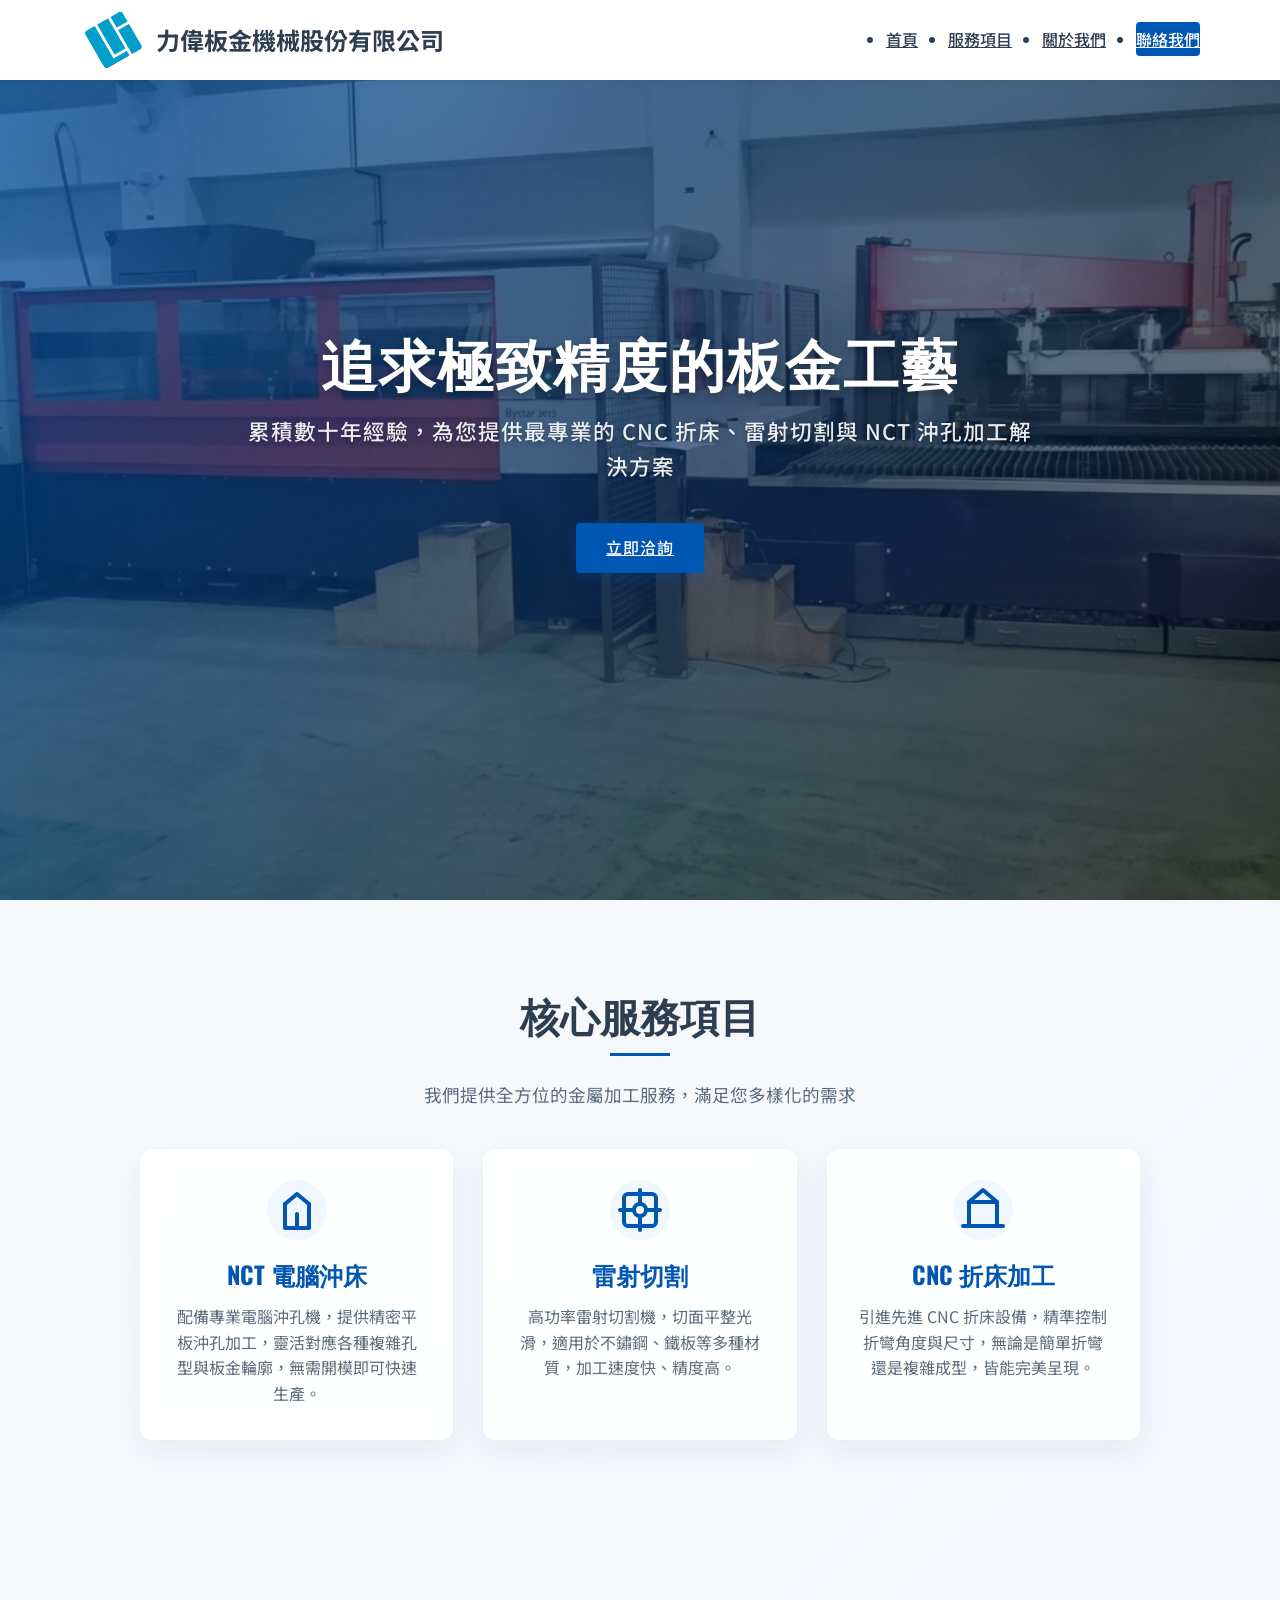
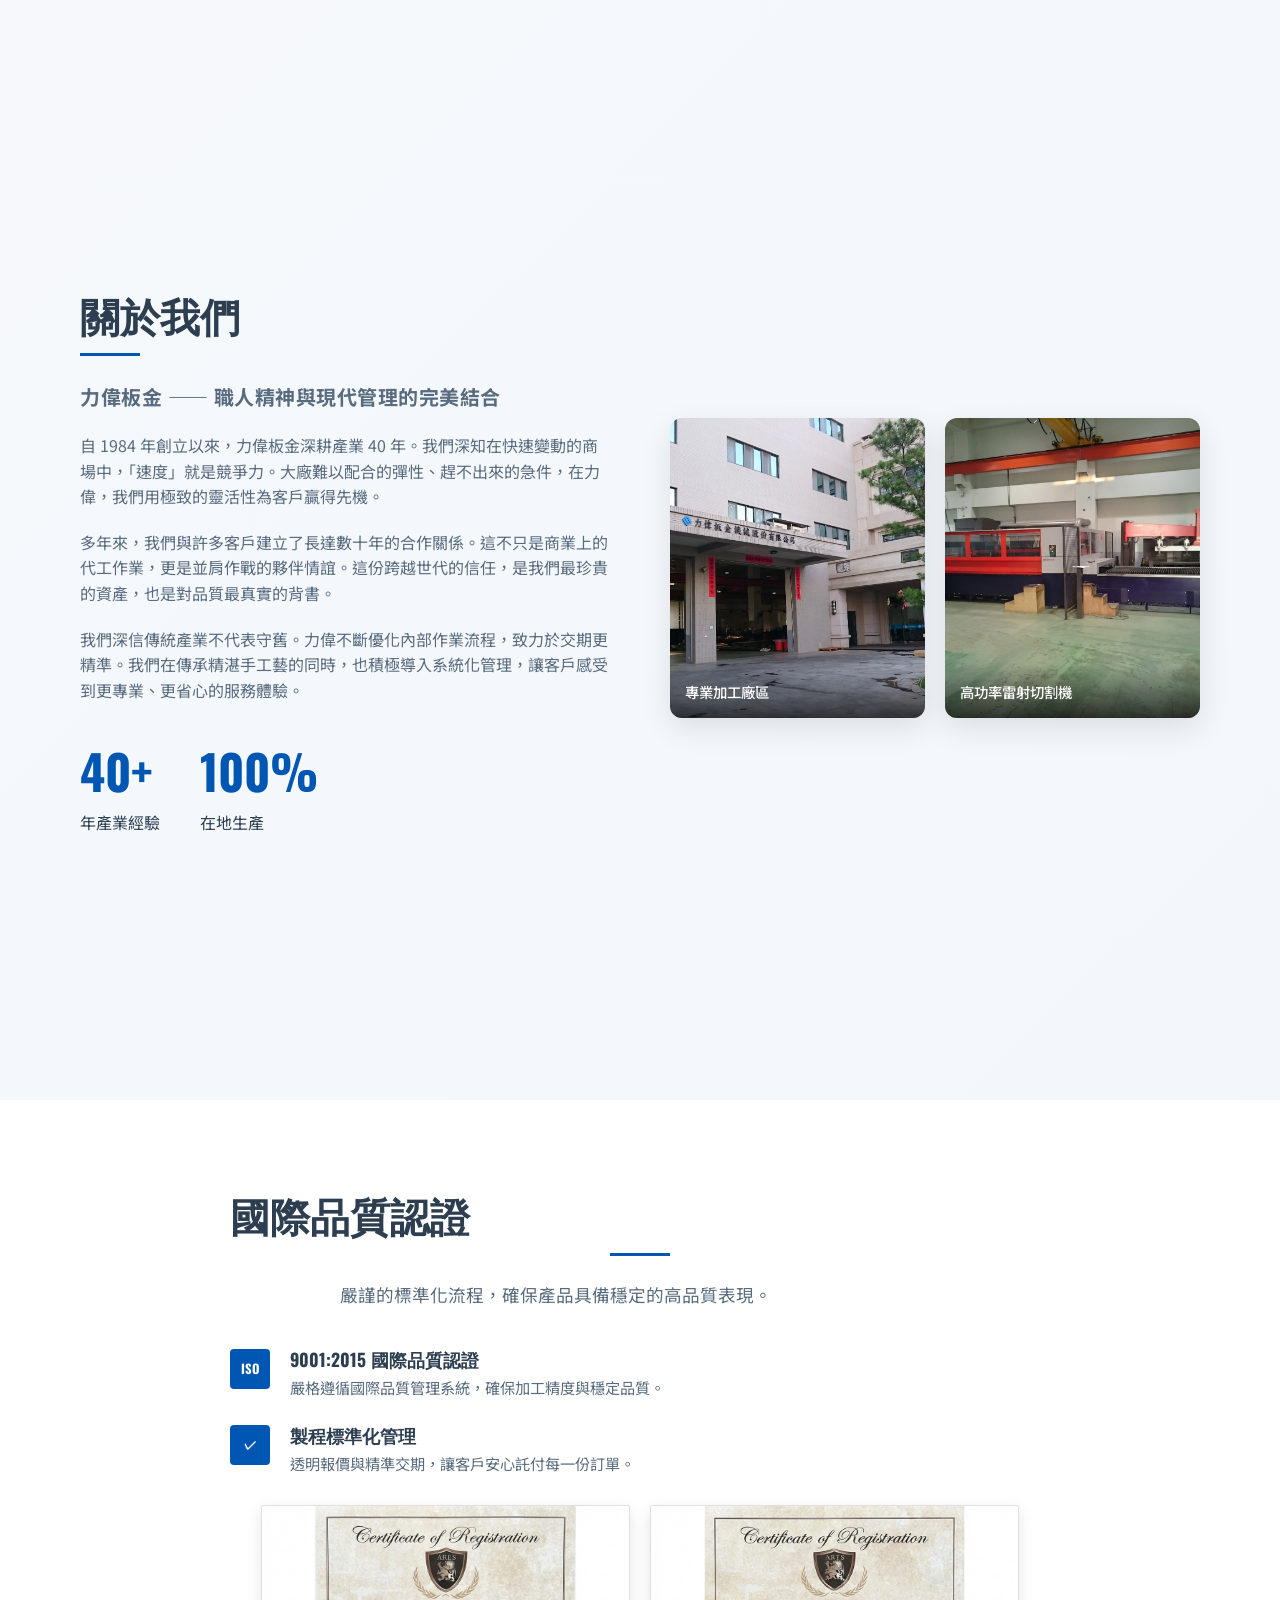
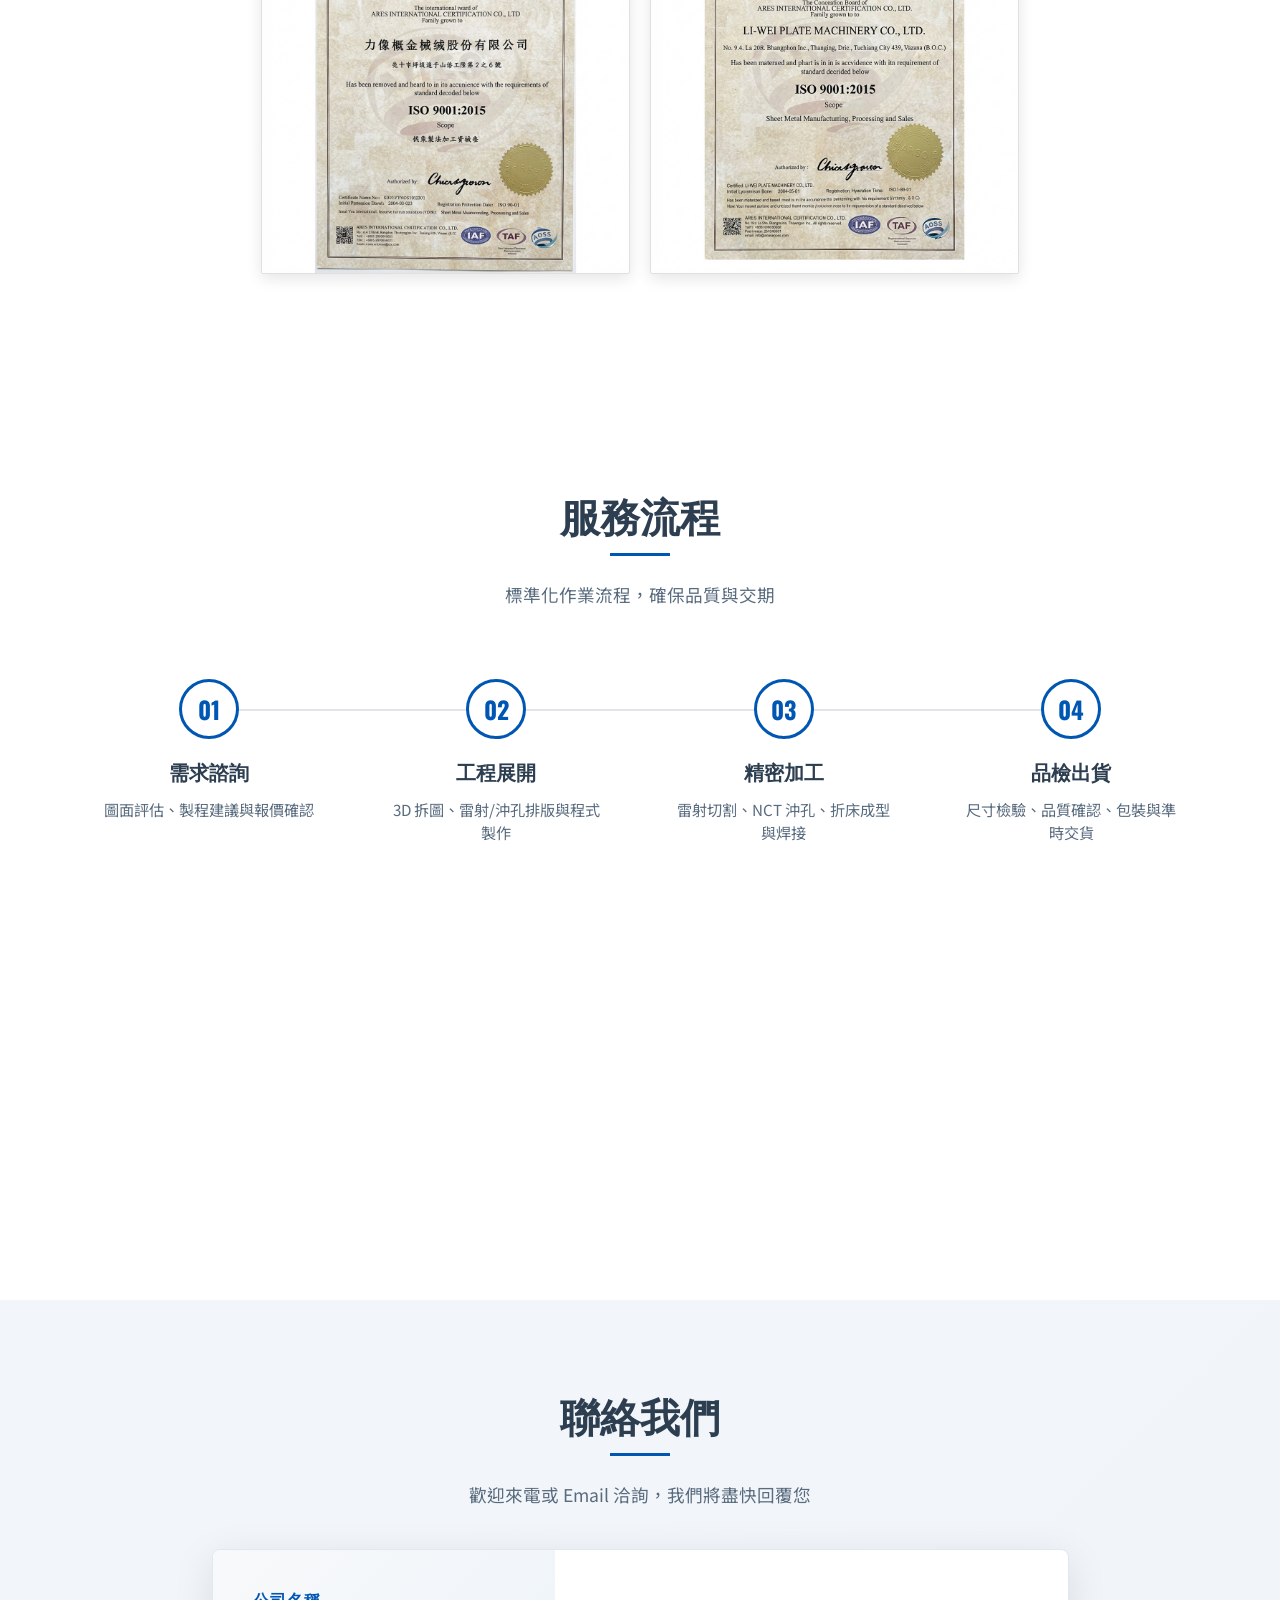
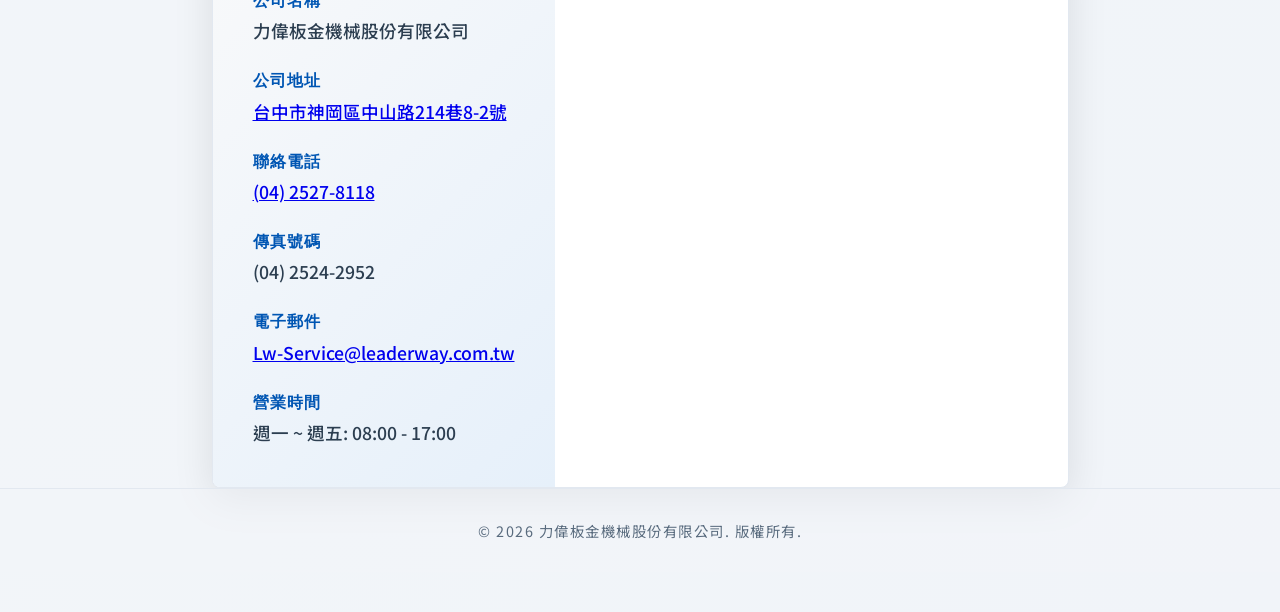
==== Liwei-release_package/index.html @ 57f8636f "Initial commit: Website source code v2.0" ====
<!DOCTYPE html>
<html lang="zh-TW">

<head>
    <meta charset="UTF-8">
    <meta name="viewport" content="width=device-width, initial-scale=1.0">
    <meta name="theme-color" content="#0056b3">
    <title>力偉板金機械股份有限公司 | 專業 CNC 折床、雷射切割、NCT 沖床加工</title>
    <meta name="description" content="力偉板金機械股份有限公司擁有數十年專業經驗，提供精密雷射切割、NCT 電腦沖床、CNC 折床加工與焊接組裝服務。位於台中神岡，是您最信賴的金屬加工合作夥伴。">
    <meta name="keywords" content="CNC折床,雷射切割,NCT沖床,板金加工,台中,神岡">
    <meta name="author" content="力偉板金機械股份有限公司">

    <!-- Open Graph for Social Sharing -->
    <meta property="og:title" content="力偉板金機械股份有限公司 | 專業 CNC 折床、雷射切割、NCT 沖床加工">
    <meta property="og:description" content="專業精密板金加工服務，提供 CNC 折床、雷射切割、NCT 沖孔加工與焊接組裝。">
    <meta property="og:type" content="business.business">
    <meta property="og:url" content="https://example.com">
    <meta property="og:image" content="https://example.com/assets/logo.jpg">

    <!-- Google Fonts with Preload -->
    <link rel="preconnect" href="https://fonts.googleapis.com">
    <link rel="preconnect" href="https://fonts.gstatic.com" crossorigin>
    <link rel="preload"
        href="https://fonts.googleapis.com/css2?family=Noto+Sans+TC:wght@400;500;700&family=Oswald:wght@500;700&display=swap"
        as="style">
    <link
        href="https://fonts.googleapis.com/css2?family=Noto+Sans+TC:wght@400;500;700&family=Oswald:wght@500;700&display=swap"
        rel="stylesheet" media="print" onload="this.media='all'">

    <link rel="stylesheet" href="style.css">

    <!-- Structured Data (Schema.org) -->
    <script type="application/ld+json">
    {
        "@context": "https://schema.org",
        "@type": "LocalBusiness",
        "name": "力偉板金機械股份有限公司",
        "image": "https://example.com/assets/logo.jpg",
        "description": "專業精密板金加工服務公司",
        "url": "https://example.com",
        "telephone": "+886425278118",
        "email": "Lw-Service@leaderway.com.tw",
        "address": {
            "@type": "PostalAddress",
            "streetAddress": "台中市神岡區中山路214巷8-2號",
            "addressLocality": "台中市",
            "addressCountry": "TW"
        },
        "openingHoursSpecification": {
            "@type": "OpeningHoursSpecification",
            "dayOfWeek": ["Monday", "Tuesday", "Wednesday", "Thursday", "Friday"],
            "opens": "08:00",
            "closes": "17:00"
        }
    }
    </script>
</head>

<body>
    <!-- Skip to Main Content Link (Accessibility) -->
    <a href="#main-content" class="skip-link">跳至主要內容</a>

    <!-- Navigation -->
    <header class="header" role="banner">
        <div class="container">
            <a href="#home" class="logo" style="display:flex; align-items:center; gap:10px; text-decoration:none;"
                aria-label="力偉板金機械 首頁">
                <img src="assets/logo.jpg" alt="力偉板金 Logo" loading="lazy">
                <span class="company-name">力偉板金機械股份有限公司</span>
            </a>
            <nav class="nav" aria-label="主導航">
                <ul class="nav-list">
                    <li><a href="#home">首頁</a></li>
                    <li><a href="#capabilities">服務項目</a></li>
                    <li><a href="#about">關於我們</a></li>
                    <li><a href="#contact" class="btn-contact">聯絡我們</a></li>
                </ul>
            </nav>
            <div class="mobile-menu-toggle" aria-label="打開導航菜單" aria-expanded="false" aria-controls="mobile-nav">
                <span></span>
                <span></span>
                <span></span>
            </div>
        </div>
    </header>

    <!-- Mobile Navigation Overlay -->
    <div class="mobile-nav-overlay" id="mobile-nav" role="navigation" aria-label="行動導航">
        <ul class="mobile-nav-list">
            <li><a href="#home">首頁</a></li>
            <li><a href="#capabilities">服務項目</a></li>
            <li><a href="#about">關於我們</a></li>
            <li><a href="#contact">聯絡我們</a></li>
        </ul>
    </div>

    <!-- Hero Section -->
    <section class="hero" id="home" id="main-content">
        <div class="hero-bg-image" style="background-image: url('assets/portfolio/機器照-1-cleaned.png');"></div>
        <div class="hero-overlay"></div>

        <div class="hero-content">
            <h1>追求極致精度的板金工藝</h1>
            <p>累積數十年經驗，為您提供最專業的 CNC 折床、雷射切割與 NCT 沖孔加工解決方案</p>
            <a href="#contact" class="btn btn-primary">立即洽詢</a>
        </div>
    </section>

    <!-- Capabilities Section -->
    <section id="capabilities" class="section">
        <div class="container">
            <h2 class="section-title">核心服務項目</h2>
            <p class="section-subtitle">我們提供全方位的金屬加工服務，滿足您多樣化的需求</p>

            <div class="capabilities-grid">
                <div class="capability-card">
                    <div class="icon">
                        <!-- SVG Icon for Stamping -->
                        <svg xmlns="http://www.w3.org/2000/svg" width="48" height="48" viewBox="0 0 24 24" fill="none"
                            stroke="currentColor" stroke-width="2" stroke-linecap="round" stroke-linejoin="round">
                            <path d="M6 9v12h12V9" />
                            <path d="M6 9l6-5 6 5" />
                            <line x1="12" y1="14" x2="12" y2="21" />
                        </svg>
                    </div>
                    <h3>NCT 電腦沖床</h3>
                    <p>配備專業電腦沖孔機，提供精密平板沖孔加工，靈活對應各種複雜孔型與板金輪廓，無需開模即可快速生產。</p>
                </div>

                <div class="capability-card">
                    <div class="icon">
                        <!-- SVG Icon for Laser Cutting -->
                        <svg xmlns="http://www.w3.org/2000/svg" width="48" height="48" viewBox="0 0 24 24" fill="none"
                            stroke="currentColor" stroke-width="2" stroke-linecap="round" stroke-linejoin="round">
                            <rect x="4" y="4" width="16" height="16" rx="2" ry="2" />
                            <line x1="12" y1="22" x2="12" y2="15.5" />
                            <line x1="12" y1="2" x2="12" y2="8.5" />
                            <line x1="2" y1="12" x2="8.5" y2="12" />
                            <line x1="22" y1="12" x2="15.5" y2="12" />
                            <circle cx="12" cy="12" r="3" />
                        </svg>
                    </div>
                    <h3>雷射切割</h3>
                    <p>高功率雷射切割機，切面平整光滑，適用於不鏽鋼、鐵板等多種材質，加工速度快、精度高。</p>
                </div>

                <div class="capability-card">
                    <div class="icon">
                        <!-- SVG Icon for CNC Bending -->
                        <svg xmlns="http://www.w3.org/2000/svg" width="48" height="48" viewBox="0 0 24 24" fill="none"
                            stroke="currentColor" stroke-width="2" stroke-linecap="round" stroke-linejoin="round">
                            <path d="M2 20h20" />
                            <path d="M5 20V8h14v12" />
                            <path d="M5 8l7-6 7 6" />
                        </svg>
                    </div>
                    <h3>CNC 折床加工</h3>
                    <p>引進先進 CNC 折床設備，精準控制折彎角度與尺寸，無論是簡單折彎還是複雜成型，皆能完美呈現。</p>
                </div>
            </div>
        </div>
    </section>

    <!-- Portfolio Section (Temporarily Hidden)
    <section id="portfolio" class="section bg-light">
        <div class="container">
            <h2 class="section-title">精選成品展示</h2>
            <p class="section-subtitle">展示我們在不同領域的高精度板金加工成果</p>

            <div class="portfolio-grid">
                <div class="portfolio-item">
                    <img src="assets/portfolio/complex_metal_chassis.png" alt="精密鈑金機箱" loading="lazy">
                    <div class="portfolio-info">
                        <h3>精密鈑金機箱</h3>
                        <p>多軸折彎與散熱孔加工</p>
                    </div>
                </div>
                <div class="portfolio-item">
                    <img src="assets/portfolio/portfolio_part_2_1768061010076.png" alt="藝術雷射切割" loading="lazy">
                    <div class="portfolio-info">
                        <h3>藝術雷射切割</h3>
                        <p>高難度花紋精準切割</p>
                    </div>
                </div>
                <div class="portfolio-item">
                    <img src="assets/portfolio/portfolio_part_3_1768061029682.png" alt="工業配電箱" loading="lazy">
                    <div class="portfolio-info">
                        <h3>工業配電箱</h3>
                        <p>結構堅固、防塵防水設計</p>
                    </div>
                </div>
                <div class="portfolio-item">
                    <img src="assets/portfolio/portfolio_part_4_1768061046572.png" alt="精密五金零件" loading="lazy">
                    <div class="portfolio-info">
                        <h3>精密五金零件</h3>
                        <p>多道折彎加工</p>
                    </div>
                </div>
            </div>
        </div>
    </section>
    -->

    <!-- About Us Section -->
    <section id="about" class="section">
        <div class="container">
            <div class="about-layout">
                <div class="about-text">
                    <h2 class="section-title text-left">關於我們</h2>
                    <p class="lead-text"><strong>力偉板金 —— 職人精神與現代管理的完美結合</strong></p>
                    <p>自 1984 年創立以來，力偉板金深耕產業 40 年。我們深知在快速變動的商場中，「速度」就是競爭力。大廠難以配合的彈性、趕不出來的急件，在力偉，我們用極致的靈活性為客戶贏得先機。</p>

                    <p>多年來，我們與許多客戶建立了長達數十年的合作關係。這不只是商業上的代工作業，更是並肩作戰的夥伴情誼。這份跨越世代的信任，是我們最珍貴的資產，也是對品質最真實的背書。</p>

                    <p>我們深信傳統產業不代表守舊。力偉不斷優化內部作業流程，致力於交期更精準。我們在傳承精湛手工藝的同時，也積極導入系統化管理，讓客戶感受到更專業、更省心的服務體驗。</p>

                    <div class="stats">
                        <div class="stat-item">
                            <span class="stat-number">40+</span>
                            <span class="stat-label">年產業經驗</span>
                        </div>
                        <div class="stat-item">
                            <span class="stat-number">100%</span>
                            <span class="stat-label">在地生產</span>
                        </div>
                    </div>
                </div>
                <div class="about-images">
                    <div class="about-img-wrapper main-img">
                        <img src="assets/portfolio/廠區照-1.jpg" alt="力偉板金廠區外觀" loading="lazy">
                        <span class="img-caption">專業加工廠區</span>
                    </div>
                    <div class="about-img-wrapper sub-img">
                        <img src="assets/portfolio/機器照-1-cleaned.png" alt="先進雷射設備" loading="lazy">
                        <span class="img-caption">高功率雷射切割機</span>
                    </div>
                </div>
            </div>
        </div>
    </section>

    <!-- Quality & Certification Section -->
    <section id="quality" class="section bg-light">
        <div class="container">
            <div class="quality-layout">
                <div class="quality-content">
                    <h2 class="section-title text-left">國際品質認證</h2>
                    <p class="section-subtitle text-left">嚴謹的標準化流程，確保產品具備穩定的高品質表現。</p>

                    <div class="certification-points">
                        <div class="cert-point">
                            <div class="cert-icon">ISO</div>
                            <div class="cert-text">
                                <h4>9001:2015 國際品質認證</h4>
                                <p>嚴格遵循國際品質管理系統，確保加工精度與穩定品質。</p>
                            </div>
                        </div>
                        <div class="cert-point">
                            <div class="cert-icon">✓</div>
                            <div class="cert-text">
                                <h4>製程標準化管理</h4>
                                <p>透明報價與精準交期，讓客戶安心託付每一份訂單。</p>
                            </div>
                        </div>
                    </div>

                    <div class="quality-image">
                        <div class="certificate-container">
                            <!-- Left Cert (Chinese) - Fixing order as requested -->
                            <img src="assets/certificates/iso_cert_tw.png" alt="ISO 9001:2015 證書 (中文版)"
                                class="clean-cert-img" loading="lazy">
                            <!-- Right Cert (English) -->
                            <img src="assets/certificates/iso_cert_en.png" alt="ISO 9001:2015 Certificate (English)"
                                class="clean-cert-img" loading="lazy">
                        </div>
                    </div>
    </section>

    <!-- Service Process Section -->
    <section class="section bg-light" id="process">
        <div class="container">
            <h2 class="section-title">服務流程</h2>
            <p class="section-subtitle">標準化作業流程，確保品質與交期</p>

            <div class="process-grid">
                <div class="process-step">
                    <div class="step-icon">01</div>
                    <h3>需求諮詢</h3>
                    <p>圖面評估、製程建議與報價確認</p>
                </div>
                <div class="process-step">
                    <div class="step-icon">02</div>
                    <h3>工程展開</h3>
                    <p>3D 拆圖、雷射/沖孔排版與程式製作</p>
                </div>
                <div class="process-step">
                    <div class="step-icon">03</div>
                    <h3>精密加工</h3>
                    <p>雷射切割、NCT 沖孔、折床成型與焊接</p>
                </div>
                <div class="process-step">
                    <div class="step-icon">04</div>
                    <h3>品檢出貨</h3>
                    <p>尺寸檢驗、品質確認、包裝與準時交貨</p>
                </div>
            </div>
        </div>
    </section>

    <!-- Contact Us Section -->
    <section id="contact" class="section bg-dark text-white">
        <div class="container">
            <h2 class="section-title text-white">聯絡我們</h2>
            <p class="section-subtitle text-white-50">歡迎來電或 Email 洽詢，我們將盡快回覆您</p>

            <div class="contact-wrapper">
                <div class="contact-details">
                    <div class="contact-item">
                        <h4>公司名稱</h4>
                        <p>力偉板金機械股份有限公司</p>
                    </div>
                    <div class="contact-item">
                        <h4>公司地址</h4>
                        <p><a href="https://www.google.com/maps/place/429%E8%87%BA%E4%B8%AD%E5%B8%82%E7%A5%9E%E5%B2%A1%E5%8D%80%E4%B8%AD%E5%B1%B1%E8%B7%AF214%E5%B7%B78-+2%E8%99%9F/@24.2495745,120.6929943,3a,75y,304.89h,96.08t/data=!3m7!1e1!3m5!1sh8Ki79_IXEAi8WJrmlxSbA!2e0!6shttps:%2F%2Fstreetviewpixels-pa.googleapis.com%2Fv1%2Fthumbnail%3Fcb_client%3Dmaps_sv.tactile%26w%3D900%26h%3D600%26pitch%3D-6.082719047187737%26panoid%3Dh8Ki79_IXEAi8WJrmlxSbA%26yaw%3D304.8897630572468!7i16384!8i8192!4m15!1m8!3m7!1s0x346910b44313005f:0x4455476e9c6a368c!2zNDI56Ie65Lit5biC56We5bKh5Y2A5Lit5bGx6LevMjE05be3OC0gMuiZnw!3b1!8m2!3d24.2494732!4d120.693059!16s%2Fg%2F11qbbm_mf4!3m5!1s0x346910b44313005f:0x4455476e9c6a368c!8m2!3d24.2494732!4d120.693059!16s%2Fg%2F11qbbm_mf4?entry=ttu&g_ep=EgoyMDI2MDEwNy4wIKXMDSoASAFQAw%3D%3D"
                                target="_blank" rel="noopener noreferrer"
                                style="text-decoration: underline;">台中市神岡區中山路214巷8-2號</a></p>
                    </div>
                    <div class="contact-item">
                        <h4>聯絡電話</h4>
                        <p><a href="tel:0425278118">(04) 2527-8118</a></p>
                    </div>
                    <div class="contact-item">
                        <h4>傳真號碼</h4>
                        <p>(04) 2524-2952</p>
                    </div>
                    <div class="contact-item">
                        <h4>電子郵件</h4>
                        <p><a href="mailto:Lw-Service@leaderway.com.tw">Lw-Service@leaderway.com.tw</a></p>
                    </div>
                    <div class="contact-item">
                        <h4>營業時間</h4>
                        <p>週一 ~ 週五: 08:00 - 17:00</p>
                    </div>
                </div>

                <!-- Map Column -->
                <div class="contact-map">
                    <iframe width="100%" height="100%" style="border:0; min-height: 400px;" loading="lazy"
                        allowfullscreen="allowfullscreen" aria-label="公司地址在 Google 地圖上的位置" title="力偉板金機械股份有限公司位置地圖"
                        referrerpolicy="no-referrer-when-downgrade"
                        src="https://maps.google.com/maps?q=24.2495745,120.6929943&t=&z=17&ie=UTF8&iwloc=&output=embed"></iframe>
                </div>
            </div>
        </div>
        </secReturn to Top Button -->
        <button id="back-to-top" class="back-to-top" aria-label="返回頂部" title="返回頂部">↑</button>

        <!-- Footer -->
        <footer class="footer" role="contentinfo
    <!-- Footer -->
    <footer class=" footer">
            <div class="container">
                <p>&copy; 2026 力偉板金機械股份有限公司. 版權所有.</p>
            </div>
        </footer>

        <script src="script.js"></script>
</body>

</html>
---- Liwei-release_package/style.css ----
/* 
   Modern Sheet Metal Factory Website Styles 
   Theme: Professional Blue
   
   CSS Variables organization:
   - Colors: Primary, accent, text, background
   - Layout: Spacing, sizing, container width
   - Effects: Transitions, shadows, animations
*/

:root {
    /* ===== COLOR PALETTE ===== */
    --primary-blue: #0056b3;
    --primary-dark: #004494;
    --accent-blue: #f0f7ff;
    --text-dark: #2c3e50;
    --text-light: #596b7e;
    --bg-light: transparent;
    --bg-dark: rgba(244, 246, 249, 0.5);
    --white: #ffffff;
    --border-color: #e2e8f0;
    --bg-gradient: linear-gradient(135deg, #f8fafd 0%, #eff4f9 100%);

    /* ===== LAYOUT & SPACING ===== */
    --container-width: 1200px;
    --header-height: 80px;
    --section-padding: 120px 0;

    /* ===== EFFECTS & TRANSITIONS ===== */
    --transition: all 0.3s ease;
    --grain-opacity: 0.15;
}

/* Reset & Base Styles */
* {
    margin: 0;
    padding: 0;
    box-sizing: border-box;
}

html {
    scroll-behavior: smooth;
    scroll-padding-top: 100px;
    /* Ensures Nav doesn't cover section tops */
}

body {
    font-family: 'Noto Sans TC', sans-serif;
    color: var(--text-dark);
    line-height: 1.6;
    overflow-x: hidden;
    background: var(--bg-gradient);
    min-height: 100vh;
}

h1,
h2,
h3,
h4,
h5,
h6 {
    font-family: 'Oswald', sans-serif;
    /* Industrial feel for headings */
    font-weight: 700;
    line-height: 1.2;
    margin-bottom: 1rem;
    color: var(--primary-blue);
    /* Headings in blue for light theme */
}

/* ... existing styles ... */

.section {
    padding: 90px 0 40px 0;
    /* Reduced top/bottom padding significantly */
    min-height: 100vh;
    display: flex;
    flex-direction: column;
    justify-content: flex-start;
}

.section-subtitle {
    text-align: center;
    color: var(--text-light);
    font-size: 1.1rem;
    margin-bottom: 25px;
    /* Reduced from 40px */
    max-width: 600px;
    margin-left: auto;
    margin-right: auto;
}

.contact-details {
    padding: 30px;
    /* Reduced from 40px */
    display: flex;
    flex-direction: column;
    justify-content: center;
    background: linear-gradient(135deg, #f8f9fa 0%, #e6f0fa 100%);
}

.contact-item {
    margin-bottom: 15px;
    /* Reduced from 25px */
}

.contact-item:last-child {
    margin-bottom: 0;
}

.contact-item h4 {
    font-size: 0.95rem;
    /* Slightly smaller title */
    margin-bottom: 5px;
    /* Reduced from 8px */
    color: var(--primary-blue);
    text-transform: uppercase;
    letter-spacing: 1px;
    font-weight: 700;
}

.contact-item p {
    color: var(--text-dark);
    font-size: 1rem;
    /* Reduced from 1.1rem */
    font-weight: 500;
}

.contact-map {
    height: 100%;
    min-height: 350px;
    /* Reduced from 400px */
    position: relative;
}

/* ... existing styles ... */

.bg-dark {
    background-color: var(--bg-dark);
    color: var(--text-dark);
    /* Dark text on light gray bg */
}

.text-white {
    color: var(--text-dark) !important;
    /* Override text-white classes for light theme */
}

.text-white-50 {
    color: var(--text-light) !important;
}

.text-left {
    text-align: left !important;
}

.bg-light {
    background-color: var(--white) !important;
}

.bg-white {
    background-color: var(--white) !important;
}

/* Buttons */
.btn {
    display: inline-block;
    padding: 12px 30px;
    border-radius: 4px;
    font-weight: 500;
    letter-spacing: 1px;
    text-transform: uppercase;
    cursor: pointer;
    transition: var(--transition);
    border: none;
}

.btn-primary {
    background-color: var(--primary-blue);
    color: var(--white);
    box-shadow: 0 4px 15px rgba(0, 74, 173, 0.3);
}

.btn-primary:hover {
    background-color: var(--primary-dark);
    transform: translateY(-2px);
    box-shadow: 0 6px 20px rgba(0, 74, 173, 0.4);
}

.btn-block {
    width: 100%;
    text-align: center;
}

/* Header & Navigation */
.header {
    height: var(--header-height);
    background: var(--white);
    box-shadow: 0 2px 10px rgba(0, 0, 0, 0.05);
    position: fixed;
    top: 0;
    left: 0;
    width: 100%;
    z-index: 1000;
    display: flex;
    align-items: center;
}

.header .container {
    display: flex;
    justify-content: space-between;
    align-items: center;
    width: 100%;
    /* Ensure content doesn't touch edges on large screens */
    max-width: var(--container-width);
    margin: 0 auto;
    padding: 0 40px;
    /* Increased side padding for header safety */
}

.container {
    max-width: var(--container-width);
    margin: 0 auto;
    padding: 0 40px;
    /* Increased from 20px to 40px for generous side margins */
}

.logo img {
    height: 60px;
    /* Adjust based on logo needs */
    width: auto;
}

.nav-list {
    display: flex;
    gap: 30px;
}

.nav-list li a {
    font-weight: 500;
    color: var(--text-dark);
    font-size: 1rem;
    position: relative;
    padding: 5px 0;
}

.company-name {
    font-size: 1.5rem;
    font-weight: bold;
    color: var(--text-dark);
    white-space: nowrap;
}

.nav-list li a:not(.btn-contact)::after {
    content: '';
    position: absolute;
    bottom: 0;
    left: 0;
    width: 0;
    height: 2px;
    background-color: var(--primary-blue);
    transition: var(--transition);
}

.nav-list li a:not(.btn-contact):hover::after {
    width: 100%;
}

.nav-list li a:not(.btn-contact):hover {
    color: var(--primary-blue);
}

.btn-contact {
    padding: 8px 20px;
    background-color: var(--primary-blue);
    color: var(--white) !important;
    border-radius: 4px;
}

.btn-contact:hover {
    background-color: var(--primary-dark);
}

.mobile-menu-toggle {
    display: none;
    flex-direction: column;
    justify-content: space-between;
    width: 30px;
    height: 21px;
    cursor: pointer;
    z-index: 1001;
}

.mobile-menu-toggle span {
    display: block;
    height: 3px;
    width: 100%;
    background-color: var(--text-dark);
    border-radius: 2px;
    transition: var(--transition);
}

/* Mobile Nav Overlay & Drawer */
.mobile-nav-overlay {
    position: fixed;
    top: 0;
    left: 0;
    width: 100%;
    height: 100vh;
    background-color: rgba(0, 0, 0, 0);
    z-index: 1000;
    visibility: hidden;
    pointer-events: none;
    transition: background-color 0.4s ease, visibility 0.4s;
    overflow: hidden;
}

.mobile-nav-overlay.active {
    background-color: rgba(0, 0, 0, 0.5);
    visibility: visible;
    pointer-events: auto;
}

.mobile-nav-list {
    position: absolute;
    top: 0;
    right: -100%;
    width: 75%;
    max-width: 300px;
    height: 100vh;
    background: rgba(255, 255, 255, 0.95);
    backdrop-filter: blur(15px);
    -webkit-backdrop-filter: blur(15px);
    display: flex;
    flex-direction: column;
    justify-content: center;
    padding: 40px;
    box-shadow: -10px 0 30px rgba(0, 0, 0, 0.1);
    transition: right 0.4s cubic-bezier(0.165, 0.84, 0.44, 1);
    list-style: none;
}

.mobile-nav-overlay.active .mobile-nav-list {
    right: 0;
}

.mobile-nav-list li {
    margin: 15px 0;
    opacity: 0;
    transform: translateX(20px);
    transition: all 0.4s ease;
}

.mobile-nav-overlay.active .mobile-nav-list li {
    opacity: 1;
    transform: translateX(0);
}

/* Staggered animation for list items */
.mobile-nav-overlay.active li:nth-child(1) {
    transition-delay: 0.1s;
}

.mobile-nav-overlay.active li:nth-child(2) {
    transition-delay: 0.2s;
}

.mobile-nav-overlay.active li:nth-child(3) {
    transition-delay: 0.3s;
}

.mobile-nav-overlay.active li:nth-child(4) {
    transition-delay: 0.4s;
}

.mobile-nav-list a {
    font-size: 1.25rem;
    font-weight: 700;
    color: var(--text-dark);
    text-decoration: none;
    display: block;
    padding: 10px 0;
    border-bottom: 1px solid rgba(0, 86, 179, 0.1);
}

.mobile-nav-list a:hover {
    color: var(--primary-blue);
}



/* Hero Section */
.hero {
    height: 100vh;
    min-height: 600px;
    position: relative;
    overflow: hidden;
    display: flex;
    align-items: center;
    justify-content: center;
    text-align: center;
    color: var(--white);
    padding: 0 20px;
    background-color: var(--text-dark);
}

.hero-bg-image {
    position: absolute;
    top: 0;
    left: 0;
    width: 100%;
    height: 100%;
    background-size: cover;
    background-position: center;
    background-repeat: no-repeat;
    z-index: 1;
    transform: scale(1.05);
    animation: slowZoom 20s infinite alternate linear;
}

.hero-bg-image::after {
    content: "";
    position: absolute;
    top: 0;
    left: 0;
    width: 100%;
    height: 100%;
    background-image: url("data:image/svg+xml,%3Csvg viewBox='0 0 200 200' xmlns='http://www.w3.org/2000/svg'%3E%3Cfilter id='noiseFilter'%3E%3CfeTurbulence type='fractalNoise' baseFrequency='0.65' numOctaves='3' stitchTiles='stitch'/%3E%3C/filter%3E%3Crect width='100%25' height='100%25' filter='url(%23noiseFilter)'/%3E%3C/svg%3E");
    opacity: 0.12;
    pointer-events: none;
    z-index: 2;
    mix-blend-mode: overlay;
}

@keyframes slowZoom {
    from {
        transform: scale(1);
    }

    to {
        transform: scale(1.1);
    }
}

.hero-overlay {
    position: absolute;
    top: 0;
    left: 0;
    width: 100%;
    height: 100%;
    background: linear-gradient(135deg, rgba(0, 86, 179, 0.7) 0%, rgba(0, 0, 0, 0.6) 100%);
    z-index: 2;
}

/* Logo Watermark Background (Keep as subtle overlay if needed, or remove) */
.hero::before {
    display: none;
    /* Hide the old watermark as we have a real background image now */
}

.hero-content {
    max-width: 800px;
    animation: fadeInUp 1s ease-out;
    position: relative;
    z-index: 2;
    /* Content on top */
}

.hero-content h1 {
    font-size: 3.5rem;
    margin-bottom: 20px;
    text-shadow: 0 4px 10px rgba(0, 0, 0, 0.3);
    color: var(--white);
    letter-spacing: 2px;
}

.hero-content p {
    font-size: 1.35rem;
    margin-bottom: 40px;
    color: var(--white);
    opacity: 0.9;
    font-weight: 500;
    text-shadow: 0 2px 5px rgba(0, 0, 0, 0.3);
    letter-spacing: 1px;
}

/* Section Common */
.section-title {
    text-align: center;
    font-size: 2.5rem;
    color: inherit;
    /* changed from var(--text-dark) to inherit to respect section color */
    margin-bottom: 10px;
    position: relative;
    display: inline-block;
    width: 100%;
}

.section-title::after {
    content: '';
    display: block;
    width: 60px;
    height: 3px;
    background-color: var(--primary-blue);
    margin: 15px auto;
}

.section-subtitle {
    text-align: center;
    color: var(--text-light);
    font-size: 1.1rem;
    margin-bottom: 40px;
    /* Reduced from 60px */
    max-width: 600px;
    margin-left: auto;
    margin-right: auto;
}

/* Footer */
footer {
    background-color: var(--bg-dark);
    padding: 30px 0;
    margin-top: auto;
    border-top: 1px solid var(--border-color);
    text-align: center;
    /* Center align */
}

footer p {
    color: var(--text-light);
    font-size: 0.9rem;
    letter-spacing: 1.5px;
    /* Slight spacing spread */
}

/* Capabilities Grid */
.capabilities-grid {
    display: grid;
    grid-template-columns: repeat(auto-fit, minmax(300px, 1fr));
    gap: 30px;
    max-width: 1000px;
    /* Constrain width to prevent overly wide spaced cards on huge screens */
    margin: 0 auto;
}

.capability-card {
    background: rgba(255, 255, 255, 0.9);
    backdrop-filter: blur(10px);
    padding: 30px;
    border-radius: 12px;
    box-shadow: 0 10px 30px rgba(0, 74, 173, 0.08);
    text-align: center;
    transition: var(--transition);
    border: 1px solid rgba(255, 255, 255, 0.8);
    border-bottom: 4px solid transparent;
}

.capability-card:hover {
    transform: translateY(-10px);
    box-shadow: 0 10px 30px rgba(0, 0, 0, 0.1);
    border-bottom-color: var(--primary-blue);
}

.capability-card .icon {
    width: 60px;
    /* Reduced from 80px */
    height: 60px;
    /* Reduced from 80px */
    background-color: var(--accent-blue);
    color: var(--primary-blue);
    display: flex;
    align-items: center;
    justify-content: center;
    border-radius: 50%;
    margin: 0 auto 20px;
    /* Reduced margin */
    transition: var(--transition);
    font-size: 1.5rem;
    /* Explicit icon size control */
}

.capability-card:hover .icon {
    background-color: var(--primary-blue);
    color: var(--white);
}

.capability-card h3 {
    font-size: 1.5rem;
    margin-bottom: 15px;
}

.capability-card p {
    color: var(--text-light);
}

/* Portfolio Grid */
.portfolio-grid {
    display: grid;
    grid-template-columns: repeat(auto-fill, minmax(350px, 1fr));
    gap: 20px;
}

.portfolio-item {
    position: relative;
    overflow: hidden;
    border-radius: 8px;
    box-shadow: 0 4px 10px rgba(0, 0, 0, 0.1);
    cursor: pointer;
    background: #000;
}

.portfolio-item img {
    width: 100%;
    height: 350px;
    /* Consistent height */
    object-fit: cover;
    transition: transform 0.5s ease;
    display: block;
    filter: saturate(0.9) contrast(1.05) brightness(0.95);
    /* Slight desaturation for realism */
}

/* Authentic Image Overlay */
.portfolio-item::after {
    content: "";
    position: absolute;
    top: 0;
    left: 0;
    width: 100%;
    height: 100%;
    background-image: url("data:image/svg+xml,%3Csvg viewBox='0 0 200 200' xmlns='http://www.w3.org/2000/svg'%3E%3Cfilter id='noiseFilter'%3E%3CfeTurbulence type='fractalNoise' baseFrequency='0.65' numOctaves='3' stitchTiles='stitch'/%3E%3C/filter%3E%3Crect width='100%25' height='100%25' filter='url(%23noiseFilter)'/%3E%3C/svg%3E");
    opacity: var(--grain-opacity);
    pointer-events: none;
    z-index: 1;
    mix-blend-mode: overlay;
}

.portfolio-item:hover img {
    transform: scale(1.1);
    opacity: 0.7;
}

.portfolio-info {
    position: absolute;
    bottom: 0;
    left: 0;
    width: 100%;
    padding: 20px;
    background: linear-gradient(to top, rgba(0, 0, 0, 0.8), transparent);
    color: var(--white);
    transform: translateY(100%);
    transition: var(--transition);
    z-index: 2;
}

.portfolio-item:hover .portfolio-info {
    transform: translateY(0);
}

.portfolio-info h3 {
    font-size: 1.25rem;
    margin-bottom: 5px;
    color: var(--white);
}

.portfolio-info p {
    font-size: 0.9rem;
    opacity: 0.9;
}

/* About Section */
.about-layout {
    display: grid;
    grid-template-columns: 1fr 1fr;
    gap: 60px;
    align-items: center;
}

.about-text p {
    margin-bottom: 20px;
    color: var(--text-light);
}

.about-text .section-title::after {
    margin: 15px 0;
    /* Left align underline */
}

.stats {
    display: flex;
    gap: 40px;
    margin-top: 30px;
}

.stat-item {
    display: flex;
    flex-direction: column;
}

.stat-number {
    font-size: 3rem;
    font-weight: 700;
    color: var(--primary-blue);
    font-family: 'Oswald', sans-serif;
}

.stat-label {
    color: var(--text-dark);
}

.about-images {
    display: grid;
    grid-template-columns: 1fr 1fr;
    gap: 20px;
    margin-top: 30px;
}

.about-images img {
    border-radius: 8px;
    box-shadow: 0 5px 15px rgba(0, 0, 0, 0.1);
    width: 100%;
    height: 300px;
    object-fit: cover;
    opacity: 1;
    /* Increased from 0.4 for better visibility */
    transition: var(--transition);
}

.about-images img:hover {
    transform: scale(1.02);
}

.about-img-2 {
    border: none;
}

/* Contact Section */
#contact {
    /* padding-top removed, relying on global scroll-padding-top and min-height centering */
    margin-top: 0;
}

.contact-wrapper {
    display: grid;
    grid-template-columns: 1fr 1.5fr;
    /* Info takes less space, Map takes more */
    gap: 0;
    /* Remove gap as map fills the right side */
    background: var(--white);
    /* White background for the specific contact box to pop */
    border-radius: 8px;
    overflow: hidden;
    box-shadow: 0 10px 40px rgba(0, 0, 0, 0.1);
    /* Softer shadow */
    color: var(--text-dark);
    max-width: 1000px;
    /* Constrain width to act more "compact" like services */
    /* Use full width again */
    margin: 0 auto;
    border: 1px solid var(--border-color);
    /* Light border */
}

.contact-details {
    padding: 40px;
    /* Reduced from 50px */
    display: flex;
    flex-direction: column;
    justify-content: center;
    background: linear-gradient(135deg, #f8f9fa 0%, #e6f0fa 100%);
    /* Subtle gradient instead of solid blue */
}

.contact-item {
    margin-bottom: 25px;
    /* Reduced from 35px */
    /* Increased spacing */
}

.contact-item:last-child {
    margin-bottom: 0;
}

.contact-item h4 {
    font-size: 1rem;
    /* Reduced from 1.1rem */
    margin-bottom: 8px;
    /* Reduced from 12px */
    /* Increased spacing between title and content */
    color: var(--primary-blue);
    /* Blue title */
    text-transform: uppercase;
    letter-spacing: 1px;
    font-weight: 700;
}

.contact-item p {
    color: var(--text-dark);
    font-size: 1.1rem;
    /* Reduced from 1.2rem */
    /* Larger font for better readability */
    font-weight: 500;
}

.contact-map {
    height: 100%;
    min-height: 400px;
    /* Reduced from 500px */
    /* Ensure map has height */
    position: relative;
}

/* Service Process Section */
.process-grid {
    display: grid;
    grid-template-columns: repeat(4, 1fr);
    gap: 30px;
    margin-top: 50px;
    position: relative;
}

.process-step {
    text-align: center;
    position: relative;
    padding: 20px;
}

/* Connecting Line */
.process-grid::before {
    content: '';
    position: absolute;
    top: 50px;
    left: 10%;
    right: 10%;
    height: 2px;
    background: #e1e4e8;
    z-index: 0;
}

.step-icon {
    width: 60px;
    height: 60px;
    background: var(--white);
    color: var(--primary-blue);
    border: 3px solid var(--primary-blue);
    border-radius: 50%;
    font-size: 1.5rem;
    font-weight: 700;
    display: flex;
    align-items: center;
    justify-content: center;
    margin: 0 auto 20px;
    position: relative;
    z-index: 1;
    /* Above the line */
    font-family: 'Oswald', sans-serif;
    box-shadow: 0 0 0 5px var(--bg-light);
    /* Spacing around circle masking line */
}

.process-step h3 {
    font-size: 1.25rem;
    color: var(--text-dark);
    margin-bottom: 15px;
}

.process-step p {
    color: var(--text-light);
    font-size: 0.95rem;
    line-height: 1.5;
}

/* Contact Section Responsive */
@media (max-width: 992px) {
    .hero-content h1 {
        font-size: 2.8rem;
    }

    .about-layout {
        grid-template-columns: 1fr;
    }

    .about-images {
        height: 400px;
        margin-top: 30px;
    }

    /* Process responsive */
    .process-grid {
        grid-template-columns: repeat(2, 1fr);
    }

    .process-grid::before {
        display: none;
        /* Hide line on tablet/mobile */
    }
}

@media (max-width: 768px) {
    :root {
        --header-height: 60px;
    }

    /* Fix Mobile Spacing (Prevent Squeezed Text) */
    .container {
        padding: 0 20px;
    }

    .section {
        padding: 50px 0;
        /* Standard mobile vertical spacing */
        min-height: auto;
    }

    .nav {
        display: none;
    }

    .mobile-menu-toggle {
        display: flex;
    }

    .company-name {
        font-size: 1rem;
        white-space: nowrap;
        font-weight: bold;
        color: var(--primary-blue);
    }

    .logo img {
        height: 45px;
    }

    /* Mobile Carousel with Snap */
    .capabilities-grid {
        display: flex;
        overflow-x: auto;
        scroll-snap-type: x mandatory;
        padding: 20px 0;
        gap: 20px;
        -webkit-overflow-scrolling: touch;
        scrollbar-width: none;
        /* Hide scrollbar Firefox */
    }

    .capabilities-grid::-webkit-scrollbar {
        display: none;
        /* Hide scrollbar Chrome/Safari */
    }

    .capability-card {
        flex: 0 0 85%;
        scroll-snap-align: center;
        margin-bottom: 10px;
    }

    /* Mobile Hero Adjustments */
    .hero {
        margin-top: 60px;
        min-height: auto;
        padding: 80px 20px;
        /* More breathing room */
    }

    .hero::before {
        opacity: 0.15;
        /* Reduce watermark intensity on mobile to reduce visual noise */
        width: 100%;
    }

    .hero-content h1 {
        font-size: 2rem;
        /* Slightly smaller to prevent awkward wrapping */
        word-break: keep-all;
        /* Try to keep words together (for CJK) */
    }

    .section-title {
        font-size: 1.5rem;
    }

    .section-subtitle {
        margin-bottom: 20px;
        text-align: center;
        font-size: 0.9rem;
        opacity: 0.9;
    }

    .stats {
        justify-content: center;
    }

    /* Mobile Text Readability Fix */
    .about-layout {
        grid-template-columns: 1fr;
        /* Force single column to fix "Half Page" bug */
        gap: 30px;
    }

    .about-text {
        text-align: left;
        /* Changed from center to left for readability */
        width: 100%;
        /* Ensure full width */
    }

    .about-text p {
        text-align: justify;
        /* Clean edges */
    }

    .about-text .section-title::after {
        margin: 15px 0;
        /* Left align underline to match text */
    }

    .about-images {
        width: 100%;
        height: auto;
        /* Allow height to adjust */
        min-height: 250px;
    }

    .contact-wrapper {
        grid-template-columns: 1fr;
        /* Force single column */
        width: 100%;
    }

    .contact-details {
        padding: 25px;
    }

    .contact-map {
        height: 300px;
        min-height: 300px;
        width: 100%;
    }

    /* Mobile Card Optimization */
    .capability-card {
        padding: 25px 20px;
    }

    .capability-card h3 {
        font-size: 1.25rem;
        margin-bottom: 10px;
    }

    .capability-card p {
        font-size: 0.9rem;
    }

    .process-step {
        padding: 10px;
        /* Compact process steps */
    }

    .process-grid {
        grid-template-columns: 1fr;
        gap: 20px;
        /* Closer gaps */
    }
}

/* ===== ACCESSIBILITY STYLES ===== */

/* Skip Link: Hidden by default, visible on focus for keyboard navigation */
.skip-link {
    position: absolute;
    top: -40px;
    left: 0;
    background: var(--primary-blue);
    color: var(--white);
    padding: 8px 16px;
    text-decoration: none;
    border-radius: 0 0 4px 0;
    font-weight: 500;
}

.skip-link:focus {
    top: 0;
    z-index: 1000;
}

/* ===== BACK TO TOP BUTTON ===== */

.back-to-top {
    position: fixed;
    bottom: 30px;
    right: 30px;
    width: 50px;
    height: 50px;
    background-color: var(--primary-blue);
    color: var(--white);
    border: none;
    border-radius: 50%;
    font-size: 24px;
    font-weight: bold;
    cursor: pointer;
    opacity: 0;
    visibility: hidden;
    transition: var(--transition);
    box-shadow: 0 4px 12px rgba(0, 86, 179, 0.3);
    display: flex;
    align-items: center;
    justify-content: center;
    z-index: 99;
}

.back-to-top:hover {
    background-color: var(--primary-dark);
    box-shadow: 0 6px 20px rgba(0, 86, 179, 0.4);
    transform: translateY(-3px);
}

.back-to-top:focus {
    outline: 3px solid var(--accent-blue);
    outline-offset: 2px;
}

.back-to-top.show {
    opacity: 1;
    visibility: visible;
}

/* Mobile responsive */
@media (max-width: 768px) {
    .back-to-top {
        bottom: 20px;
        right: 20px;
        width: 45px;
        height: 45px;
        font-size: 20px;
    }
}

/* ===== BRAND STORY & QUALITY SECTION ENHANCEMENTS ===== */

.lead-text {
    font-size: 1.25rem;
    font-weight: 700;
    color: var(--primary-blue);
    margin-bottom: 25px;
    letter-spacing: 0.5px;
    display: block;
}

.about-img-wrapper {
    position: relative;
    overflow: hidden;
    border-radius: 12px;
    box-shadow: 0 10px 30px rgba(0, 0, 0, 0.1);
    margin-bottom: 20px;
}

.about-img-wrapper img {
    display: block;
    width: 100%;
    height: 300px;
    object-fit: cover;
    transition: var(--transition);
}

.about-img-wrapper:hover img {
    transform: scale(1.05);
}

.img-caption {
    position: absolute;
    bottom: 0;
    left: 0;
    width: 100%;
    padding: 15px;
    background: linear-gradient(transparent, rgba(0, 0, 0, 0.7));
    color: var(--white);
    font-size: 0.9rem;
    font-weight: 500;
}

/* Quality Section Layout */
.quality-layout {
    /* Changed to block/single column to allow full width images */
    display: flex;
    flex-direction: column;
    gap: 40px;
}

.certification-points {
    margin-top: 30px;
}

.cert-point {
    display: flex;
    gap: 20px;
    margin-bottom: 25px;
    align-items: flex-start;
}

.cert-icon {
    width: 40px;
    height: 40px;
    background: var(--primary-blue);
    color: var(--white);
    border-radius: 4px;
    display: flex;
    align-items: center;
    justify-content: center;
    flex-shrink: 0;
    font-weight: 700;
    font-size: 0.8rem;
    font-family: 'Oswald', sans-serif;
}

.cert-text h4 {
    margin-bottom: 5px;
    font-size: 1.1rem;
    color: var(--text-dark);
}

.cert-text p {
    font-size: 0.95rem;
    color: var(--text-light);
}

/* Certificate Container (New Dual Layout) */
.quality-image {
    width: 100%;
}

.certificate-container {
    display: flex;
    gap: 20px;
    justify-content: center;
    flex-wrap: wrap;
    margin-top: 30px;
}


/* Clean Certificate Images (Split) */
.clean-cert-img {
    width: 45%;
    /* Slightly reduced to ensure gap fits comfortably */
    max-width: 400px;
    height: auto;
    /* Maintain aspect ratio exactly */
    object-fit: contain;
    /* Ensure no cropping occurs */
    border-radius: 2px;
    box-shadow: 0 5px 15px rgba(0, 0, 0, 0.1);
    transition: transform 0.3s ease;
    border: 1px solid #e0e0e0;
    background-color: #fff;
    /* Ensure white background if transparent parts exist */
}

.clean-cert-img:hover {
    transform: scale(1.02);
    /* Subtle zoom */
    box-shadow: 0 10px 25px rgba(0, 0, 0, 0.15);
    z-index: 2;
}

@media (max-width: 768px) {
    .clean-cert-img {
        width: 100%;
        /* Stack on mobile */
        max-width: 400px;
        margin-bottom: 20px;
    }
}

/* Mobile Adjustments for new sections */
@media (max-width: 992px) {
    .quality-layout {
        grid-template-columns: 1fr;
        text-align: center;
    }

    .quality-layout .section-title::after {
        margin: 15px auto;
    }

    .cert-point {
        text-align: left;
    }

    .certificate-container {
        justify-content: center;
        gap: 30px;
        margin-top: 40px;
    }

    .certificate-frame {
        max-width: 400px;
        margin: 0 auto;
    }
}
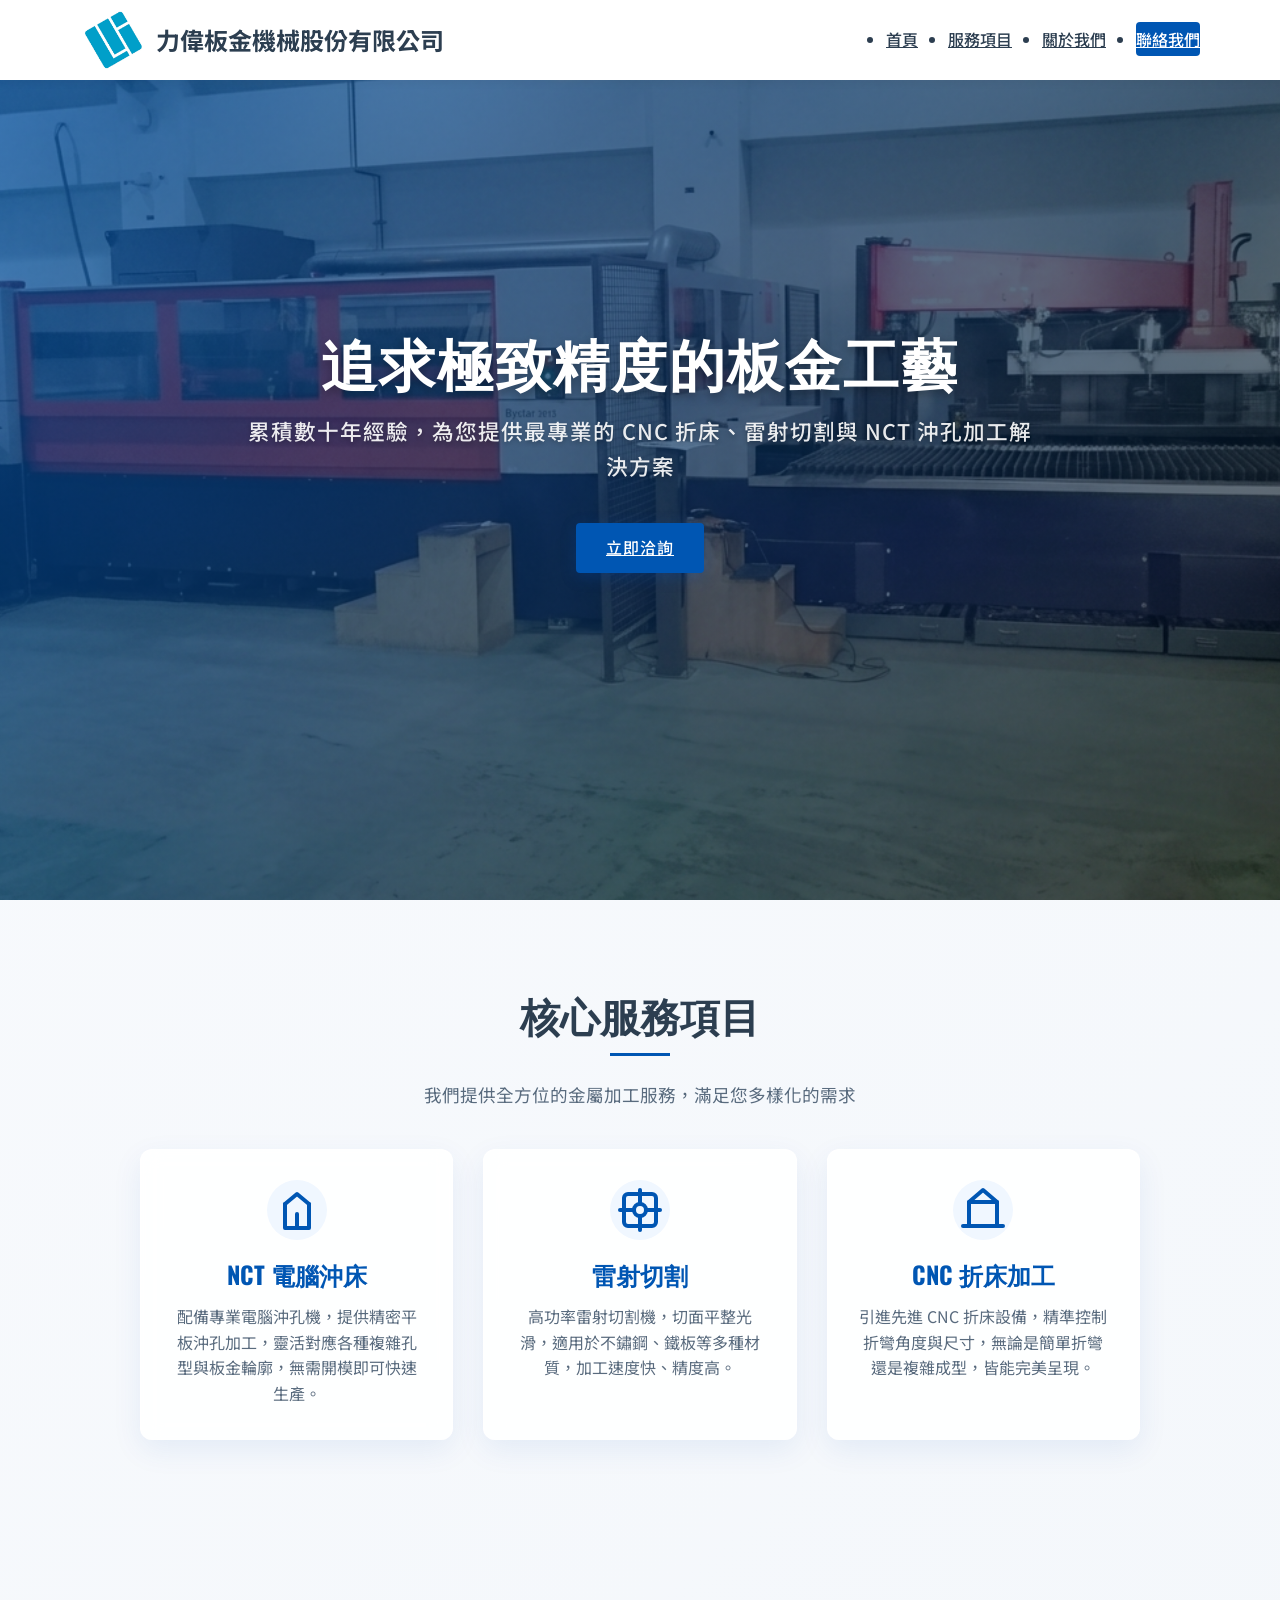
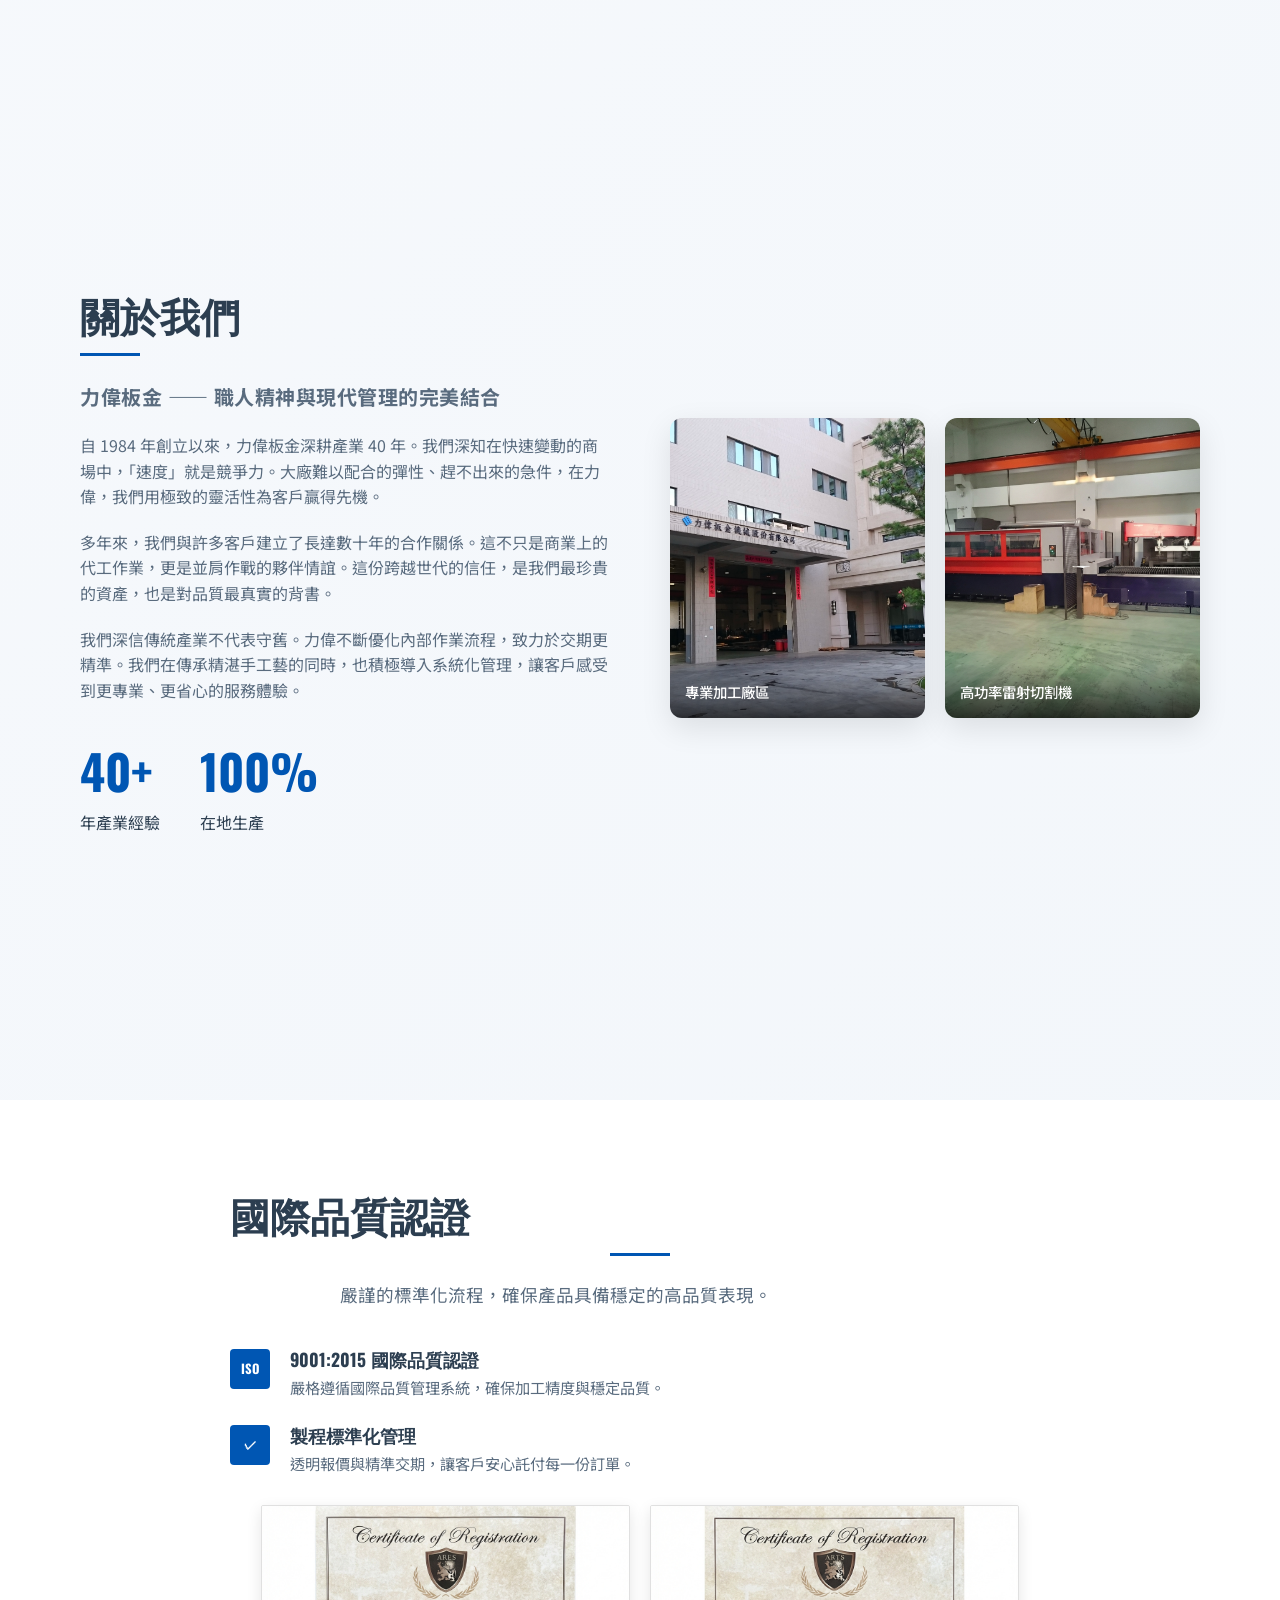
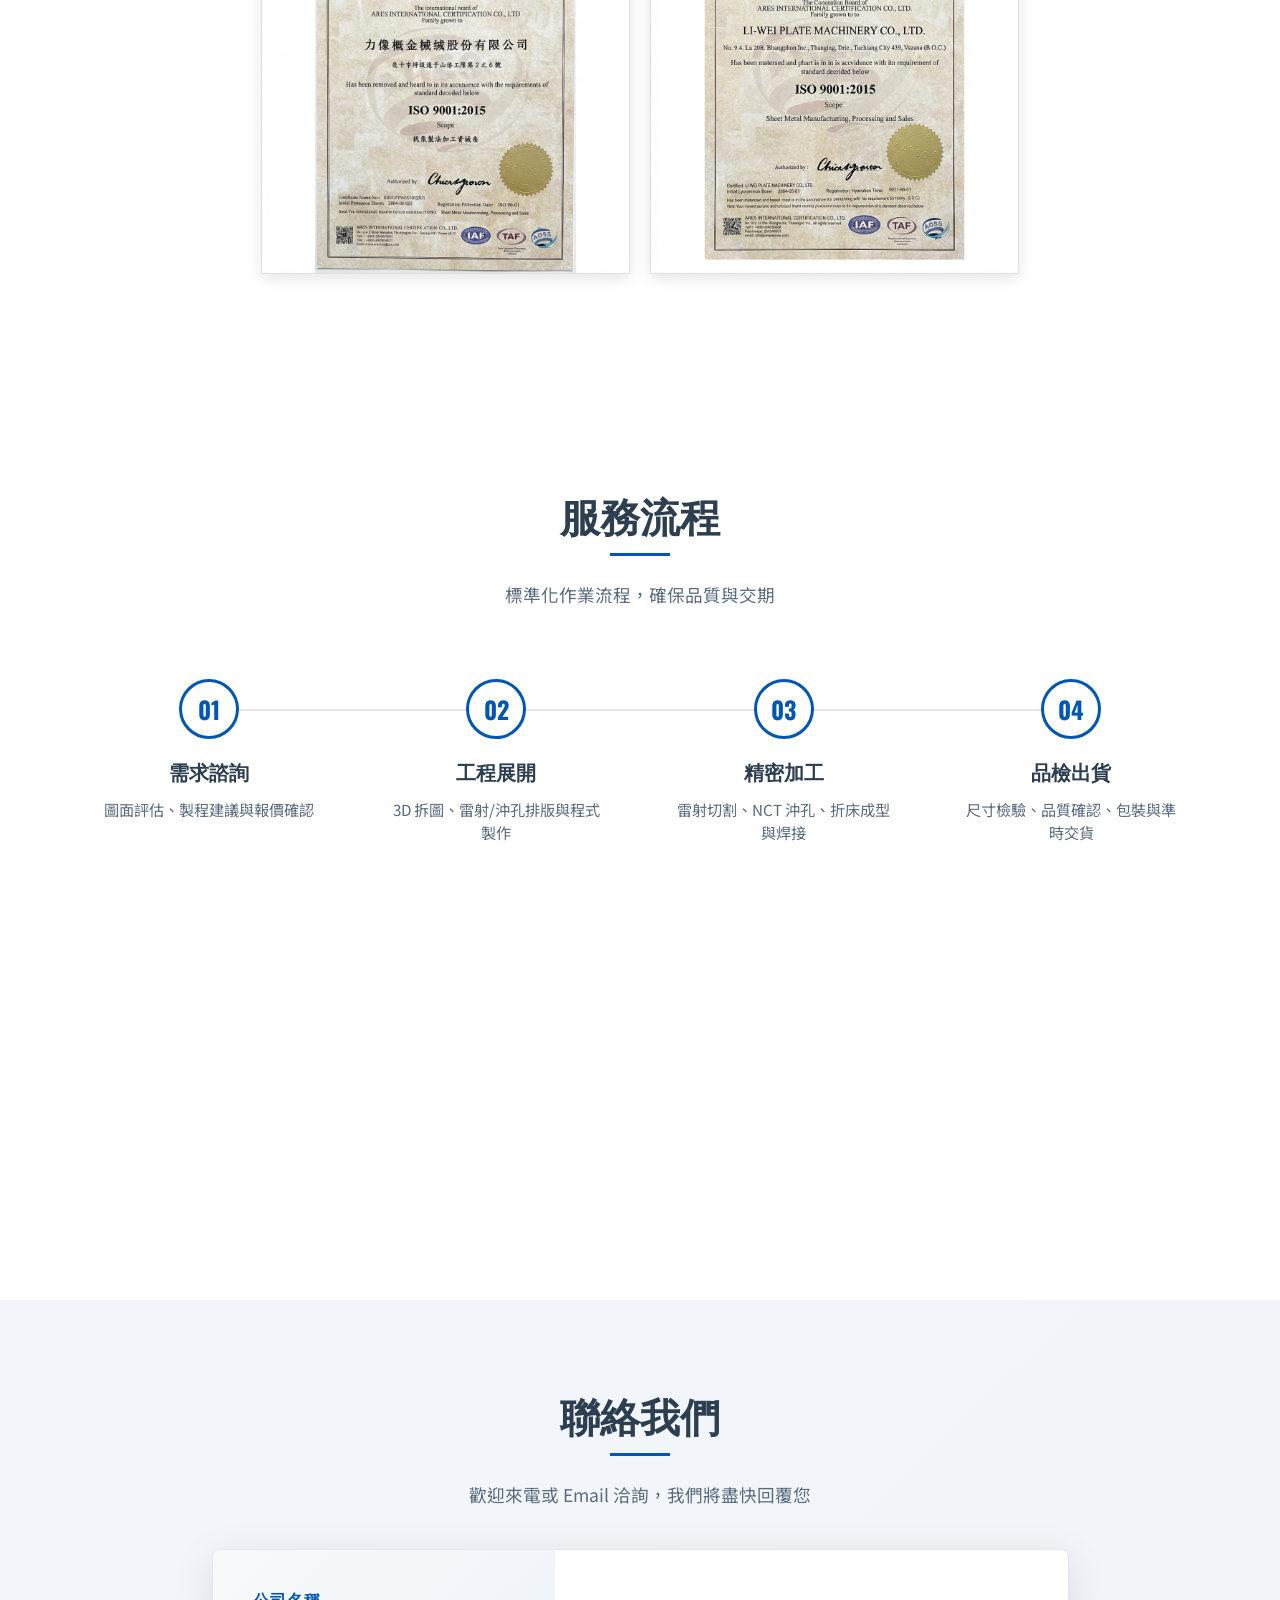
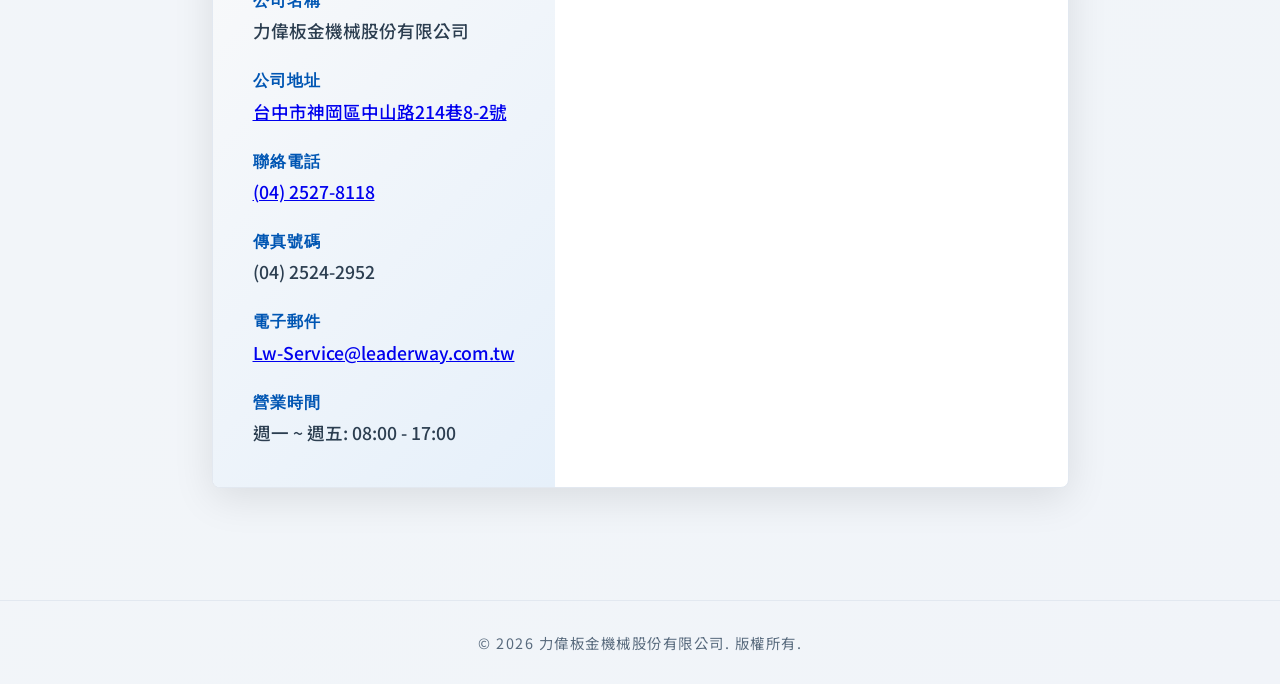
==== commit 68b9c15b: "Security: Remove sensitive data, add template files, fix HTML errors Co-authored-by: Cursor <cursora" ====
--- a/Liwei-release_package/index.html
+++ b/Liwei-release_package/index.html
@@ -14,8 +14,8 @@
     <meta property="og:title" content="力偉板金機械股份有限公司 | 專業 CNC 折床、雷射切割、NCT 沖床加工">
     <meta property="og:description" content="專業精密板金加工服務，提供 CNC 折床、雷射切割、NCT 沖孔加工與焊接組裝。">
     <meta property="og:type" content="business.business">
-    <meta property="og:url" content="https://example.com">
-    <meta property="og:image" content="https://example.com/assets/logo.jpg">
+    <meta property="og:url" content="https://www.leaderway.com.tw">
+    <meta property="og:image" content="https://www.leaderway.com.tw/assets/logo.jpg">
 
     <!-- Google Fonts with Preload -->
     <link rel="preconnect" href="https://fonts.googleapis.com">
@@ -35,9 +35,9 @@
         "@context": "https://schema.org",
         "@type": "LocalBusiness",
         "name": "力偉板金機械股份有限公司",
-        "image": "https://example.com/assets/logo.jpg",
+        "image": "https://www.leaderway.com.tw/assets/logo.jpg",
         "description": "專業精密板金加工服務公司",
-        "url": "https://example.com",
+        "url": "https://www.leaderway.com.tw",
         "telephone": "+886425278118",
         "email": "Lw-Service@leaderway.com.tw",
         "address": {
@@ -95,8 +95,8 @@
     </div>
 
     <!-- Hero Section -->
-    <section class="hero" id="home" id="main-content">
-        <div class="hero-bg-image" style="background-image: url('assets/portfolio/機器照-1-cleaned.png');"></div>
+    <section class="hero" id="home">
+        <div class="hero-bg-image" style="background-image: url('assets/portfolio/machine_hero_cleaned.png');"></div>
         <div class="hero-overlay"></div>
 
         <div class="hero-content">
@@ -227,11 +227,11 @@
                 </div>
                 <div class="about-images">
                     <div class="about-img-wrapper main-img">
-                        <img src="assets/portfolio/廠區照-1.jpg" alt="力偉板金廠區外觀" loading="lazy">
+                        <img src="assets/portfolio/factory_main.jpg" alt="力偉板金廠區外觀" loading="lazy">
                         <span class="img-caption">專業加工廠區</span>
                     </div>
                     <div class="about-img-wrapper sub-img">
-                        <img src="assets/portfolio/機器照-1-cleaned.png" alt="先進雷射設備" loading="lazy">
+                        <img src="assets/portfolio/machine_hero_cleaned.png" alt="先進雷射設備" loading="lazy">
                         <span class="img-caption">高功率雷射切割機</span>
                     </div>
                 </div>
@@ -352,19 +352,19 @@
                 </div>
             </div>
         </div>
-        </secReturn to Top Button -->
-        <button id="back-to-top" class="back-to-top" aria-label="返回頂部" title="返回頂部">↑</button>
-
-        <!-- Footer -->
-        <footer class="footer" role="contentinfo
+    </section>
+
+    <!-- Back to Top Button -->
+    <button id="back-to-top" class="back-to-top" aria-label="返回頂部" title="返回頂部">↑</button>
+
     <!-- Footer -->
-    <footer class=" footer">
-            <div class="container">
-                <p>&copy; 2026 力偉板金機械股份有限公司. 版權所有.</p>
-            </div>
-        </footer>
-
-        <script src="script.js"></script>
+    <footer class="footer" role="contentinfo">
+        <div class="container">
+            <p>&copy; 2026 力偉板金機械股份有限公司. 版權所有.</p>
+        </div>
+    </footer>
+
+    <script src="script.js"></script>
 </body>
 
 </html>
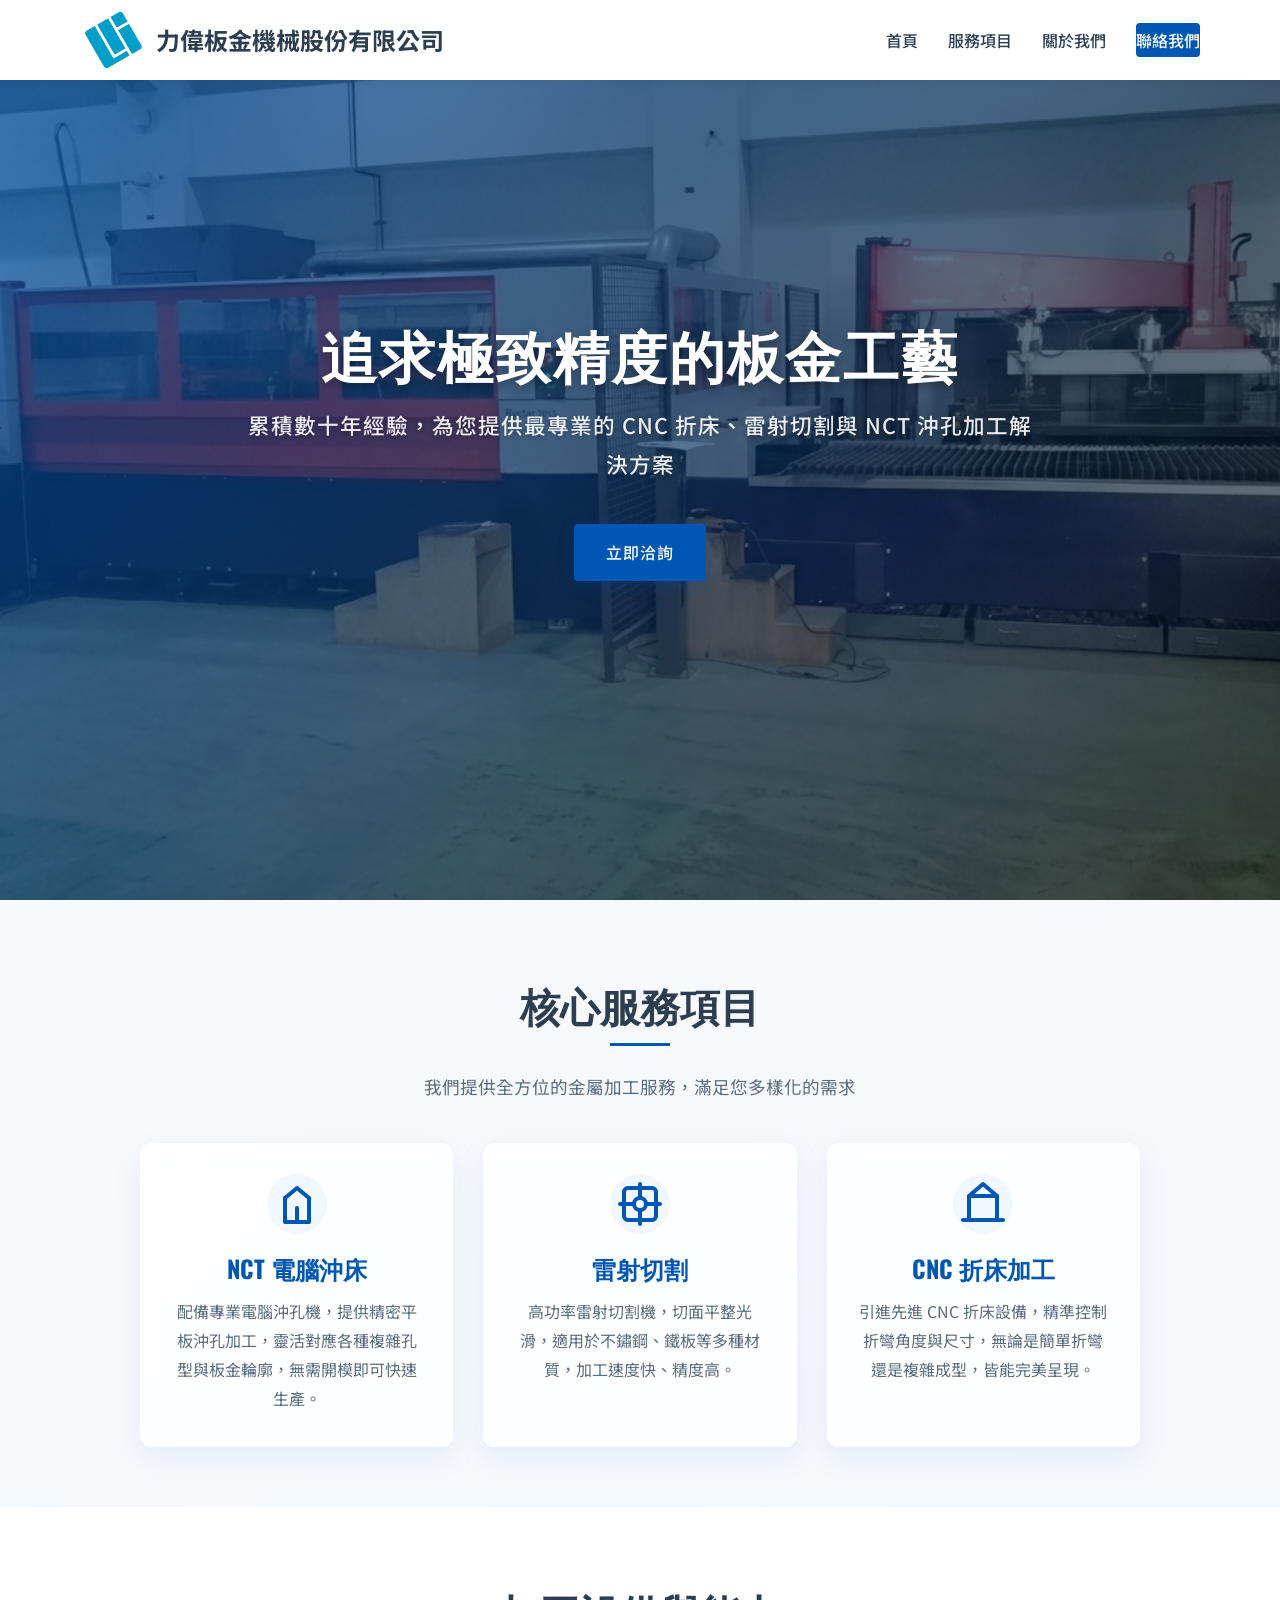
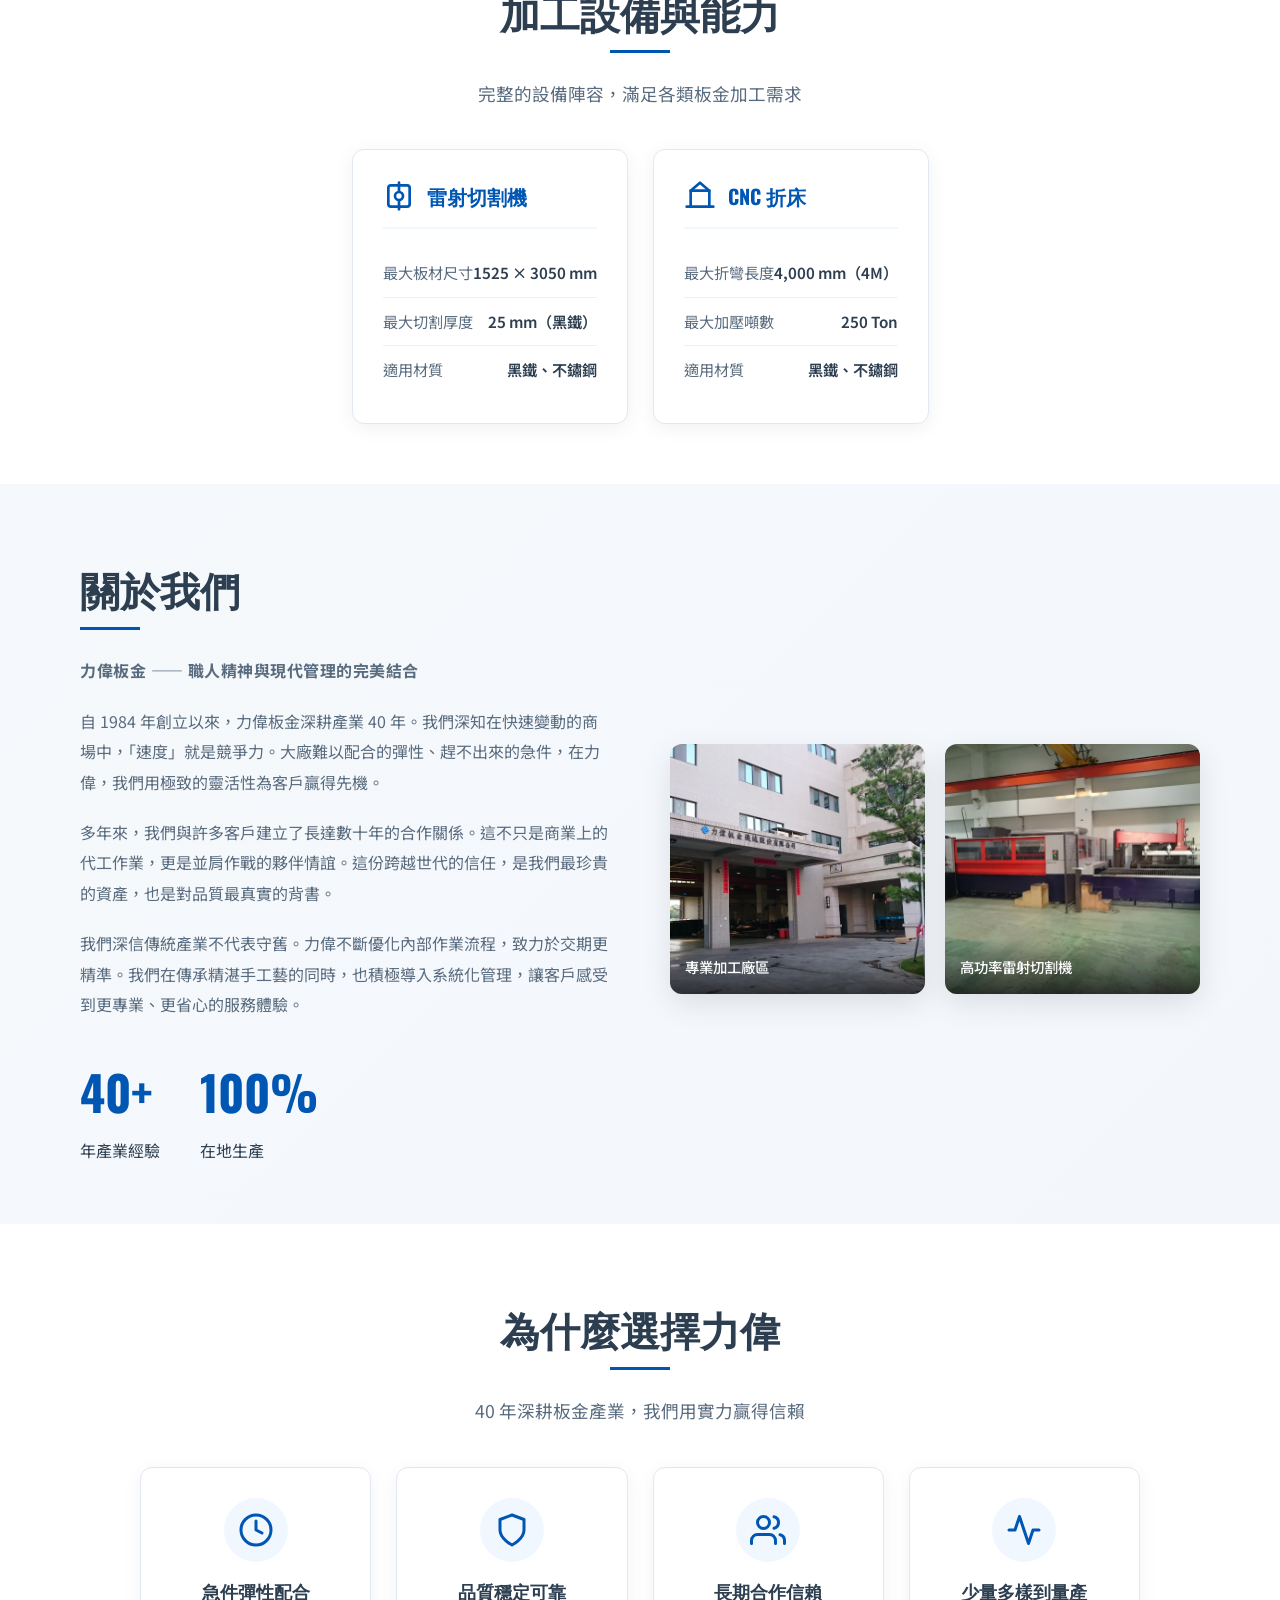
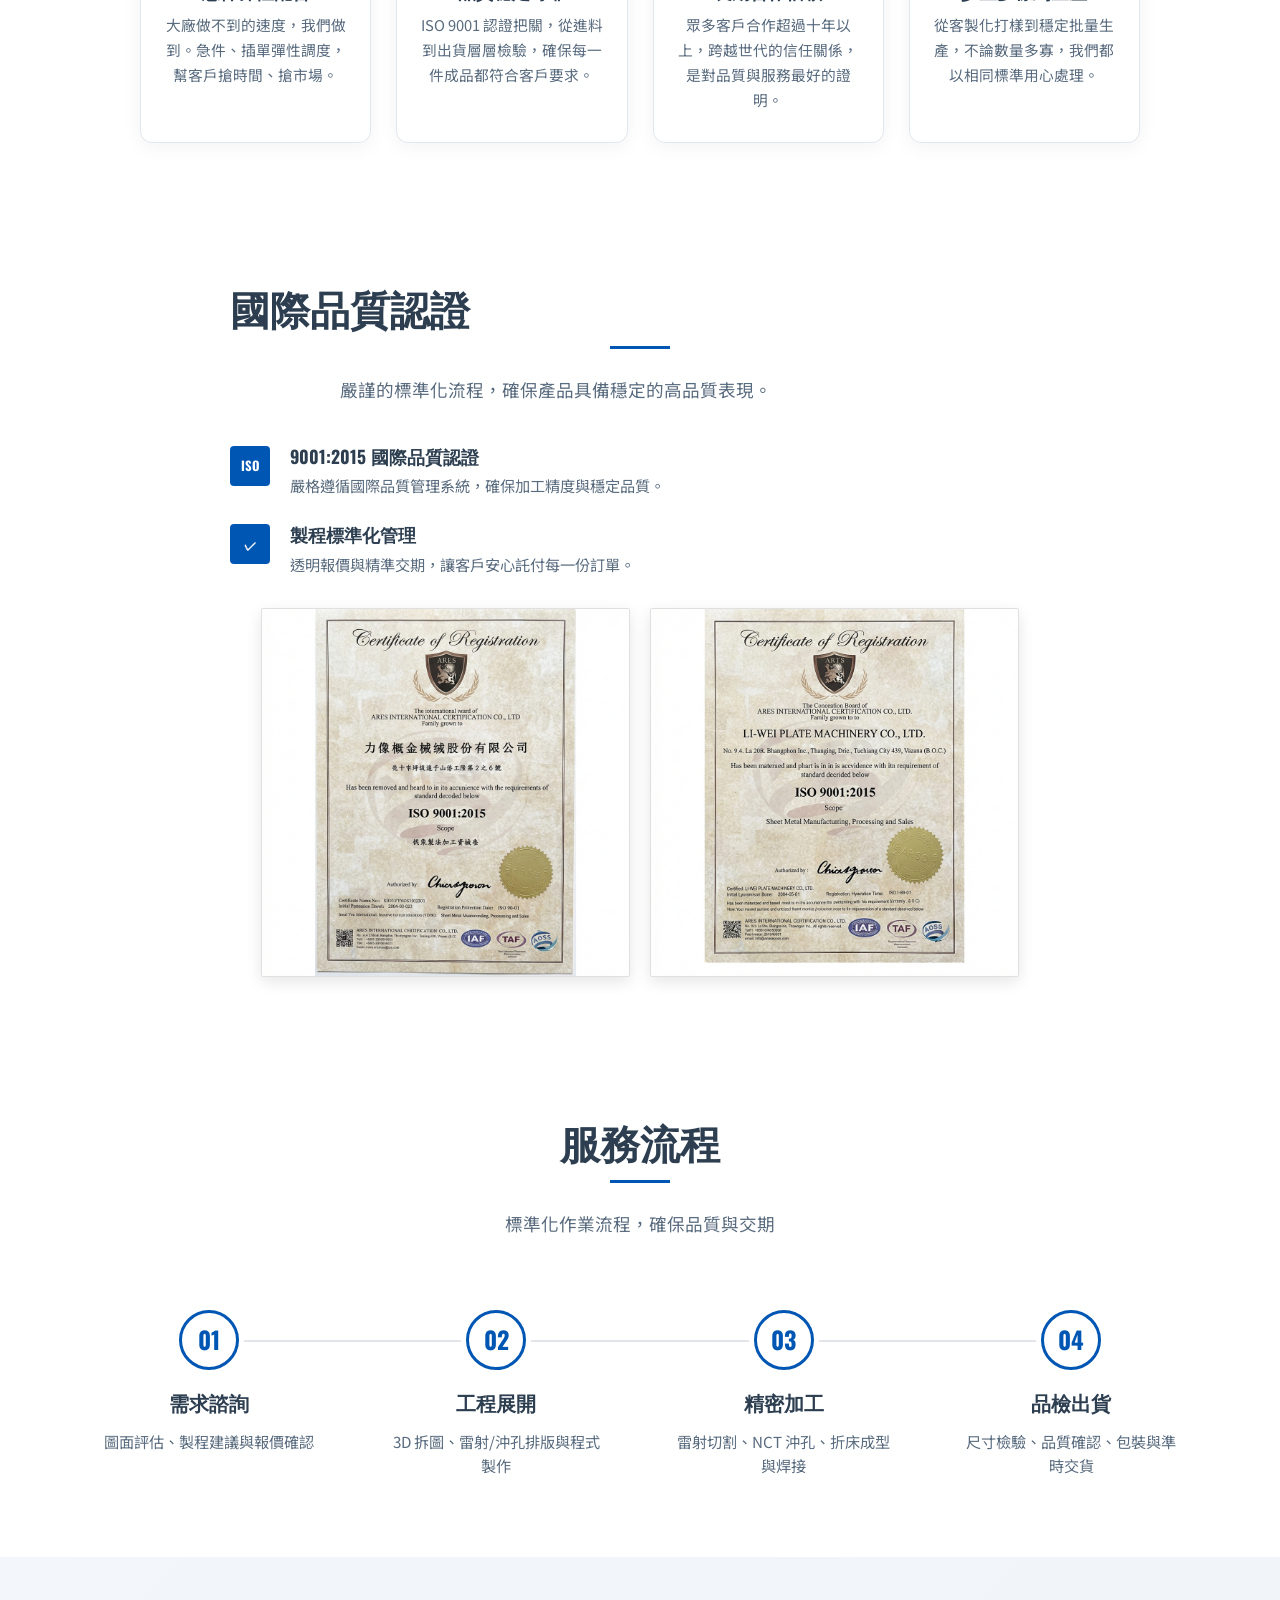
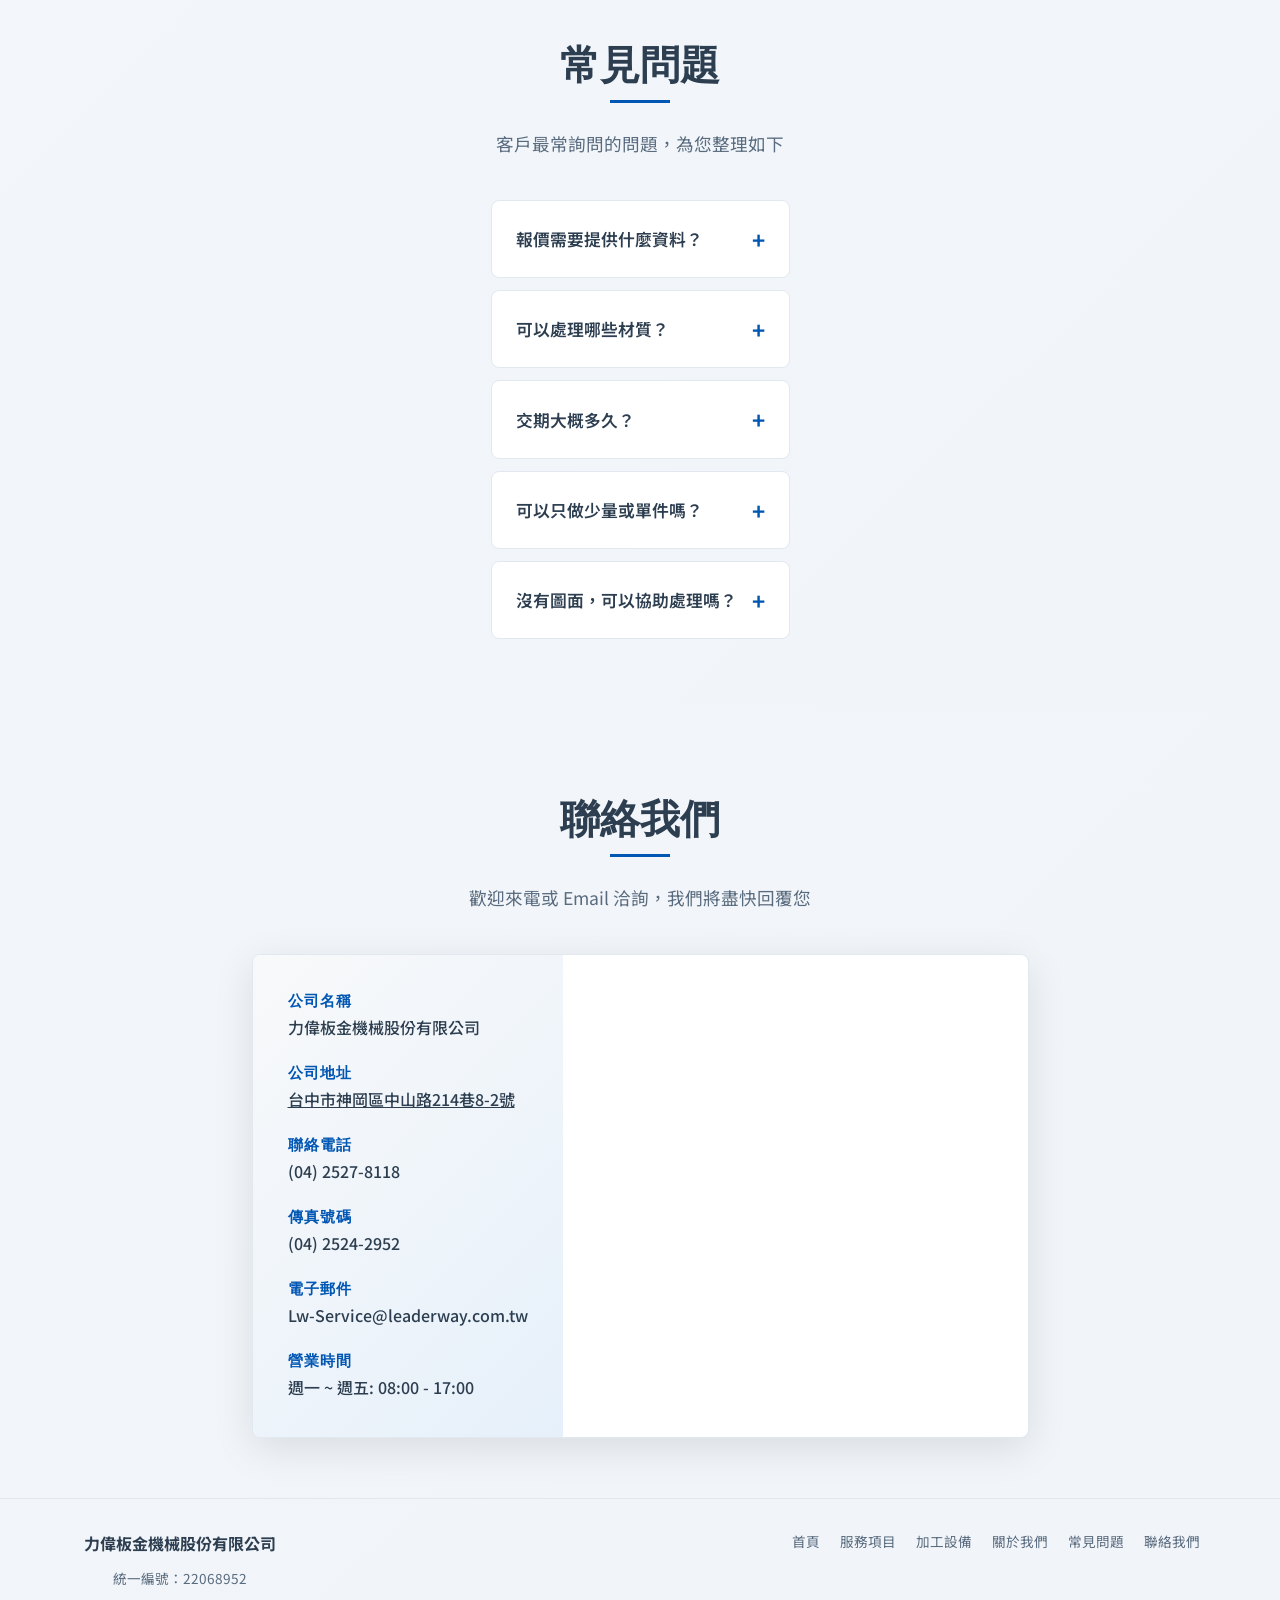
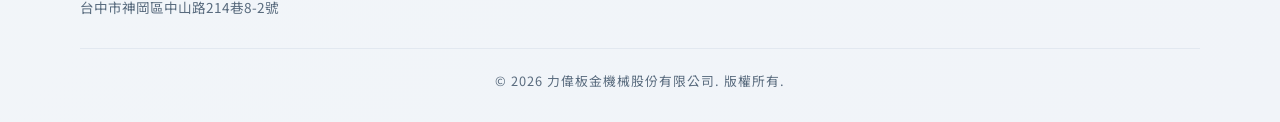
==== commit 917a2926: "Improve responsive design, fix HTML errors, add new sections - Fix missing closing divs in quality s" ====
--- a/Liwei-release_package/index.html
+++ b/Liwei-release_package/index.html
@@ -17,15 +17,12 @@
     <meta property="og:url" content="https://www.leaderway.com.tw">
     <meta property="og:image" content="https://www.leaderway.com.tw/assets/logo.jpg">
 
-    <!-- Google Fonts with Preload -->
+    <!-- Google Fonts -->
     <link rel="preconnect" href="https://fonts.googleapis.com">
     <link rel="preconnect" href="https://fonts.gstatic.com" crossorigin>
-    <link rel="preload"
-        href="https://fonts.googleapis.com/css2?family=Noto+Sans+TC:wght@400;500;700&family=Oswald:wght@500;700&display=swap"
-        as="style">
     <link
         href="https://fonts.googleapis.com/css2?family=Noto+Sans+TC:wght@400;500;700&family=Oswald:wght@500;700&display=swap"
-        rel="stylesheet" media="print" onload="this.media='all'">
+        rel="stylesheet">
 
     <link rel="stylesheet" href="style.css">
 
@@ -54,18 +51,68 @@
         }
     }
     </script>
+
+    <!-- FAQ Structured Data -->
+    <script type="application/ld+json">
+    {
+        "@context": "https://schema.org",
+        "@type": "FAQPage",
+        "mainEntity": [
+            {
+                "@type": "Question",
+                "name": "報價需要提供什麼資料？",
+                "acceptedAnswer": {
+                    "@type": "Answer",
+                    "text": "請提供加工圖面（CAD 檔案或 PDF 皆可）、材質、數量與交期需求。如有特殊表面處理需求（如烤漆、電鍍），也請一併說明，我們將盡速為您報價。"
+                }
+            },
+            {
+                "@type": "Question",
+                "name": "可以處理哪些材質？",
+                "acceptedAnswer": {
+                    "@type": "Answer",
+                    "text": "我們主要加工黑鐵（SPHC / SS400 等）及不鏽鋼（SUS 304 / 430 等）。這兩大類材質涵蓋了絕大多數板金加工需求。"
+                }
+            },
+            {
+                "@type": "Question",
+                "name": "交期大概多久？",
+                "acceptedAnswer": {
+                    "@type": "Answer",
+                    "text": "一般訂單交期約 7～14 個工作天，視數量與製程複雜度而定。急件可配合加速處理，歡迎來電討論。"
+                }
+            },
+            {
+                "@type": "Question",
+                "name": "可以只做少量或單件嗎？",
+                "acceptedAnswer": {
+                    "@type": "Answer",
+                    "text": "可以。我們從打樣、少量客製到穩定批量生產都能彈性配合，每一件都以相同品質標準製作。"
+                }
+            },
+            {
+                "@type": "Question",
+                "name": "沒有圖面，可以協助處理嗎？",
+                "acceptedAnswer": {
+                    "@type": "Answer",
+                    "text": "如果您有實品或草圖，我們可以協助丈量與繪製加工圖。建議先來電或 Email 與我們討論需求，再由工程人員評估。"
+                }
+            }
+        ]
+    }
+    </script>
 </head>
 
 <body>
     <!-- Skip to Main Content Link (Accessibility) -->
-    <a href="#main-content" class="skip-link">跳至主要內容</a>
+    <a href="#capabilities" class="skip-link">跳至主要內容</a>
 
     <!-- Navigation -->
     <header class="header" role="banner">
         <div class="container">
             <a href="#home" class="logo" style="display:flex; align-items:center; gap:10px; text-decoration:none;"
                 aria-label="力偉板金機械 首頁">
-                <img src="assets/logo.jpg" alt="力偉板金 Logo" loading="lazy">
+                <img src="assets/logo.jpg" alt="力偉板金 Logo">
                 <span class="company-name">力偉板金機械股份有限公司</span>
             </a>
             <nav class="nav" aria-label="主導航">
@@ -161,6 +208,52 @@
         </div>
     </section>
 
+    <!-- Equipment Specs Section -->
+    <section id="equipment" class="section bg-light">
+        <div class="container">
+            <h2 class="section-title">加工設備與能力</h2>
+            <p class="section-subtitle">完整的設備陣容，滿足各類板金加工需求</p>
+
+            <div class="equipment-grid">
+                <div class="equipment-card">
+                    <div class="equipment-header">
+                        <svg xmlns="http://www.w3.org/2000/svg" width="32" height="32" viewBox="0 0 24 24" fill="none"
+                            stroke="currentColor" stroke-width="2" stroke-linecap="round" stroke-linejoin="round">
+                            <rect x="4" y="4" width="16" height="16" rx="2" ry="2" />
+                            <circle cx="12" cy="12" r="3" />
+                            <line x1="12" y1="2" x2="12" y2="8.5" />
+                            <line x1="12" y1="15.5" x2="12" y2="22" />
+                        </svg>
+                        <h3>雷射切割機</h3>
+                    </div>
+                    <ul class="spec-list">
+                        <li><span class="spec-label">最大板材尺寸</span><span class="spec-value">1525 × 3050 mm</span></li>
+                        <li><span class="spec-label">最大切割厚度</span><span class="spec-value">25 mm（黑鐵）</span></li>
+                        <li><span class="spec-label">適用材質</span><span class="spec-value">黑鐵、不鏽鋼</span></li>
+                    </ul>
+                </div>
+
+                <div class="equipment-card">
+                    <div class="equipment-header">
+                        <svg xmlns="http://www.w3.org/2000/svg" width="32" height="32" viewBox="0 0 24 24" fill="none"
+                            stroke="currentColor" stroke-width="2" stroke-linecap="round" stroke-linejoin="round">
+                            <path d="M2 20h20" />
+                            <path d="M5 20V8h14v12" />
+                            <path d="M5 8l7-6 7 6" />
+                        </svg>
+                        <h3>CNC 折床</h3>
+                    </div>
+                    <ul class="spec-list">
+                        <li><span class="spec-label">最大折彎長度</span><span class="spec-value">4,000 mm（4M）</span></li>
+                        <li><span class="spec-label">最大加壓噸數</span><span class="spec-value">250 Ton</span></li>
+                        <li><span class="spec-label">適用材質</span><span class="spec-value">黑鐵、不鏽鋼</span></li>
+                    </ul>
+                </div>
+
+            </div>
+        </div>
+    </section>
+
     <!-- Portfolio Section (Temporarily Hidden)
     <section id="portfolio" class="section bg-light">
         <div class="container">
@@ -234,6 +327,64 @@
                         <img src="assets/portfolio/machine_hero_cleaned.png" alt="先進雷射設備" loading="lazy">
                         <span class="img-caption">高功率雷射切割機</span>
                     </div>
+                </div>
+            </div>
+        </div>
+    </section>
+
+    <!-- Why Choose Us Section -->
+    <section id="why-us" class="section bg-light">
+        <div class="container">
+            <h2 class="section-title">為什麼選擇力偉</h2>
+            <p class="section-subtitle">40 年深耕板金產業，我們用實力贏得信賴</p>
+
+            <div class="why-us-grid">
+                <div class="why-us-card">
+                    <div class="why-us-icon">
+                        <svg xmlns="http://www.w3.org/2000/svg" width="36" height="36" viewBox="0 0 24 24" fill="none"
+                            stroke="currentColor" stroke-width="2" stroke-linecap="round" stroke-linejoin="round">
+                            <circle cx="12" cy="12" r="10" />
+                            <polyline points="12 6 12 12 16 14" />
+                        </svg>
+                    </div>
+                    <h3>急件彈性配合</h3>
+                    <p>大廠做不到的速度，我們做到。急件、插單彈性調度，幫客戶搶時間、搶市場。</p>
+                </div>
+
+                <div class="why-us-card">
+                    <div class="why-us-icon">
+                        <svg xmlns="http://www.w3.org/2000/svg" width="36" height="36" viewBox="0 0 24 24" fill="none"
+                            stroke="currentColor" stroke-width="2" stroke-linecap="round" stroke-linejoin="round">
+                            <path d="M12 22s8-4 8-10V5l-8-3-8 3v7c0 6 8 10 8 10z" />
+                        </svg>
+                    </div>
+                    <h3>品質穩定可靠</h3>
+                    <p>ISO 9001 認證把關，從進料到出貨層層檢驗，確保每一件成品都符合客戶要求。</p>
+                </div>
+
+                <div class="why-us-card">
+                    <div class="why-us-icon">
+                        <svg xmlns="http://www.w3.org/2000/svg" width="36" height="36" viewBox="0 0 24 24" fill="none"
+                            stroke="currentColor" stroke-width="2" stroke-linecap="round" stroke-linejoin="round">
+                            <path d="M17 21v-2a4 4 0 0 0-4-4H5a4 4 0 0 0-4 4v2" />
+                            <circle cx="9" cy="7" r="4" />
+                            <path d="M23 21v-2a4 4 0 0 0-3-3.87" />
+                            <path d="M16 3.13a4 4 0 0 1 0 7.75" />
+                        </svg>
+                    </div>
+                    <h3>長期合作信賴</h3>
+                    <p>眾多客戶合作超過十年以上，跨越世代的信任關係，是對品質與服務最好的證明。</p>
+                </div>
+
+                <div class="why-us-card">
+                    <div class="why-us-icon">
+                        <svg xmlns="http://www.w3.org/2000/svg" width="36" height="36" viewBox="0 0 24 24" fill="none"
+                            stroke="currentColor" stroke-width="2" stroke-linecap="round" stroke-linejoin="round">
+                            <polyline points="22 12 18 12 15 21 9 3 6 12 2 12" />
+                        </svg>
+                    </div>
+                    <h3>少量多樣到量產</h3>
+                    <p>從客製化打樣到穩定批量生產，不論數量多寡，我們都以相同標準用心處理。</p>
                 </div>
             </div>
         </div>
@@ -266,14 +417,15 @@
 
                     <div class="quality-image">
                         <div class="certificate-container">
-                            <!-- Left Cert (Chinese) - Fixing order as requested -->
                             <img src="assets/certificates/iso_cert_tw.png" alt="ISO 9001:2015 證書 (中文版)"
                                 class="clean-cert-img" loading="lazy">
-                            <!-- Right Cert (English) -->
                             <img src="assets/certificates/iso_cert_en.png" alt="ISO 9001:2015 Certificate (English)"
                                 class="clean-cert-img" loading="lazy">
                         </div>
                     </div>
+                </div>
+            </div>
+        </div>
     </section>
 
     <!-- Service Process Section -->
@@ -307,6 +459,51 @@
         </div>
     </section>
 
+    <!-- FAQ Section -->
+    <section id="faq" class="section">
+        <div class="container">
+            <h2 class="section-title">常見問題</h2>
+            <p class="section-subtitle">客戶最常詢問的問題，為您整理如下</p>
+
+            <div class="faq-list">
+                <details class="faq-item">
+                    <summary class="faq-question">報價需要提供什麼資料？</summary>
+                    <div class="faq-answer">
+                        <p>請提供加工圖面（CAD 檔案或 PDF 皆可）、材質、數量與交期需求。如有特殊表面處理需求（如烤漆、電鍍），也請一併說明，我們將盡速為您報價。</p>
+                    </div>
+                </details>
+
+                <details class="faq-item">
+                    <summary class="faq-question">可以處理哪些材質？</summary>
+                    <div class="faq-answer">
+                        <p>我們主要加工黑鐵（SPHC / SS400 等）及不鏽鋼（SUS 304 / 430 等）。這兩大類材質涵蓋了絕大多數板金加工需求。</p>
+                    </div>
+                </details>
+
+                <details class="faq-item">
+                    <summary class="faq-question">交期大概多久？</summary>
+                    <div class="faq-answer">
+                        <p>一般訂單交期約 7～14 個工作天，視數量與製程複雜度而定。急件可配合加速處理，歡迎來電討論。</p>
+                    </div>
+                </details>
+
+                <details class="faq-item">
+                    <summary class="faq-question">可以只做少量或單件嗎？</summary>
+                    <div class="faq-answer">
+                        <p>可以。我們從打樣、少量客製到穩定批量生產都能彈性配合，每一件都以相同品質標準製作。</p>
+                    </div>
+                </details>
+
+                <details class="faq-item">
+                    <summary class="faq-question">沒有圖面，可以協助處理嗎？</summary>
+                    <div class="faq-answer">
+                        <p>如果您有實品或草圖，我們可以協助丈量與繪製加工圖。建議先來電或 Email 與我們討論需求，再由工程人員評估。</p>
+                    </div>
+                </details>
+            </div>
+        </div>
+    </section>
+
     <!-- Contact Us Section -->
     <section id="contact" class="section bg-dark text-white">
         <div class="container">
@@ -321,7 +518,7 @@
                     </div>
                     <div class="contact-item">
                         <h4>公司地址</h4>
-                        <p><a href="https://www.google.com/maps/place/429%E8%87%BA%E4%B8%AD%E5%B8%82%E7%A5%9E%E5%B2%A1%E5%8D%80%E4%B8%AD%E5%B1%B1%E8%B7%AF214%E5%B7%B78-+2%E8%99%9F/@24.2495745,120.6929943,3a,75y,304.89h,96.08t/data=!3m7!1e1!3m5!1sh8Ki79_IXEAi8WJrmlxSbA!2e0!6shttps:%2F%2Fstreetviewpixels-pa.googleapis.com%2Fv1%2Fthumbnail%3Fcb_client%3Dmaps_sv.tactile%26w%3D900%26h%3D600%26pitch%3D-6.082719047187737%26panoid%3Dh8Ki79_IXEAi8WJrmlxSbA%26yaw%3D304.8897630572468!7i16384!8i8192!4m15!1m8!3m7!1s0x346910b44313005f:0x4455476e9c6a368c!2zNDI56Ie65Lit5biC56We5bKh5Y2A5Lit5bGx6LevMjE05be3OC0gMuiZnw!3b1!8m2!3d24.2494732!4d120.693059!16s%2Fg%2F11qbbm_mf4!3m5!1s0x346910b44313005f:0x4455476e9c6a368c!8m2!3d24.2494732!4d120.693059!16s%2Fg%2F11qbbm_mf4?entry=ttu&g_ep=EgoyMDI2MDEwNy4wIKXMDSoASAFQAw%3D%3D"
+                        <p><a href="https://www.google.com/maps/place/429%E8%87%BA%E4%B8%AD%E5%B8%82%E7%A5%9E%E5%B2%A1%E5%8D%80%E4%B8%AD%E5%B1%B1%E8%B7%AF214%E5%B7%B78-+2%E8%99%9F/@24.2494732,120.693059,17z"
                                 target="_blank" rel="noopener noreferrer"
                                 style="text-decoration: underline;">台中市神岡區中山路214巷8-2號</a></p>
                     </div>
@@ -360,7 +557,24 @@
     <!-- Footer -->
     <footer class="footer" role="contentinfo">
         <div class="container">
-            <p>&copy; 2026 力偉板金機械股份有限公司. 版權所有.</p>
+            <div class="footer-content">
+                <div class="footer-info">
+                    <p class="footer-company">力偉板金機械股份有限公司</p>
+                    <p>統一編號：22068952</p>
+                    <p>台中市神岡區中山路214巷8-2號</p>
+                </div>
+                <div class="footer-links">
+                    <a href="#home">首頁</a>
+                    <a href="#capabilities">服務項目</a>
+                    <a href="#equipment">加工設備</a>
+                    <a href="#about">關於我們</a>
+                    <a href="#faq">常見問題</a>
+                    <a href="#contact">聯絡我們</a>
+                </div>
+            </div>
+            <div class="footer-bottom">
+                <p>&copy; 2026 力偉板金機械股份有限公司. 版權所有.</p>
+            </div>
         </div>
     </footer>
 
--- a/Liwei-release_package/style.css
+++ b/Liwei-release_package/style.css
@@ -1,15 +1,9 @@
-/* 
-   Modern Sheet Metal Factory Website Styles 
+/*
+   Modern Sheet Metal Factory Website Styles
    Theme: Professional Blue
-   
-   CSS Variables organization:
-   - Colors: Primary, accent, text, background
-   - Layout: Spacing, sizing, container width
-   - Effects: Transitions, shadows, animations
 */
 
 :root {
-    /* ===== COLOR PALETTE ===== */
     --primary-blue: #0056b3;
     --primary-dark: #004494;
     --accent-blue: #f0f7ff;
@@ -21,17 +15,14 @@
     --border-color: #e2e8f0;
     --bg-gradient: linear-gradient(135deg, #f8fafd 0%, #eff4f9 100%);
 
-    /* ===== LAYOUT & SPACING ===== */
     --container-width: 1200px;
     --header-height: 80px;
-    --section-padding: 120px 0;
-
-    /* ===== EFFECTS & TRANSITIONS ===== */
+
     --transition: all 0.3s ease;
     --grain-opacity: 0.15;
 }
 
-/* Reset & Base Styles */
+/* Reset & Base */
 * {
     margin: 0;
     padding: 0;
@@ -41,109 +32,52 @@
 html {
     scroll-behavior: smooth;
     scroll-padding-top: 100px;
-    /* Ensures Nav doesn't cover section tops */
 }
 
 body {
     font-family: 'Noto Sans TC', sans-serif;
+    font-size: 16px;
     color: var(--text-dark);
-    line-height: 1.6;
+    line-height: 1.8;
     overflow-x: hidden;
     background: var(--bg-gradient);
     min-height: 100vh;
 }
 
-h1,
-h2,
-h3,
-h4,
-h5,
-h6 {
+h1, h2, h3, h4, h5, h6 {
     font-family: 'Oswald', sans-serif;
-    /* Industrial feel for headings */
     font-weight: 700;
     line-height: 1.2;
     margin-bottom: 1rem;
     color: var(--primary-blue);
-    /* Headings in blue for light theme */
-}
-
-/* ... existing styles ... */
-
-.section {
-    padding: 90px 0 40px 0;
-    /* Reduced top/bottom padding significantly */
-    min-height: 100vh;
-    display: flex;
-    flex-direction: column;
-    justify-content: flex-start;
-}
-
-.section-subtitle {
-    text-align: center;
-    color: var(--text-light);
-    font-size: 1.1rem;
-    margin-bottom: 25px;
-    /* Reduced from 40px */
-    max-width: 600px;
-    margin-left: auto;
-    margin-right: auto;
-}
-
-.contact-details {
-    padding: 30px;
-    /* Reduced from 40px */
-    display: flex;
-    flex-direction: column;
-    justify-content: center;
-    background: linear-gradient(135deg, #f8f9fa 0%, #e6f0fa 100%);
-}
-
-.contact-item {
-    margin-bottom: 15px;
-    /* Reduced from 25px */
-}
-
-.contact-item:last-child {
-    margin-bottom: 0;
-}
-
-.contact-item h4 {
-    font-size: 0.95rem;
-    /* Slightly smaller title */
-    margin-bottom: 5px;
-    /* Reduced from 8px */
-    color: var(--primary-blue);
-    text-transform: uppercase;
-    letter-spacing: 1px;
-    font-weight: 700;
-}
-
-.contact-item p {
-    color: var(--text-dark);
-    font-size: 1rem;
-    /* Reduced from 1.1rem */
-    font-weight: 500;
-}
-
-.contact-map {
-    height: 100%;
-    min-height: 350px;
-    /* Reduced from 400px */
-    position: relative;
-}
-
-/* ... existing styles ... */
-
+}
+
+a {
+    color: inherit;
+    text-decoration: none;
+}
+
+ul {
+    list-style: none;
+}
+
+img {
+    max-width: 100%;
+    height: auto;
+}
+
+/* Utility Classes */
 .bg-dark {
     background-color: var(--bg-dark);
     color: var(--text-dark);
-    /* Dark text on light gray bg */
+}
+
+.bg-light {
+    background-color: var(--white) !important;
 }
 
 .text-white {
     color: var(--text-dark) !important;
-    /* Override text-white classes for light theme */
 }
 
 .text-white-50 {
@@ -154,20 +88,20 @@
     text-align: left !important;
 }
 
-.bg-light {
-    background-color: var(--white) !important;
-}
-
-.bg-white {
-    background-color: var(--white) !important;
+/* Container */
+.container {
+    max-width: var(--container-width);
+    margin: 0 auto;
+    padding: 0 40px;
 }
 
 /* Buttons */
 .btn {
     display: inline-block;
-    padding: 12px 30px;
+    padding: 14px 32px;
     border-radius: 4px;
     font-weight: 500;
+    font-size: 1rem;
     letter-spacing: 1px;
     text-transform: uppercase;
     cursor: pointer;
@@ -187,12 +121,7 @@
     box-shadow: 0 6px 20px rgba(0, 74, 173, 0.4);
 }
 
-.btn-block {
-    width: 100%;
-    text-align: center;
-}
-
-/* Header & Navigation */
+/* ===== HEADER & NAVIGATION ===== */
 .header {
     height: var(--header-height);
     background: var(--white);
@@ -211,24 +140,18 @@
     justify-content: space-between;
     align-items: center;
     width: 100%;
-    /* Ensure content doesn't touch edges on large screens */
-    max-width: var(--container-width);
-    margin: 0 auto;
-    padding: 0 40px;
-    /* Increased side padding for header safety */
-}
-
-.container {
-    max-width: var(--container-width);
-    margin: 0 auto;
-    padding: 0 40px;
-    /* Increased from 20px to 40px for generous side margins */
 }
 
 .logo img {
     height: 60px;
-    /* Adjust based on logo needs */
     width: auto;
+}
+
+.company-name {
+    font-size: 1.5rem;
+    font-weight: bold;
+    color: var(--text-dark);
+    white-space: nowrap;
 }
 
 .nav-list {
@@ -242,13 +165,6 @@
     font-size: 1rem;
     position: relative;
     padding: 5px 0;
-}
-
-.company-name {
-    font-size: 1.5rem;
-    font-weight: bold;
-    color: var(--text-dark);
-    white-space: nowrap;
 }
 
 .nav-list li a:not(.btn-contact)::after {
@@ -300,7 +216,7 @@
     transition: var(--transition);
 }
 
-/* Mobile Nav Overlay & Drawer */
+/* Mobile Nav Overlay */
 .mobile-nav-overlay {
     position: fixed;
     top: 0;
@@ -356,22 +272,10 @@
     transform: translateX(0);
 }
 
-/* Staggered animation for list items */
-.mobile-nav-overlay.active li:nth-child(1) {
-    transition-delay: 0.1s;
-}
-
-.mobile-nav-overlay.active li:nth-child(2) {
-    transition-delay: 0.2s;
-}
-
-.mobile-nav-overlay.active li:nth-child(3) {
-    transition-delay: 0.3s;
-}
-
-.mobile-nav-overlay.active li:nth-child(4) {
-    transition-delay: 0.4s;
-}
+.mobile-nav-overlay.active li:nth-child(1) { transition-delay: 0.1s; }
+.mobile-nav-overlay.active li:nth-child(2) { transition-delay: 0.2s; }
+.mobile-nav-overlay.active li:nth-child(3) { transition-delay: 0.3s; }
+.mobile-nav-overlay.active li:nth-child(4) { transition-delay: 0.4s; }
 
 .mobile-nav-list a {
     font-size: 1.25rem;
@@ -387,9 +291,7 @@
     color: var(--primary-blue);
 }
 
-
-
-/* Hero Section */
+/* ===== HERO SECTION ===== */
 .hero {
     height: 100vh;
     min-height: 600px;
@@ -433,13 +335,8 @@
 }
 
 @keyframes slowZoom {
-    from {
-        transform: scale(1);
-    }
-
-    to {
-        transform: scale(1.1);
-    }
+    from { transform: scale(1); }
+    to { transform: scale(1.1); }
 }
 
 .hero-overlay {
@@ -452,10 +349,8 @@
     z-index: 2;
 }
 
-/* Logo Watermark Background (Keep as subtle overlay if needed, or remove) */
 .hero::before {
     display: none;
-    /* Hide the old watermark as we have a real background image now */
 }
 
 .hero-content {
@@ -463,7 +358,6 @@
     animation: fadeInUp 1s ease-out;
     position: relative;
     z-index: 2;
-    /* Content on top */
 }
 
 .hero-content h1 {
@@ -484,12 +378,29 @@
     letter-spacing: 1px;
 }
 
-/* Section Common */
+@keyframes fadeInUp {
+    from {
+        opacity: 0;
+        transform: translateY(30px);
+    }
+    to {
+        opacity: 1;
+        transform: translateY(0);
+    }
+}
+
+/* ===== SECTIONS COMMON ===== */
+.section {
+    padding: 80px 0 60px 0;
+    display: flex;
+    flex-direction: column;
+    justify-content: flex-start;
+}
+
 .section-title {
     text-align: center;
     font-size: 2.5rem;
     color: inherit;
-    /* changed from var(--text-dark) to inherit to respect section color */
     margin-bottom: 10px;
     position: relative;
     display: inline-block;
@@ -510,36 +421,17 @@
     color: var(--text-light);
     font-size: 1.1rem;
     margin-bottom: 40px;
-    /* Reduced from 60px */
     max-width: 600px;
     margin-left: auto;
     margin-right: auto;
 }
 
-/* Footer */
-footer {
-    background-color: var(--bg-dark);
-    padding: 30px 0;
-    margin-top: auto;
-    border-top: 1px solid var(--border-color);
-    text-align: center;
-    /* Center align */
-}
-
-footer p {
-    color: var(--text-light);
-    font-size: 0.9rem;
-    letter-spacing: 1.5px;
-    /* Slight spacing spread */
-}
-
-/* Capabilities Grid */
+/* ===== CAPABILITIES GRID ===== */
 .capabilities-grid {
     display: grid;
-    grid-template-columns: repeat(auto-fit, minmax(300px, 1fr));
+    grid-template-columns: repeat(3, 1fr);
     gap: 30px;
     max-width: 1000px;
-    /* Constrain width to prevent overly wide spaced cards on huge screens */
     margin: 0 auto;
 }
 
@@ -563,9 +455,7 @@
 
 .capability-card .icon {
     width: 60px;
-    /* Reduced from 80px */
     height: 60px;
-    /* Reduced from 80px */
     background-color: var(--accent-blue);
     color: var(--primary-blue);
     display: flex;
@@ -573,10 +463,8 @@
     justify-content: center;
     border-radius: 50%;
     margin: 0 auto 20px;
-    /* Reduced margin */
     transition: var(--transition);
     font-size: 1.5rem;
-    /* Explicit icon size control */
 }
 
 .capability-card:hover .icon {
@@ -591,12 +479,14 @@
 
 .capability-card p {
     color: var(--text-light);
-}
-
-/* Portfolio Grid */
+    font-size: 1rem;
+    line-height: 1.8;
+}
+
+/* ===== PORTFOLIO GRID ===== */
 .portfolio-grid {
     display: grid;
-    grid-template-columns: repeat(auto-fill, minmax(350px, 1fr));
+    grid-template-columns: repeat(auto-fill, minmax(300px, 1fr));
     gap: 20px;
 }
 
@@ -612,15 +502,12 @@
 .portfolio-item img {
     width: 100%;
     height: 350px;
-    /* Consistent height */
     object-fit: cover;
     transition: transform 0.5s ease;
     display: block;
     filter: saturate(0.9) contrast(1.05) brightness(0.95);
-    /* Slight desaturation for realism */
-}
-
-/* Authentic Image Overlay */
+}
+
 .portfolio-item::after {
     content: "";
     position: absolute;
@@ -668,7 +555,7 @@
     opacity: 0.9;
 }
 
-/* About Section */
+/* ===== ABOUT SECTION ===== */
 .about-layout {
     display: grid;
     grid-template-columns: 1fr 1fr;
@@ -679,11 +566,21 @@
 .about-text p {
     margin-bottom: 20px;
     color: var(--text-light);
+    font-size: 1rem;
+    line-height: 1.9;
 }
 
 .about-text .section-title::after {
     margin: 15px 0;
-    /* Left align underline */
+}
+
+.lead-text {
+    font-size: 1.25rem;
+    font-weight: 700;
+    color: var(--primary-blue);
+    margin-bottom: 25px;
+    letter-spacing: 0.5px;
+    display: block;
 }
 
 .stats {
@@ -715,102 +612,113 @@
     margin-top: 30px;
 }
 
-.about-images img {
-    border-radius: 8px;
+.about-img-wrapper {
+    position: relative;
+    overflow: hidden;
+    border-radius: 12px;
+    box-shadow: 0 10px 30px rgba(0, 0, 0, 0.1);
+    margin-bottom: 20px;
+}
+
+.about-img-wrapper img {
+    display: block;
+    width: 100%;
+    height: 250px;
+    object-fit: cover;
+    transition: var(--transition);
+}
+
+.about-img-wrapper:hover img {
+    transform: scale(1.05);
+}
+
+.img-caption {
+    position: absolute;
+    bottom: 0;
+    left: 0;
+    width: 100%;
+    padding: 15px;
+    background: linear-gradient(transparent, rgba(0, 0, 0, 0.7));
+    color: var(--white);
+    font-size: 0.9rem;
+    font-weight: 500;
+}
+
+/* ===== QUALITY & CERTIFICATION ===== */
+.quality-layout {
+    display: flex;
+    flex-direction: column;
+    gap: 40px;
+}
+
+.certification-points {
+    margin-top: 30px;
+}
+
+.cert-point {
+    display: flex;
+    gap: 20px;
+    margin-bottom: 25px;
+    align-items: flex-start;
+}
+
+.cert-icon {
+    width: 40px;
+    height: 40px;
+    background: var(--primary-blue);
+    color: var(--white);
+    border-radius: 4px;
+    display: flex;
+    align-items: center;
+    justify-content: center;
+    flex-shrink: 0;
+    font-weight: 700;
+    font-size: 0.8rem;
+    font-family: 'Oswald', sans-serif;
+}
+
+.cert-text h4 {
+    margin-bottom: 5px;
+    font-size: 1.1rem;
+    color: var(--text-dark);
+}
+
+.cert-text p {
+    font-size: 0.95rem;
+    color: var(--text-light);
+}
+
+.quality-image {
+    width: 100%;
+}
+
+.certificate-container {
+    display: flex;
+    gap: 20px;
+    justify-content: center;
+    flex-wrap: wrap;
+    margin-top: 30px;
+}
+
+.clean-cert-img {
+    width: 45%;
+    max-width: 400px;
+    height: auto;
+    object-fit: contain;
+    border-radius: 2px;
     box-shadow: 0 5px 15px rgba(0, 0, 0, 0.1);
-    width: 100%;
-    height: 300px;
-    object-fit: cover;
-    opacity: 1;
-    /* Increased from 0.4 for better visibility */
-    transition: var(--transition);
-}
-
-.about-images img:hover {
+    transition: transform 0.3s ease;
+    border: 1px solid #e0e0e0;
+    background-color: #fff;
+}
+
+.clean-cert-img:hover {
     transform: scale(1.02);
-}
-
-.about-img-2 {
-    border: none;
-}
-
-/* Contact Section */
-#contact {
-    /* padding-top removed, relying on global scroll-padding-top and min-height centering */
-    margin-top: 0;
-}
-
-.contact-wrapper {
-    display: grid;
-    grid-template-columns: 1fr 1.5fr;
-    /* Info takes less space, Map takes more */
-    gap: 0;
-    /* Remove gap as map fills the right side */
-    background: var(--white);
-    /* White background for the specific contact box to pop */
-    border-radius: 8px;
-    overflow: hidden;
-    box-shadow: 0 10px 40px rgba(0, 0, 0, 0.1);
-    /* Softer shadow */
-    color: var(--text-dark);
-    max-width: 1000px;
-    /* Constrain width to act more "compact" like services */
-    /* Use full width again */
-    margin: 0 auto;
-    border: 1px solid var(--border-color);
-    /* Light border */
-}
-
-.contact-details {
-    padding: 40px;
-    /* Reduced from 50px */
-    display: flex;
-    flex-direction: column;
-    justify-content: center;
-    background: linear-gradient(135deg, #f8f9fa 0%, #e6f0fa 100%);
-    /* Subtle gradient instead of solid blue */
-}
-
-.contact-item {
-    margin-bottom: 25px;
-    /* Reduced from 35px */
-    /* Increased spacing */
-}
-
-.contact-item:last-child {
-    margin-bottom: 0;
-}
-
-.contact-item h4 {
-    font-size: 1rem;
-    /* Reduced from 1.1rem */
-    margin-bottom: 8px;
-    /* Reduced from 12px */
-    /* Increased spacing between title and content */
-    color: var(--primary-blue);
-    /* Blue title */
-    text-transform: uppercase;
-    letter-spacing: 1px;
-    font-weight: 700;
-}
-
-.contact-item p {
-    color: var(--text-dark);
-    font-size: 1.1rem;
-    /* Reduced from 1.2rem */
-    /* Larger font for better readability */
-    font-weight: 500;
-}
-
-.contact-map {
-    height: 100%;
-    min-height: 400px;
-    /* Reduced from 500px */
-    /* Ensure map has height */
-    position: relative;
-}
-
-/* Service Process Section */
+    box-shadow: 0 10px 25px rgba(0, 0, 0, 0.15);
+    z-index: 2;
+}
+
+/* ===== SERVICE PROCESS ===== */
 .process-grid {
     display: grid;
     grid-template-columns: repeat(4, 1fr);
@@ -825,7 +733,6 @@
     padding: 20px;
 }
 
-/* Connecting Line */
 .process-grid::before {
     content: '';
     position: absolute;
@@ -852,10 +759,8 @@
     margin: 0 auto 20px;
     position: relative;
     z-index: 1;
-    /* Above the line */
     font-family: 'Oswald', sans-serif;
-    box-shadow: 0 0 0 5px var(--bg-light);
-    /* Spacing around circle masking line */
+    box-shadow: 0 0 0 5px var(--white);
 }
 
 .process-step h3 {
@@ -867,205 +772,89 @@
 .process-step p {
     color: var(--text-light);
     font-size: 0.95rem;
-    line-height: 1.5;
-}
-
-/* Contact Section Responsive */
-@media (max-width: 992px) {
-    .hero-content h1 {
-        font-size: 2.8rem;
-    }
-
-    .about-layout {
-        grid-template-columns: 1fr;
-    }
-
-    .about-images {
-        height: 400px;
-        margin-top: 30px;
-    }
-
-    /* Process responsive */
-    .process-grid {
-        grid-template-columns: repeat(2, 1fr);
-    }
-
-    .process-grid::before {
-        display: none;
-        /* Hide line on tablet/mobile */
-    }
-}
-
-@media (max-width: 768px) {
-    :root {
-        --header-height: 60px;
-    }
-
-    /* Fix Mobile Spacing (Prevent Squeezed Text) */
-    .container {
-        padding: 0 20px;
-    }
-
-    .section {
-        padding: 50px 0;
-        /* Standard mobile vertical spacing */
-        min-height: auto;
-    }
-
-    .nav {
-        display: none;
-    }
-
-    .mobile-menu-toggle {
-        display: flex;
-    }
-
-    .company-name {
-        font-size: 1rem;
-        white-space: nowrap;
-        font-weight: bold;
-        color: var(--primary-blue);
-    }
-
-    .logo img {
-        height: 45px;
-    }
-
-    /* Mobile Carousel with Snap */
-    .capabilities-grid {
-        display: flex;
-        overflow-x: auto;
-        scroll-snap-type: x mandatory;
-        padding: 20px 0;
-        gap: 20px;
-        -webkit-overflow-scrolling: touch;
-        scrollbar-width: none;
-        /* Hide scrollbar Firefox */
-    }
-
-    .capabilities-grid::-webkit-scrollbar {
-        display: none;
-        /* Hide scrollbar Chrome/Safari */
-    }
-
-    .capability-card {
-        flex: 0 0 85%;
-        scroll-snap-align: center;
-        margin-bottom: 10px;
-    }
-
-    /* Mobile Hero Adjustments */
-    .hero {
-        margin-top: 60px;
-        min-height: auto;
-        padding: 80px 20px;
-        /* More breathing room */
-    }
-
-    .hero::before {
-        opacity: 0.15;
-        /* Reduce watermark intensity on mobile to reduce visual noise */
-        width: 100%;
-    }
-
-    .hero-content h1 {
-        font-size: 2rem;
-        /* Slightly smaller to prevent awkward wrapping */
-        word-break: keep-all;
-        /* Try to keep words together (for CJK) */
-    }
-
-    .section-title {
-        font-size: 1.5rem;
-    }
-
-    .section-subtitle {
-        margin-bottom: 20px;
-        text-align: center;
-        font-size: 0.9rem;
-        opacity: 0.9;
-    }
-
-    .stats {
-        justify-content: center;
-    }
-
-    /* Mobile Text Readability Fix */
-    .about-layout {
-        grid-template-columns: 1fr;
-        /* Force single column to fix "Half Page" bug */
-        gap: 30px;
-    }
-
-    .about-text {
-        text-align: left;
-        /* Changed from center to left for readability */
-        width: 100%;
-        /* Ensure full width */
-    }
-
-    .about-text p {
-        text-align: justify;
-        /* Clean edges */
-    }
-
-    .about-text .section-title::after {
-        margin: 15px 0;
-        /* Left align underline to match text */
-    }
-
-    .about-images {
-        width: 100%;
-        height: auto;
-        /* Allow height to adjust */
-        min-height: 250px;
-    }
-
-    .contact-wrapper {
-        grid-template-columns: 1fr;
-        /* Force single column */
-        width: 100%;
-    }
-
-    .contact-details {
-        padding: 25px;
-    }
-
-    .contact-map {
-        height: 300px;
-        min-height: 300px;
-        width: 100%;
-    }
-
-    /* Mobile Card Optimization */
-    .capability-card {
-        padding: 25px 20px;
-    }
-
-    .capability-card h3 {
-        font-size: 1.25rem;
-        margin-bottom: 10px;
-    }
-
-    .capability-card p {
-        font-size: 0.9rem;
-    }
-
-    .process-step {
-        padding: 10px;
-        /* Compact process steps */
-    }
-
-    .process-grid {
-        grid-template-columns: 1fr;
-        gap: 20px;
-        /* Closer gaps */
-    }
-}
-
-/* ===== ACCESSIBILITY STYLES ===== */
-
-/* Skip Link: Hidden by default, visible on focus for keyboard navigation */
+    line-height: 1.6;
+}
+
+/* ===== CONTACT SECTION ===== */
+#contact {
+    margin-top: 0;
+}
+
+.contact-wrapper {
+    display: grid;
+    grid-template-columns: 1fr 1.5fr;
+    gap: 0;
+    background: var(--white);
+    border-radius: 8px;
+    overflow: hidden;
+    box-shadow: 0 10px 40px rgba(0, 0, 0, 0.1);
+    color: var(--text-dark);
+    max-width: 1000px;
+    margin: 0 auto;
+    border: 1px solid var(--border-color);
+}
+
+.contact-details {
+    padding: 35px;
+    display: flex;
+    flex-direction: column;
+    justify-content: center;
+    background: linear-gradient(135deg, #f8f9fa 0%, #e6f0fa 100%);
+}
+
+.contact-item {
+    margin-bottom: 20px;
+}
+
+.contact-item:last-child {
+    margin-bottom: 0;
+}
+
+.contact-item h4 {
+    font-size: 0.95rem;
+    margin-bottom: 5px;
+    color: var(--primary-blue);
+    text-transform: uppercase;
+    letter-spacing: 1px;
+    font-weight: 700;
+}
+
+.contact-item p {
+    color: var(--text-dark);
+    font-size: 1rem;
+    font-weight: 500;
+}
+
+.contact-item a {
+    color: var(--text-dark);
+}
+
+.contact-item a:hover {
+    color: var(--primary-blue);
+}
+
+.contact-map {
+    height: 100%;
+    min-height: 380px;
+    position: relative;
+}
+
+/* ===== FOOTER ===== */
+footer {
+    background-color: var(--bg-dark);
+    padding: 30px 0;
+    margin-top: auto;
+    border-top: 1px solid var(--border-color);
+    text-align: center;
+}
+
+footer p {
+    color: var(--text-light);
+    font-size: 0.9rem;
+    letter-spacing: 1.5px;
+}
+
+/* ===== ACCESSIBILITY ===== */
 .skip-link {
     position: absolute;
     top: -40px;
@@ -1083,8 +872,7 @@
     z-index: 1000;
 }
 
-/* ===== BACK TO TOP BUTTON ===== */
-
+/* ===== BACK TO TOP ===== */
 .back-to-top {
     position: fixed;
     bottom: 30px;
@@ -1124,156 +912,264 @@
     visibility: visible;
 }
 
-/* Mobile responsive */
-@media (max-width: 768px) {
-    .back-to-top {
-        bottom: 20px;
-        right: 20px;
-        width: 45px;
-        height: 45px;
-        font-size: 20px;
-    }
-}
-
-/* ===== BRAND STORY & QUALITY SECTION ENHANCEMENTS ===== */
-
-.lead-text {
+/* ===== EQUIPMENT SECTION ===== */
+.equipment-grid {
+    display: grid;
+    grid-template-columns: repeat(2, 1fr);
+    gap: 25px;
+    max-width: 700px;
+    margin: 0 auto;
+}
+
+.equipment-card {
+    background: var(--white);
+    border-radius: 12px;
+    padding: 30px;
+    box-shadow: 0 4px 20px rgba(0, 0, 0, 0.06);
+    border: 1px solid var(--border-color);
+    transition: var(--transition);
+}
+
+.equipment-card:hover {
+    box-shadow: 0 8px 30px rgba(0, 74, 173, 0.1);
+    transform: translateY(-4px);
+}
+
+.equipment-header {
+    display: flex;
+    align-items: center;
+    gap: 12px;
+    margin-bottom: 20px;
+    padding-bottom: 15px;
+    border-bottom: 2px solid var(--accent-blue);
+    color: var(--primary-blue);
+}
+
+.equipment-header h3 {
     font-size: 1.25rem;
+    margin-bottom: 0;
+}
+
+.spec-list {
+    list-style: none;
+}
+
+.spec-list li {
+    display: flex;
+    justify-content: space-between;
+    align-items: baseline;
+    padding: 10px 0;
+    border-bottom: 1px solid #f0f0f0;
+    font-size: 0.95rem;
+}
+
+.spec-list li:last-child {
+    border-bottom: none;
+}
+
+.spec-label {
+    color: var(--text-light);
+    flex-shrink: 0;
+}
+
+.spec-value {
+    font-weight: 600;
+    color: var(--text-dark);
+    text-align: right;
+}
+
+/* ===== WHY CHOOSE US ===== */
+.why-us-grid {
+    display: grid;
+    grid-template-columns: repeat(4, 1fr);
+    gap: 25px;
+    max-width: 1000px;
+    margin: 0 auto;
+}
+
+.why-us-card {
+    text-align: center;
+    padding: 30px 20px;
+    border-radius: 12px;
+    background: var(--white);
+    box-shadow: 0 4px 20px rgba(0, 0, 0, 0.05);
+    border: 1px solid var(--border-color);
+    transition: var(--transition);
+}
+
+.why-us-card:hover {
+    transform: translateY(-5px);
+    box-shadow: 0 8px 30px rgba(0, 74, 173, 0.1);
+    border-bottom: 3px solid var(--primary-blue);
+}
+
+.why-us-icon {
+    width: 64px;
+    height: 64px;
+    background: var(--accent-blue);
+    color: var(--primary-blue);
+    border-radius: 50%;
+    display: flex;
+    align-items: center;
+    justify-content: center;
+    margin: 0 auto 18px;
+}
+
+.why-us-card h3 {
+    font-size: 1.15rem;
+    margin-bottom: 10px;
+    color: var(--text-dark);
+}
+
+.why-us-card p {
+    font-size: 0.92rem;
+    color: var(--text-light);
+    line-height: 1.7;
+}
+
+/* ===== FAQ SECTION ===== */
+.faq-list {
+    max-width: 750px;
+    margin: 0 auto;
+}
+
+.faq-item {
+    background: var(--white);
+    border: 1px solid var(--border-color);
+    border-radius: 8px;
+    margin-bottom: 12px;
+    overflow: hidden;
+    transition: var(--transition);
+}
+
+.faq-item[open] {
+    box-shadow: 0 4px 15px rgba(0, 74, 173, 0.08);
+    border-color: var(--primary-blue);
+}
+
+.faq-question {
+    padding: 18px 24px;
+    font-weight: 600;
+    font-size: 1.05rem;
+    color: var(--text-dark);
+    cursor: pointer;
+    display: flex;
+    align-items: center;
+    justify-content: space-between;
+    list-style: none;
+    transition: var(--transition);
+}
+
+.faq-question::-webkit-details-marker {
+    display: none;
+}
+
+.faq-question::after {
+    content: '+';
+    font-size: 1.4rem;
     font-weight: 700;
     color: var(--primary-blue);
-    margin-bottom: 25px;
-    letter-spacing: 0.5px;
-    display: block;
-}
-
-.about-img-wrapper {
-    position: relative;
-    overflow: hidden;
-    border-radius: 12px;
-    box-shadow: 0 10px 30px rgba(0, 0, 0, 0.1);
+    flex-shrink: 0;
+    margin-left: 15px;
+    transition: transform 0.3s ease;
+}
+
+.faq-item[open] .faq-question::after {
+    content: '−';
+}
+
+.faq-question:hover {
+    color: var(--primary-blue);
+}
+
+.faq-answer {
+    padding: 0 24px 20px;
+}
+
+.faq-answer p {
+    color: var(--text-light);
+    line-height: 1.8;
+    font-size: 0.95rem;
+}
+
+/* ===== ENHANCED FOOTER ===== */
+.footer-content {
+    display: flex;
+    justify-content: space-between;
+    align-items: flex-start;
+    padding-bottom: 25px;
     margin-bottom: 20px;
-}
-
-.about-img-wrapper img {
-    display: block;
-    width: 100%;
-    height: 300px;
-    object-fit: cover;
+    border-bottom: 1px solid var(--border-color);
+}
+
+.footer-info p {
+    font-size: 0.85rem;
+    color: var(--text-light);
+    margin-bottom: 4px;
+    letter-spacing: 0;
+}
+
+.footer-company {
+    font-weight: 700;
+    font-size: 1rem !important;
+    color: var(--text-dark) !important;
+    margin-bottom: 8px !important;
+}
+
+.footer-links {
+    display: flex;
+    gap: 20px;
+    flex-wrap: wrap;
+    justify-content: flex-end;
+}
+
+.footer-links a {
+    font-size: 0.85rem;
+    color: var(--text-light);
     transition: var(--transition);
 }
 
-.about-img-wrapper:hover img {
-    transform: scale(1.05);
-}
-
-.img-caption {
-    position: absolute;
-    bottom: 0;
-    left: 0;
-    width: 100%;
-    padding: 15px;
-    background: linear-gradient(transparent, rgba(0, 0, 0, 0.7));
-    color: var(--white);
-    font-size: 0.9rem;
-    font-weight: 500;
-}
-
-/* Quality Section Layout */
-.quality-layout {
-    /* Changed to block/single column to allow full width images */
-    display: flex;
-    flex-direction: column;
-    gap: 40px;
-}
-
-.certification-points {
-    margin-top: 30px;
-}
-
-.cert-point {
-    display: flex;
-    gap: 20px;
-    margin-bottom: 25px;
-    align-items: flex-start;
-}
-
-.cert-icon {
-    width: 40px;
-    height: 40px;
-    background: var(--primary-blue);
-    color: var(--white);
-    border-radius: 4px;
-    display: flex;
-    align-items: center;
-    justify-content: center;
-    flex-shrink: 0;
-    font-weight: 700;
+.footer-links a:hover {
+    color: var(--primary-blue);
+}
+
+.footer-bottom {
+    text-align: center;
+}
+
+.footer-bottom p {
     font-size: 0.8rem;
-    font-family: 'Oswald', sans-serif;
-}
-
-.cert-text h4 {
-    margin-bottom: 5px;
-    font-size: 1.1rem;
-    color: var(--text-dark);
-}
-
-.cert-text p {
-    font-size: 0.95rem;
     color: var(--text-light);
-}
-
-/* Certificate Container (New Dual Layout) */
-.quality-image {
-    width: 100%;
-}
-
-.certificate-container {
-    display: flex;
-    gap: 20px;
-    justify-content: center;
-    flex-wrap: wrap;
-    margin-top: 30px;
-}
-
-
-/* Clean Certificate Images (Split) */
-.clean-cert-img {
-    width: 45%;
-    /* Slightly reduced to ensure gap fits comfortably */
-    max-width: 400px;
-    height: auto;
-    /* Maintain aspect ratio exactly */
-    object-fit: contain;
-    /* Ensure no cropping occurs */
-    border-radius: 2px;
-    box-shadow: 0 5px 15px rgba(0, 0, 0, 0.1);
-    transition: transform 0.3s ease;
-    border: 1px solid #e0e0e0;
-    background-color: #fff;
-    /* Ensure white background if transparent parts exist */
-}
-
-.clean-cert-img:hover {
-    transform: scale(1.02);
-    /* Subtle zoom */
-    box-shadow: 0 10px 25px rgba(0, 0, 0, 0.15);
-    z-index: 2;
-}
-
-@media (max-width: 768px) {
-    .clean-cert-img {
-        width: 100%;
-        /* Stack on mobile */
-        max-width: 400px;
-        margin-bottom: 20px;
-    }
-}
-
-/* Mobile Adjustments for new sections */
+    letter-spacing: 1px;
+}
+
+/* ===== RESPONSIVE: TABLET (max-width: 992px) ===== */
 @media (max-width: 992px) {
+    .hero-content h1 {
+        font-size: 2.8rem;
+    }
+
+    .about-layout {
+        grid-template-columns: 1fr;
+    }
+
+    .about-images {
+        margin-top: 30px;
+    }
+
+    .capabilities-grid {
+        grid-template-columns: repeat(2, 1fr);
+    }
+
+    .process-grid {
+        grid-template-columns: repeat(2, 1fr);
+    }
+
+    .process-grid::before {
+        display: none;
+    }
+
     .quality-layout {
-        grid-template-columns: 1fr;
         text-align: center;
     }
 
@@ -1291,8 +1187,292 @@
         margin-top: 40px;
     }
 
-    .certificate-frame {
+    .equipment-grid {
+        grid-template-columns: 1fr 1fr;
+    }
+
+    .why-us-grid {
+        grid-template-columns: repeat(2, 1fr);
+    }
+}
+
+/* ===== RESPONSIVE: MOBILE (max-width: 768px) ===== */
+@media (max-width: 768px) {
+    :root {
+        --header-height: 60px;
+    }
+
+    html {
+        scroll-padding-top: 70px;
+    }
+
+    body {
+        font-size: 15px;
+        line-height: 1.8;
+    }
+
+    .container {
+        padding: 0 20px;
+    }
+
+    /* Header */
+    .nav {
+        display: none;
+    }
+
+    .mobile-menu-toggle {
+        display: flex;
+    }
+
+    .company-name {
+        font-size: 1rem;
+        color: var(--primary-blue);
+    }
+
+    .logo img {
+        height: 40px;
+    }
+
+    /* Hero */
+    .hero {
+        margin-top: 60px;
+        height: auto;
+        min-height: 70vh;
+        padding: 60px 20px;
+    }
+
+    .hero-content h1 {
+        font-size: 1.75rem;
+        word-break: keep-all;
+        letter-spacing: 1px;
+    }
+
+    .hero-content p {
+        font-size: 1rem;
+        margin-bottom: 30px;
+        letter-spacing: 0;
+    }
+
+    .btn {
+        padding: 12px 28px;
+        font-size: 0.95rem;
+    }
+
+    /* Sections */
+    .section {
+        padding: 50px 0 40px 0;
+    }
+
+    .section-title {
+        font-size: 1.6rem;
+    }
+
+    .section-subtitle {
+        margin-bottom: 25px;
+        font-size: 0.95rem;
+    }
+
+    /* Capabilities - stacked cards instead of carousel */
+    .capabilities-grid {
+        grid-template-columns: 1fr;
+        gap: 20px;
+    }
+
+    .capability-card {
+        padding: 25px 20px;
+    }
+
+    .capability-card h3 {
+        font-size: 1.25rem;
+        margin-bottom: 10px;
+    }
+
+    .capability-card p {
+        font-size: 0.95rem;
+        line-height: 1.7;
+    }
+
+    /* About */
+    .about-layout {
+        grid-template-columns: 1fr;
+        gap: 30px;
+    }
+
+    .about-text {
+        text-align: left;
+        width: 100%;
+    }
+
+    .about-text p {
+        text-align: justify;
+        font-size: 0.95rem;
+        line-height: 1.8;
+    }
+
+    .about-text .section-title::after {
+        margin: 15px 0;
+    }
+
+    .lead-text {
+        font-size: 1.1rem;
+    }
+
+    .about-images {
+        width: 100%;
+        grid-template-columns: 1fr;
+    }
+
+    .about-img-wrapper img {
+        height: 200px;
+    }
+
+    .stats {
+        justify-content: center;
+        gap: 30px;
+    }
+
+    .stat-number {
+        font-size: 2.2rem;
+    }
+
+    /* Quality */
+    .clean-cert-img {
+        width: 100%;
         max-width: 400px;
-        margin: 0 auto;
-    }
-}+        margin-bottom: 15px;
+    }
+
+    /* Process */
+    .process-grid {
+        grid-template-columns: 1fr 1fr;
+        gap: 20px;
+        margin-top: 30px;
+    }
+
+    .process-step {
+        padding: 10px;
+    }
+
+    .process-step h3 {
+        font-size: 1.1rem;
+    }
+
+    .process-step p {
+        font-size: 0.9rem;
+    }
+
+    /* Contact */
+    .contact-wrapper {
+        grid-template-columns: 1fr;
+        width: 100%;
+    }
+
+    .contact-details {
+        padding: 25px 20px;
+    }
+
+    .contact-item h4 {
+        font-size: 0.85rem;
+    }
+
+    .contact-item p {
+        font-size: 0.95rem;
+    }
+
+    .contact-map {
+        height: 280px;
+        min-height: 280px;
+        width: 100%;
+    }
+
+    .contact-map iframe {
+        min-height: 280px !important;
+    }
+
+    /* Equipment */
+    .equipment-grid {
+        grid-template-columns: 1fr;
+        gap: 15px;
+    }
+
+    .equipment-card {
+        padding: 20px;
+    }
+
+    /* Why us */
+    .why-us-grid {
+        grid-template-columns: 1fr;
+        gap: 15px;
+    }
+
+    .why-us-card {
+        padding: 25px 20px;
+    }
+
+    /* FAQ */
+    .faq-question {
+        padding: 15px 18px;
+        font-size: 0.95rem;
+    }
+
+    .faq-answer {
+        padding: 0 18px 15px;
+    }
+
+    /* Footer */
+    .footer-content {
+        flex-direction: column;
+        gap: 20px;
+        text-align: center;
+    }
+
+    .footer-links {
+        justify-content: center;
+    }
+
+    /* Back to top */
+    .back-to-top {
+        bottom: 20px;
+        right: 20px;
+        width: 44px;
+        height: 44px;
+        font-size: 20px;
+    }
+}
+
+/* ===== RESPONSIVE: SMALL MOBILE (max-width: 480px) ===== */
+@media (max-width: 480px) {
+    .container {
+        padding: 0 16px;
+    }
+
+    .hero-content h1 {
+        font-size: 1.5rem;
+    }
+
+    .hero-content p {
+        font-size: 0.9rem;
+    }
+
+    .section-title {
+        font-size: 1.4rem;
+    }
+
+    .process-grid {
+        grid-template-columns: 1fr;
+    }
+
+    .about-img-wrapper img {
+        height: 180px;
+    }
+
+    .stats {
+        flex-direction: column;
+        align-items: center;
+        gap: 15px;
+    }
+
+    .stat-item {
+        align-items: center;
+    }
+}
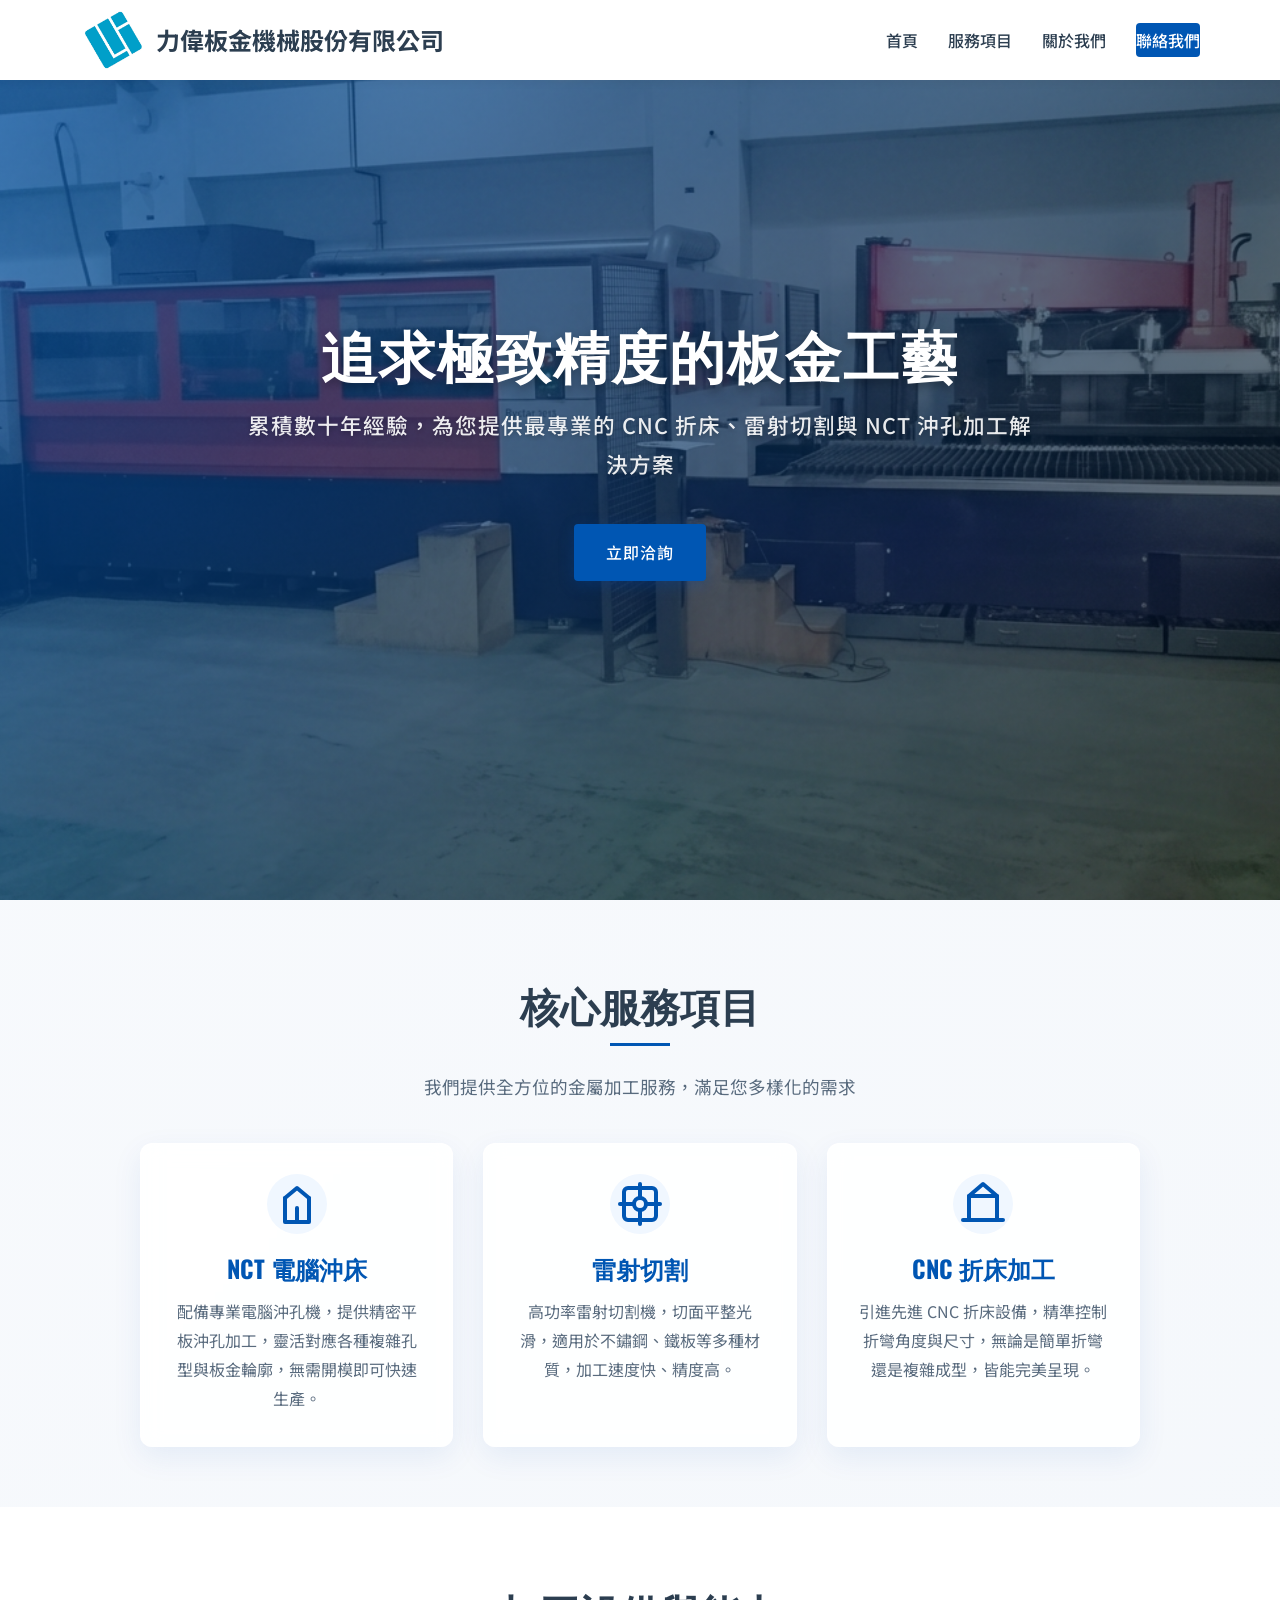
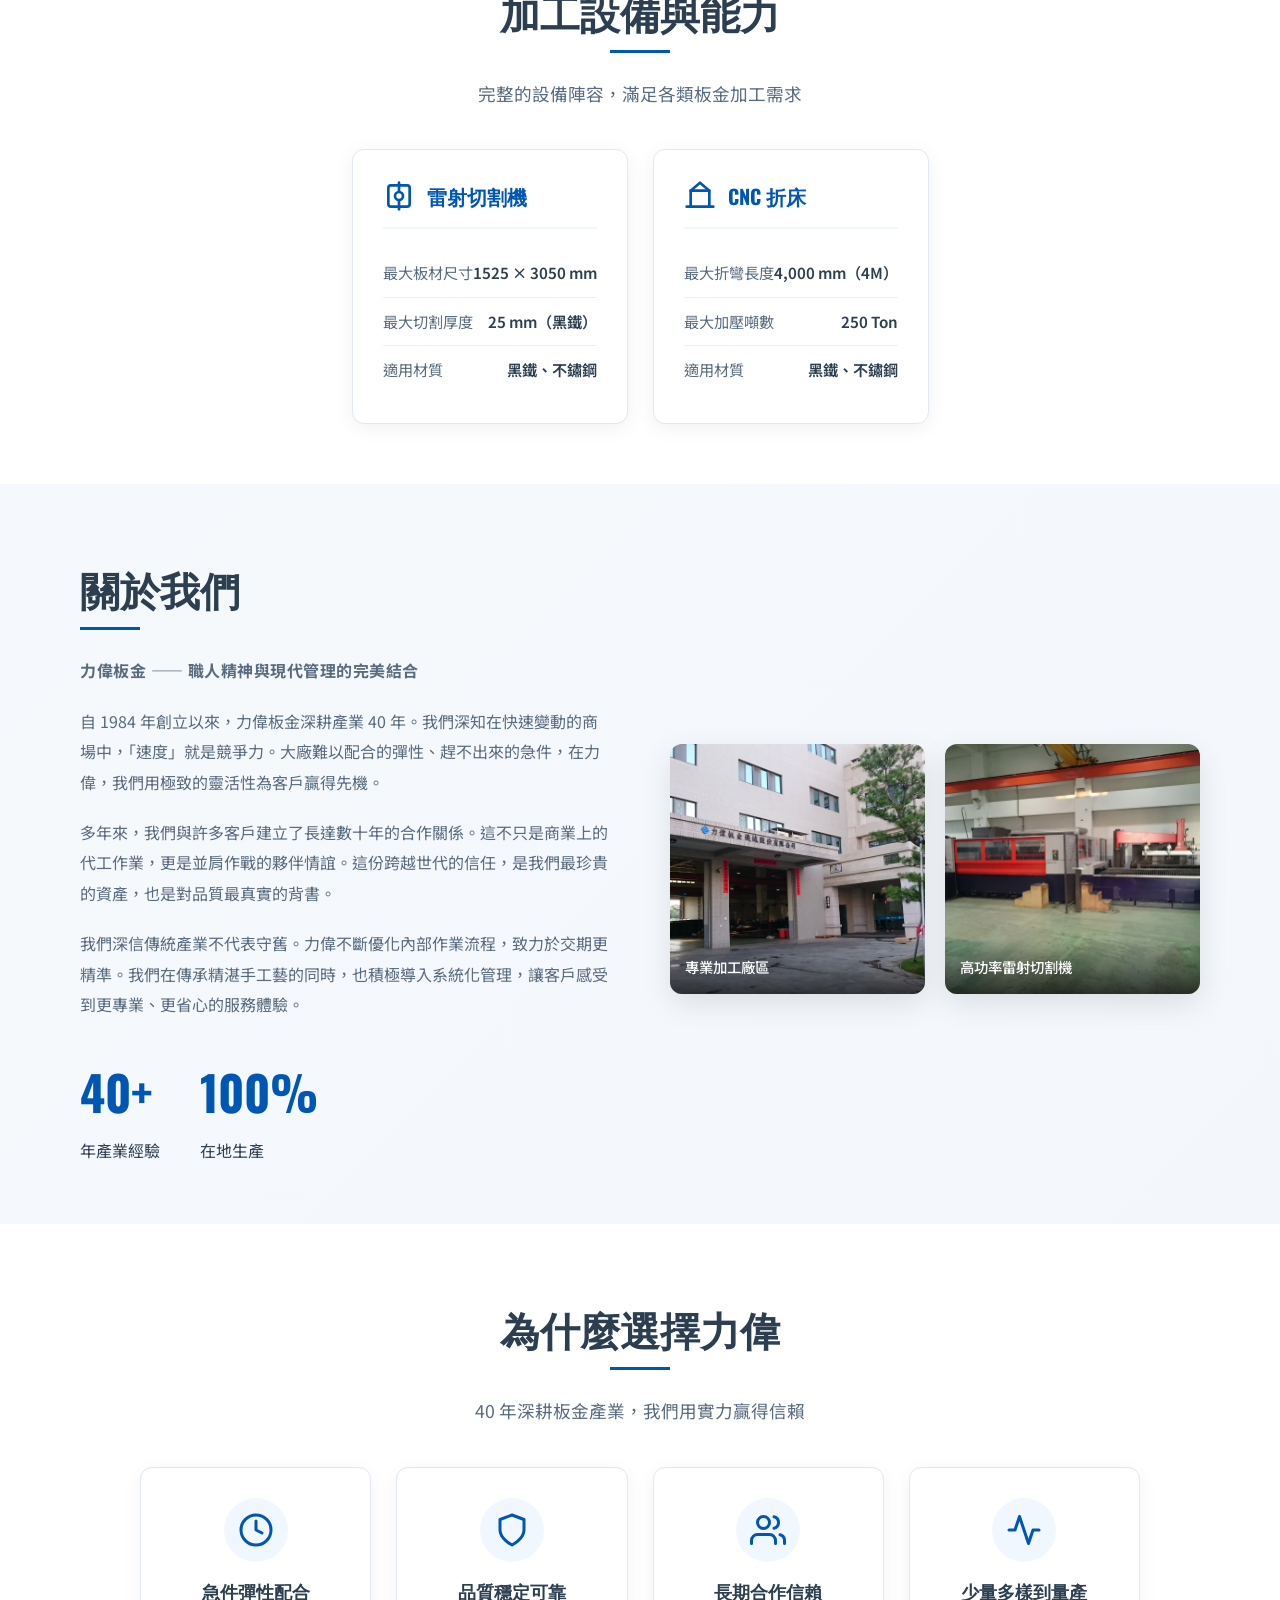
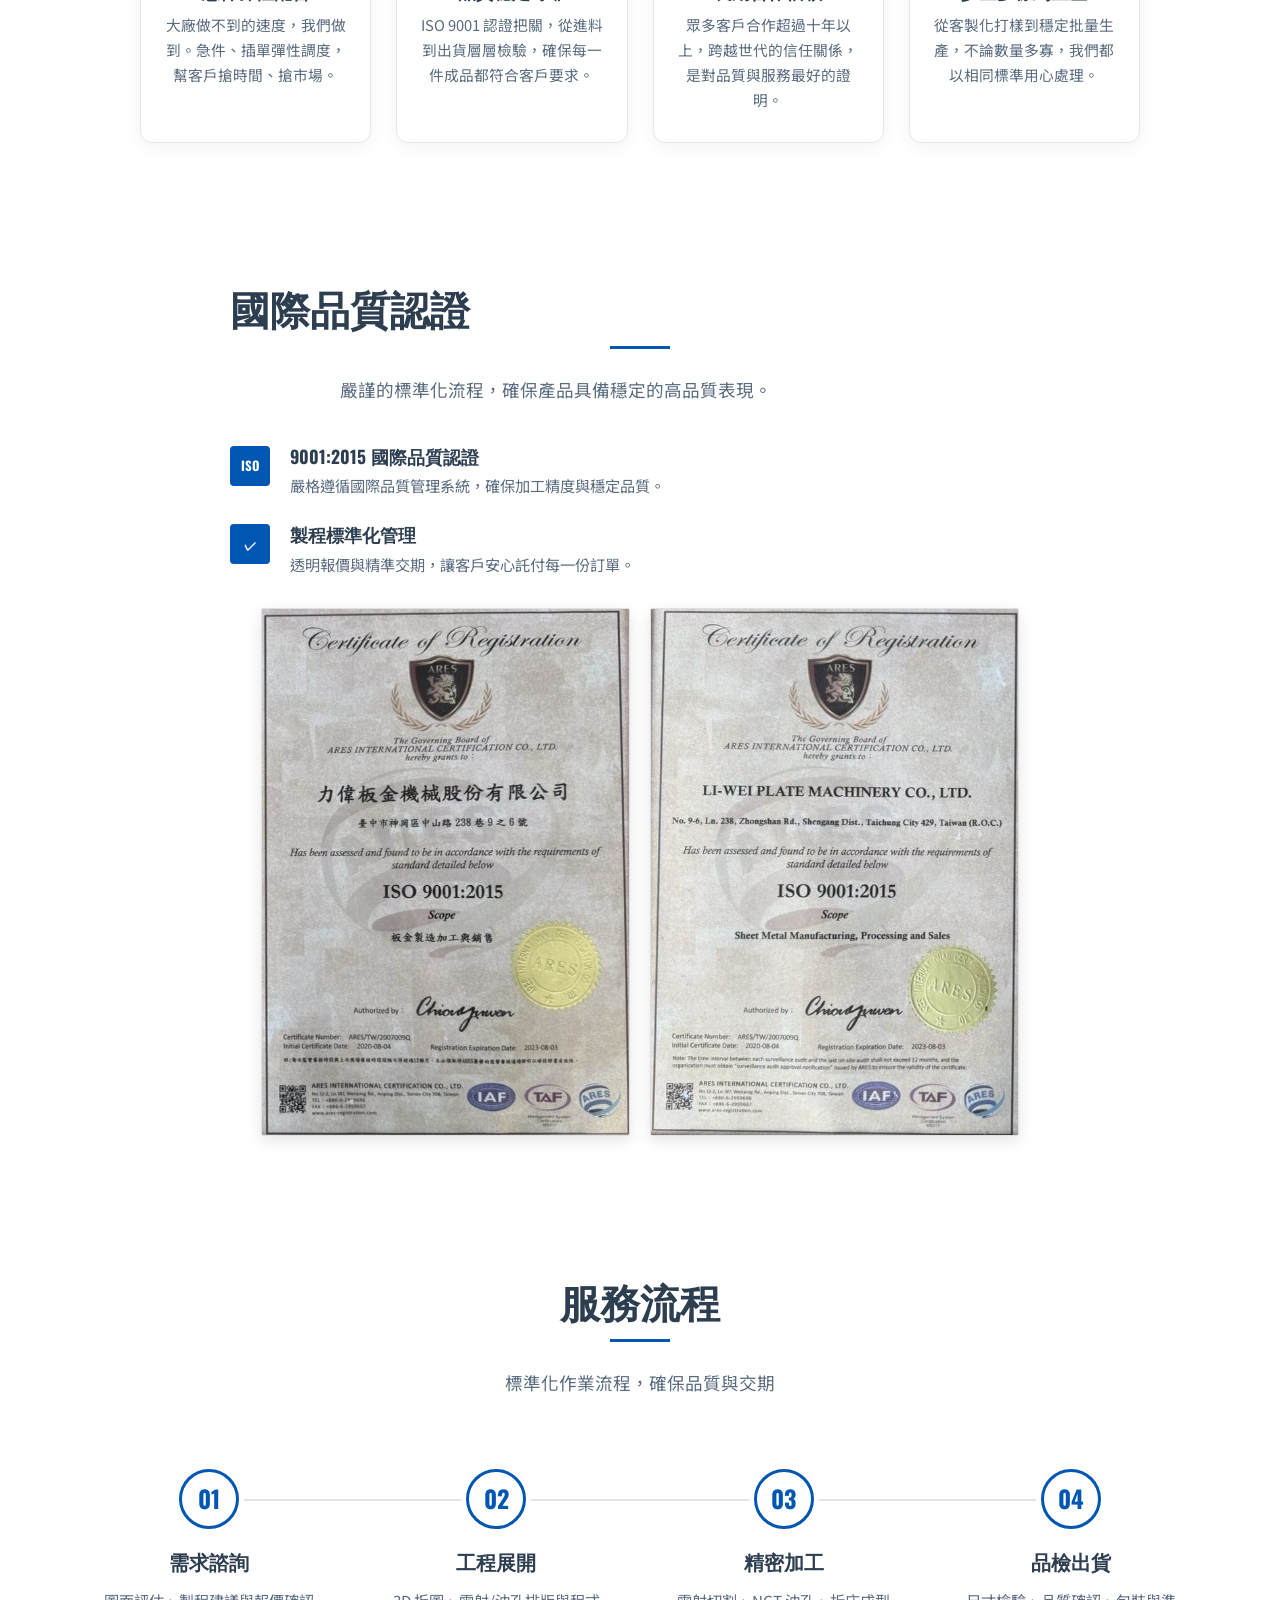
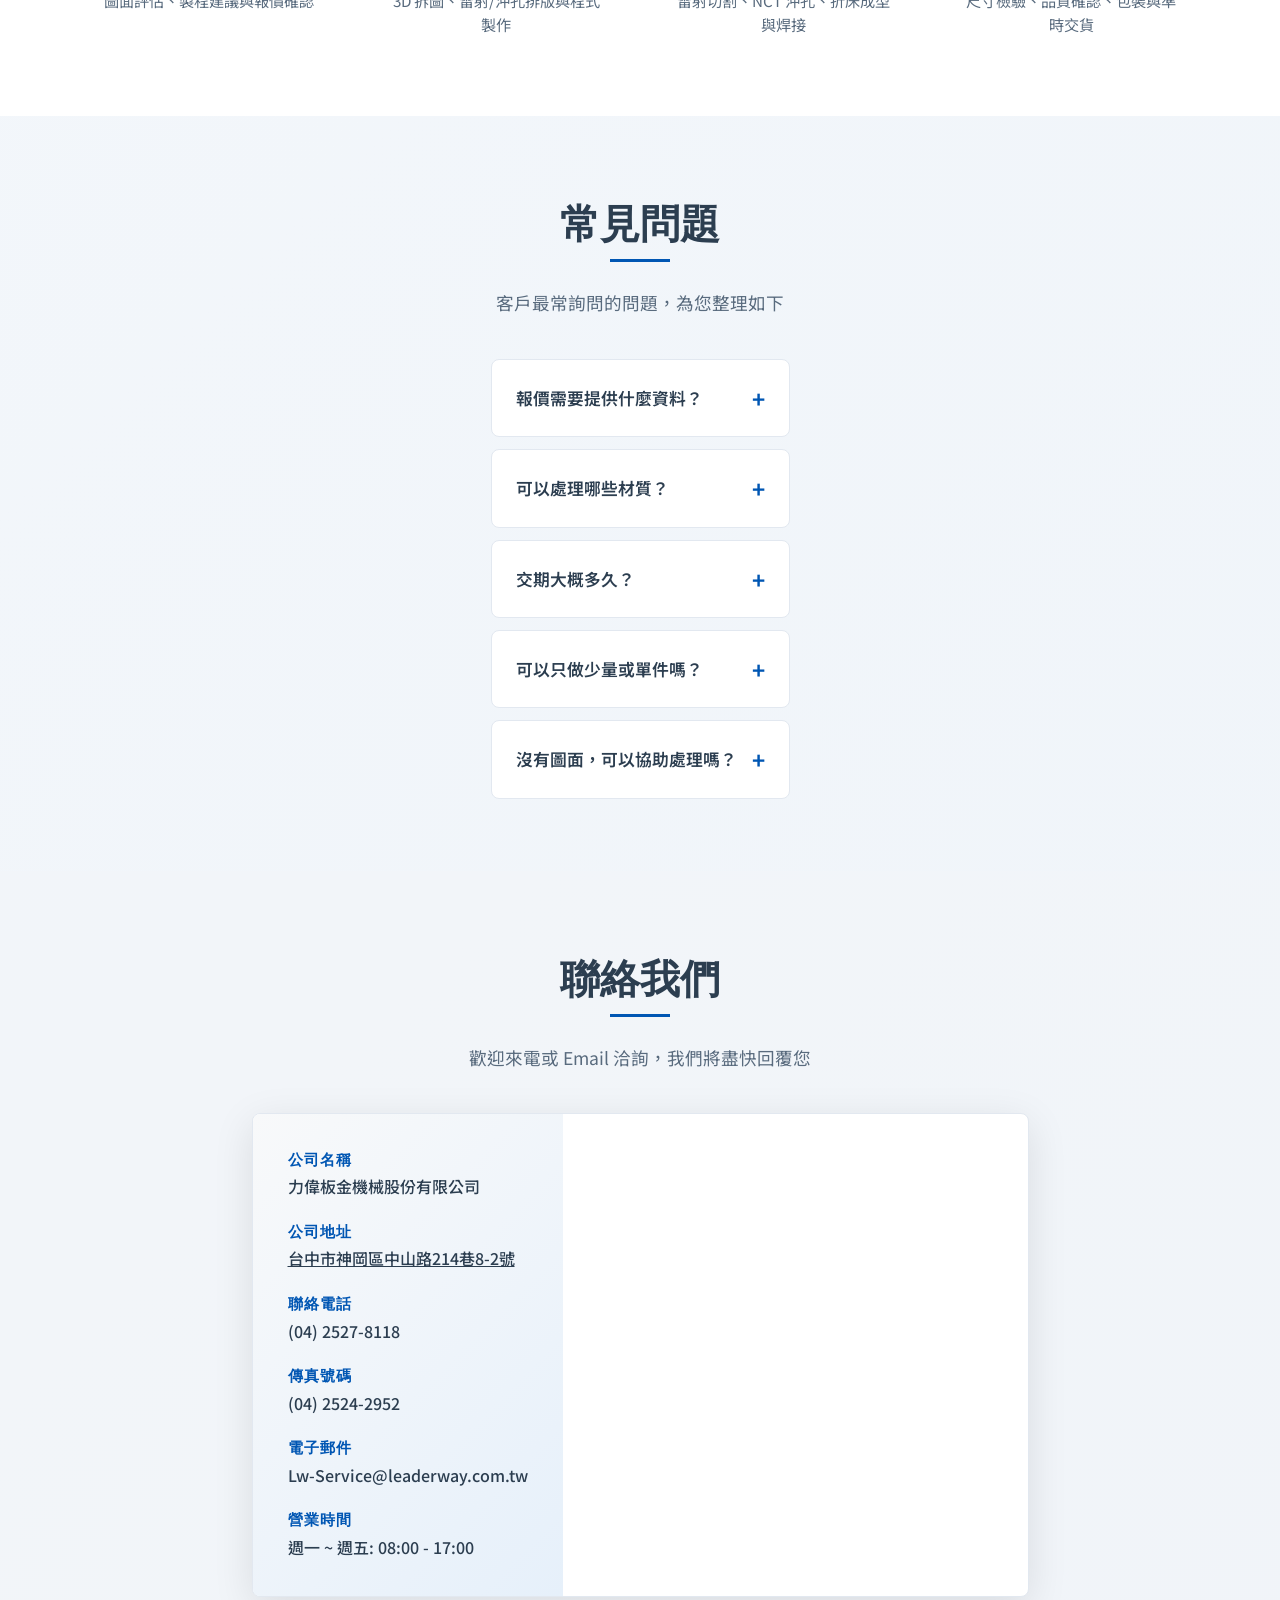
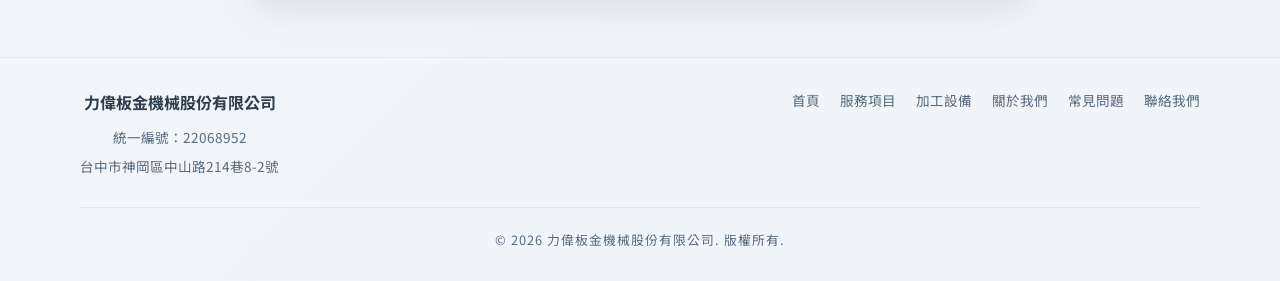
==== commit e0c6f02e: "Fix: ISO 證書圖加版本參數，讓瀏覽器快取立即失效 GitHub Pages 對圖片回 Cache-Control: max-age=14400（4 小時）， 回訪者重新整理仍會拿到快取中的舊圖" ====
--- a/Liwei-release_package/index.html
+++ b/Liwei-release_package/index.html
@@ -417,9 +417,9 @@
 
                     <div class="quality-image">
                         <div class="certificate-container">
-                            <img src="assets/certificates/iso_cert_tw.png" alt="ISO 9001:2015 證書 (中文版)"
+                            <img src="assets/certificates/iso_cert_tw.png?v=20260827" alt="ISO 9001:2015 證書 (中文版)"
                                 class="clean-cert-img" loading="lazy">
-                            <img src="assets/certificates/iso_cert_en.png" alt="ISO 9001:2015 Certificate (English)"
+                            <img src="assets/certificates/iso_cert_en.png?v=20260827" alt="ISO 9001:2015 Certificate (English)"
                                 class="clean-cert-img" loading="lazy">
                         </div>
                     </div>
@@ -545,7 +545,7 @@
                     <iframe width="100%" height="100%" style="border:0; min-height: 400px;" loading="lazy"
                         allowfullscreen="allowfullscreen" aria-label="公司地址在 Google 地圖上的位置" title="力偉板金機械股份有限公司位置地圖"
                         referrerpolicy="no-referrer-when-downgrade"
-                        src="https://maps.google.com/maps?q=24.2495745,120.6929943&t=&z=17&ie=UTF8&iwloc=&output=embed"></iframe>
+                        src="https://www.google.com/maps/embed?pb=!1m18!1m12!1m3!1d3639.5!2d120.693059!3d24.2494732!2m3!1f0!2f0!3f0!3m2!1i1024!2i768!4f13.1!3m3!1m2!1s0x346910b44313005f%3A0x4455476e9c6a368c!2z5Yqb5YG15p2_6YeR5qmf5qKw5qCq5byP5pyD56S-!5e0!3m2!1szh-TW!2stw!4v1709900000000"></iframe>
                 </div>
             </div>
         </div>
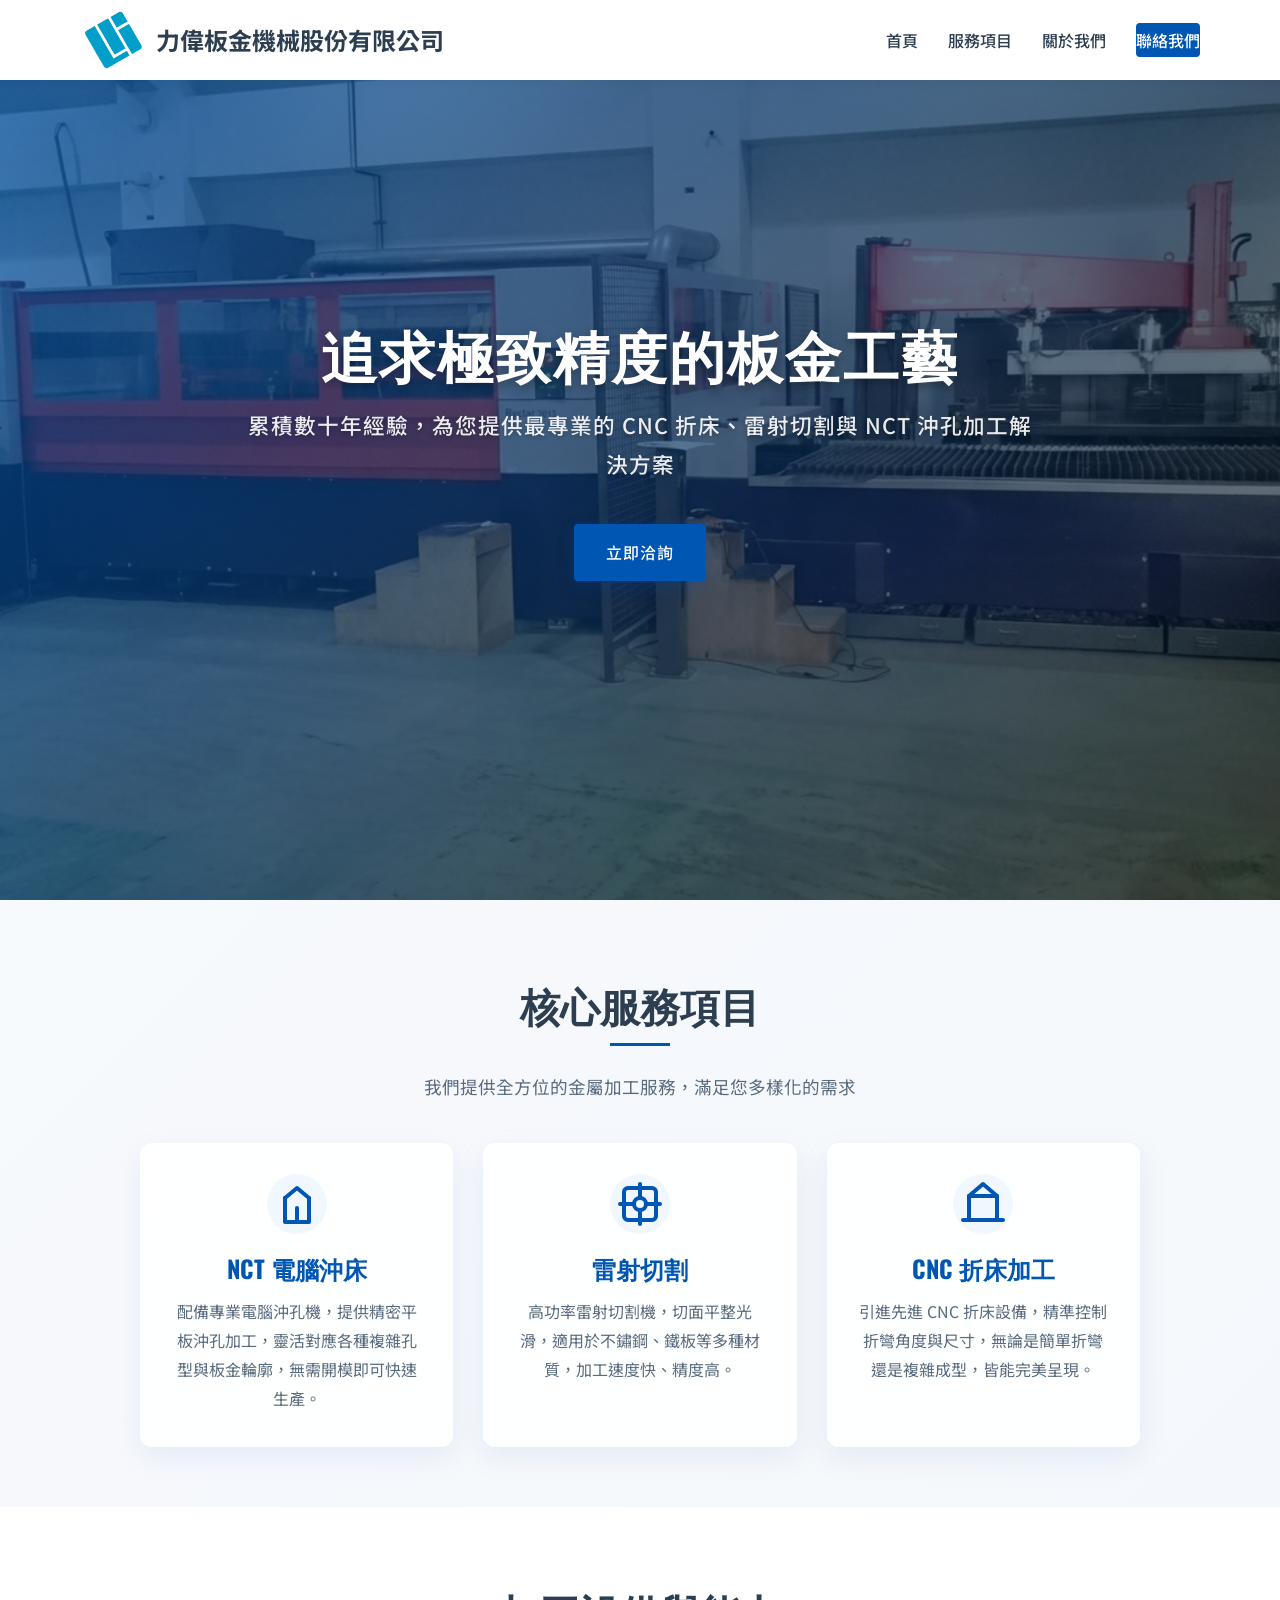
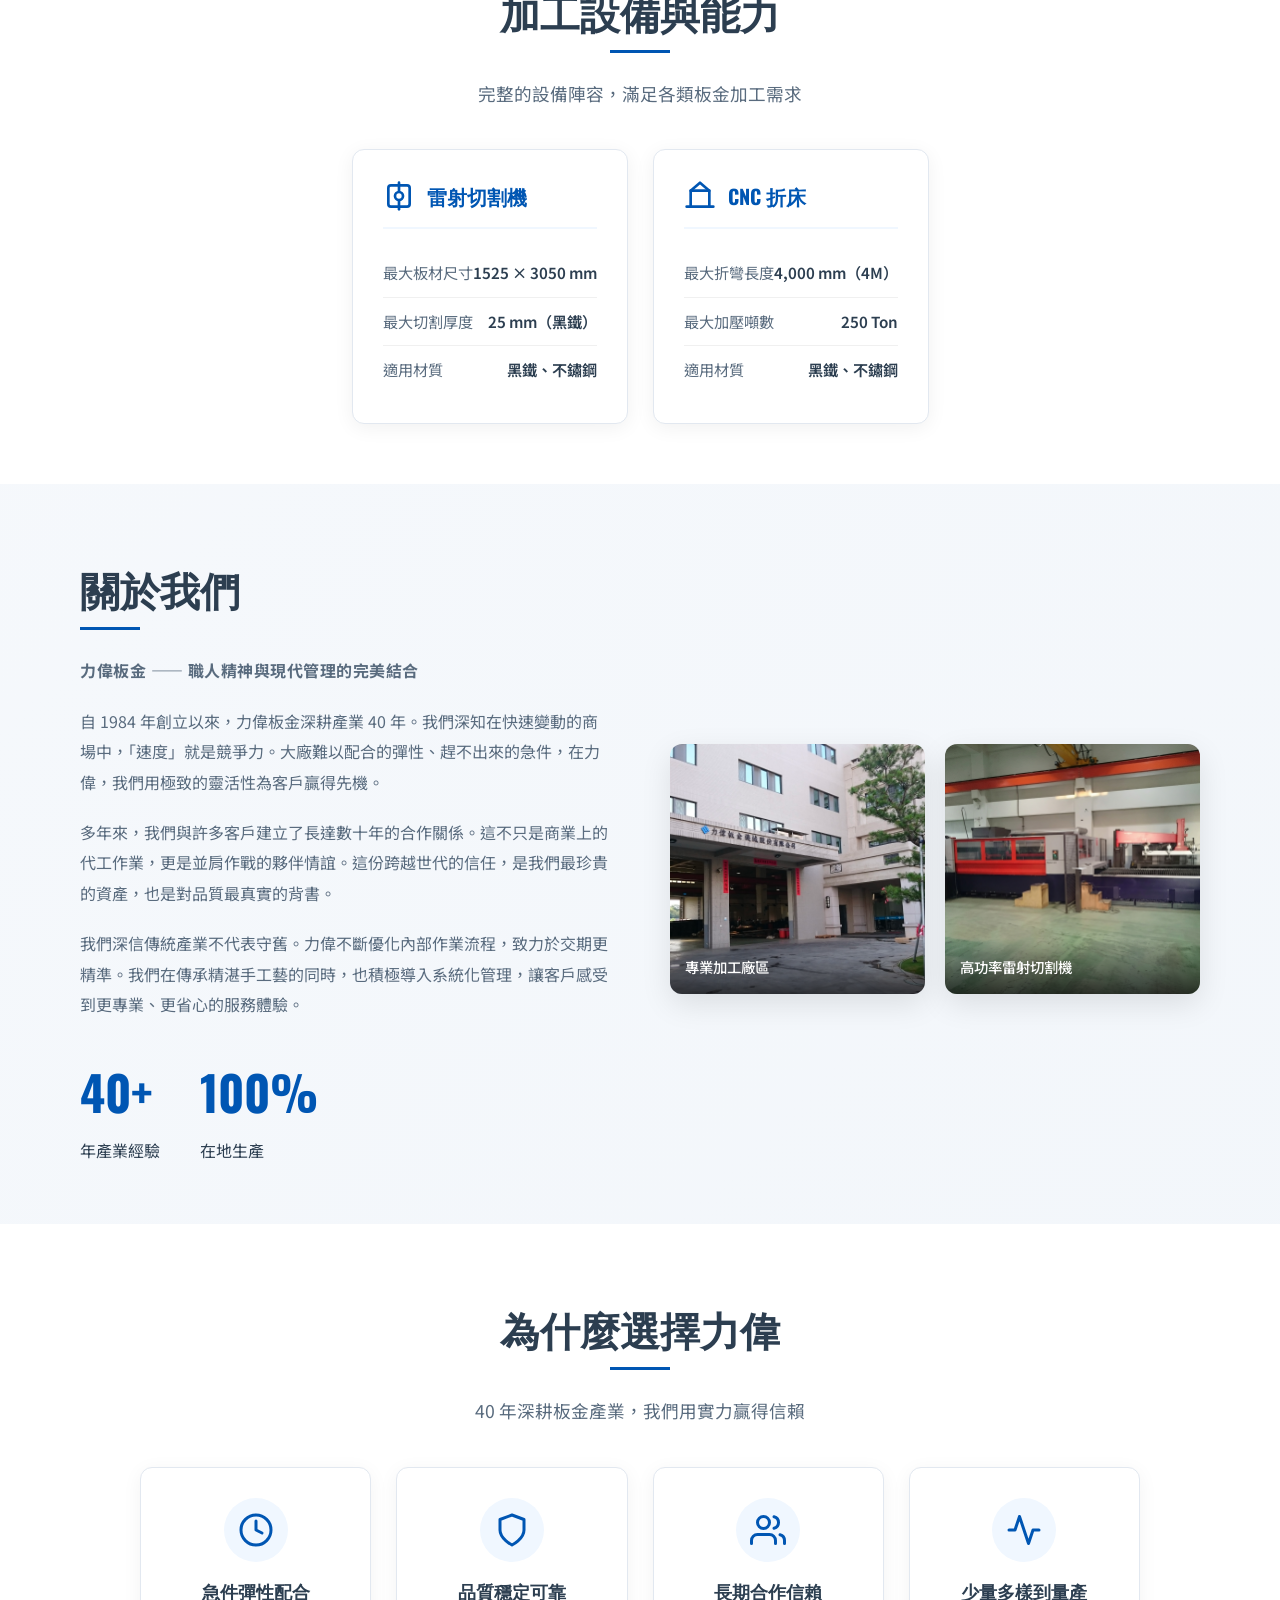
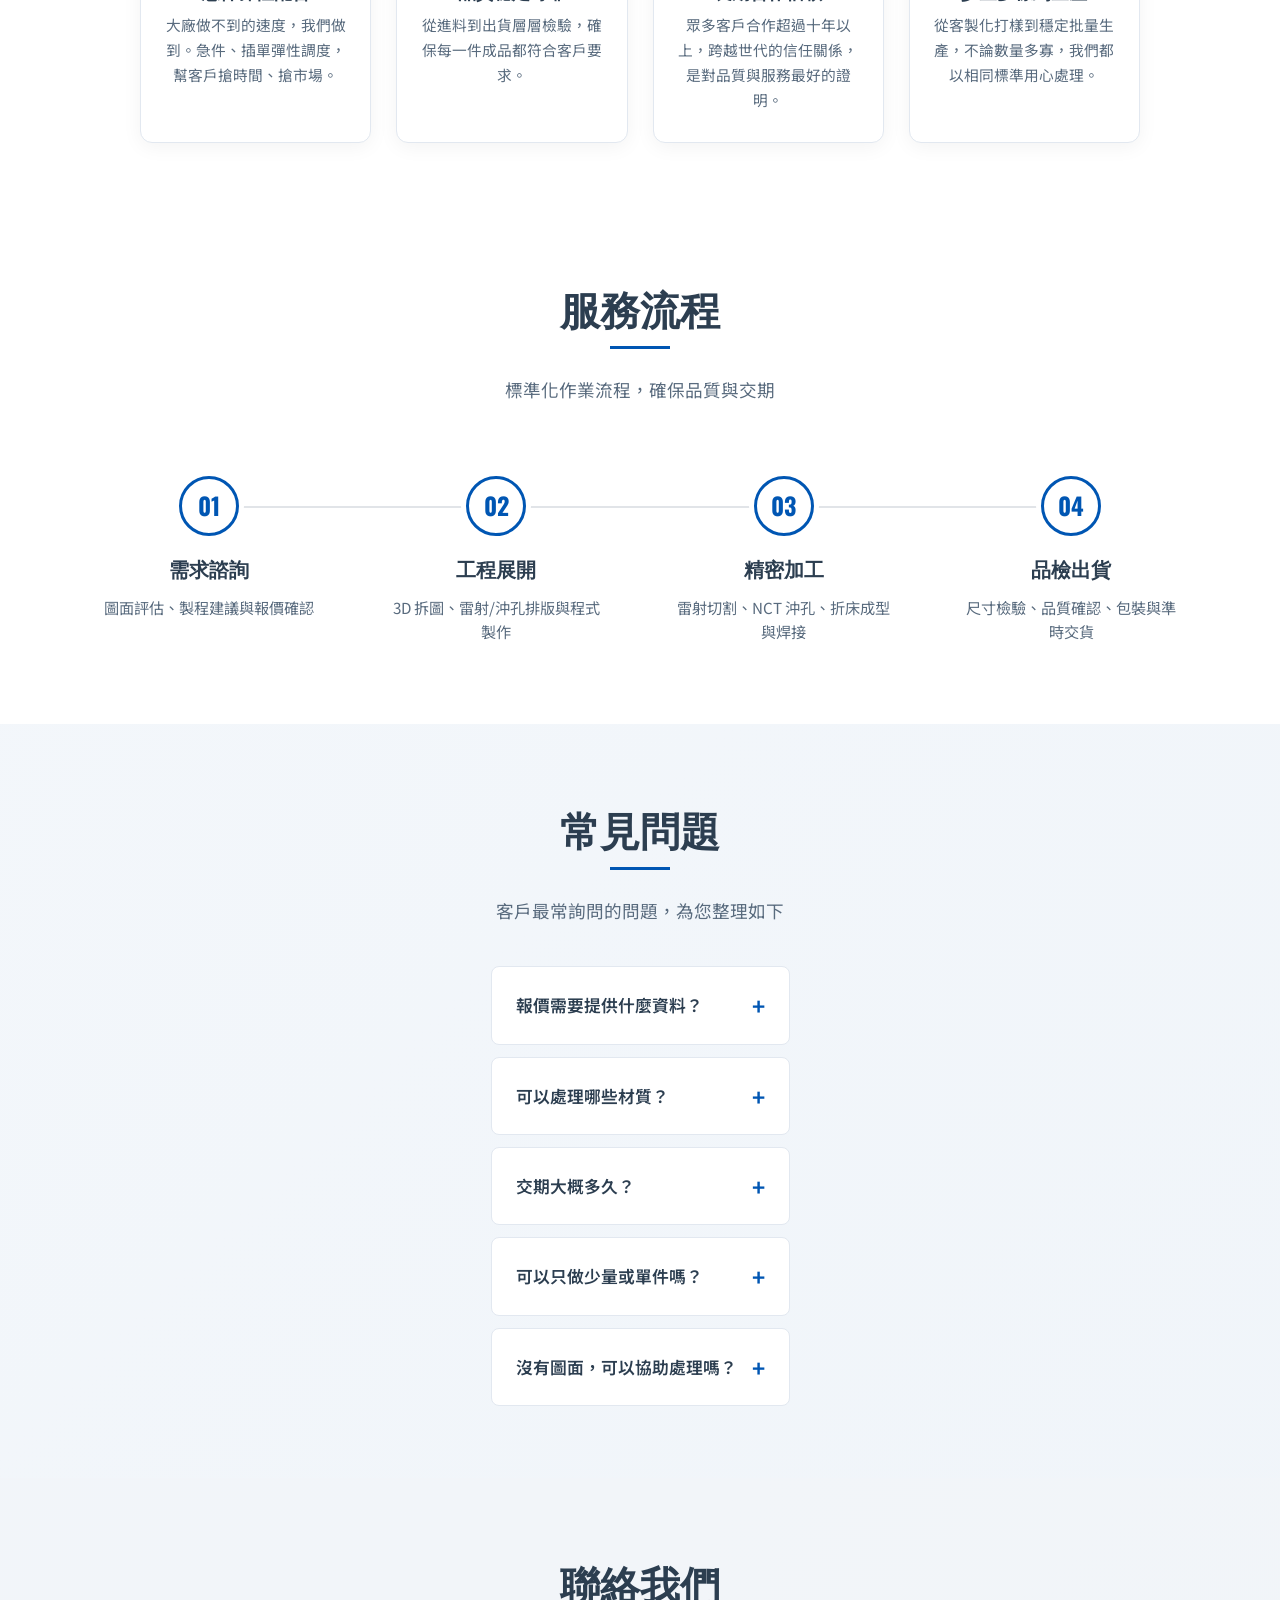
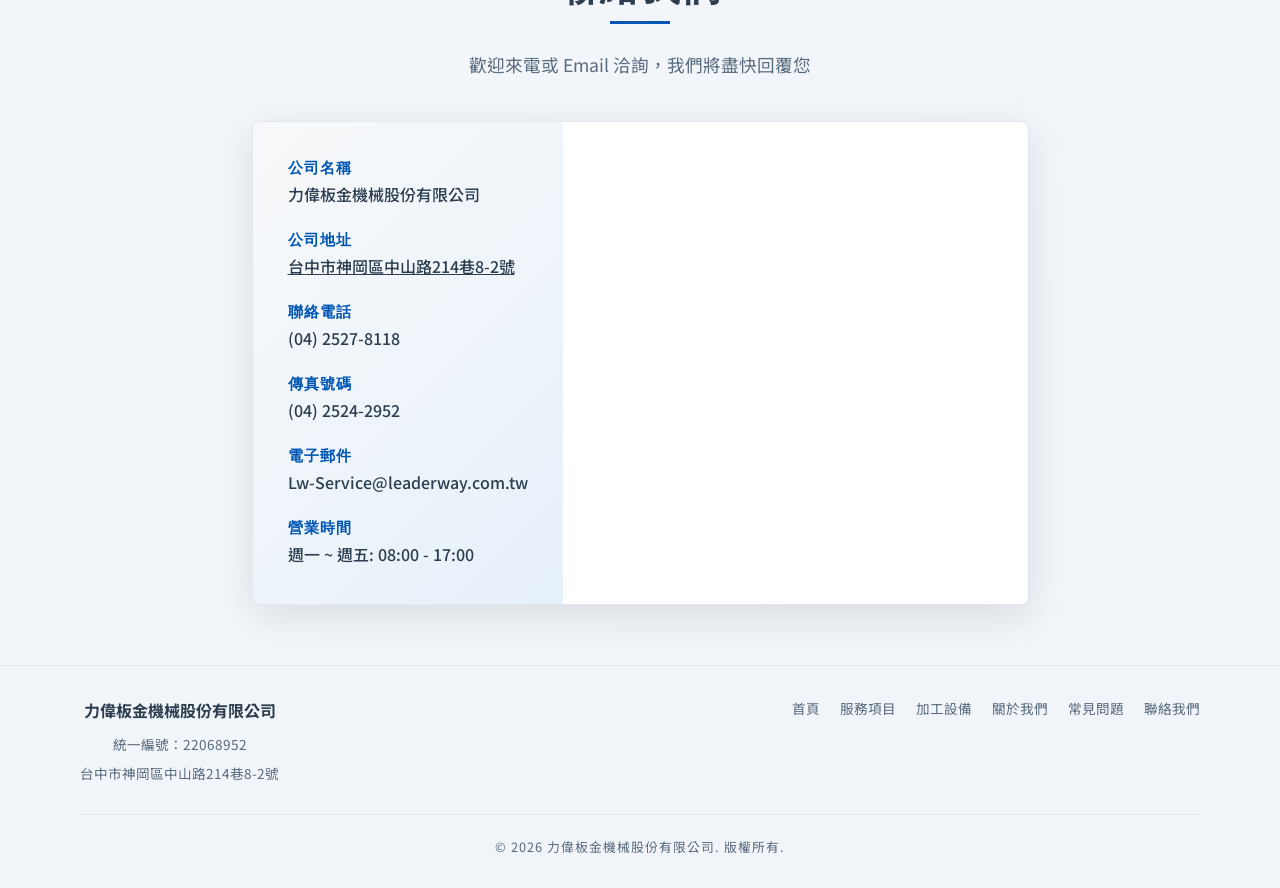
==== commit 1fe06361: "Remove: 移除國際品質認證區塊（ISO 9001 證書已到期並撤銷） ARES 官方證書查詢（證號 ARES/TW/2007009Q）確認：   發證日期 2023-08-04 / 有效期限 2" ====
--- a/Liwei-release_package/index.html
+++ b/Liwei-release_package/index.html
@@ -359,7 +359,7 @@
                         </svg>
                     </div>
                     <h3>品質穩定可靠</h3>
-                    <p>ISO 9001 認證把關，從進料到出貨層層檢驗，確保每一件成品都符合客戶要求。</p>
+                    <p>從進料到出貨層層檢驗，確保每一件成品都符合客戶要求。</p>
                 </div>
 
                 <div class="why-us-card">
@@ -385,44 +385,6 @@
                     </div>
                     <h3>少量多樣到量產</h3>
                     <p>從客製化打樣到穩定批量生產，不論數量多寡，我們都以相同標準用心處理。</p>
-                </div>
-            </div>
-        </div>
-    </section>
-
-    <!-- Quality & Certification Section -->
-    <section id="quality" class="section bg-light">
-        <div class="container">
-            <div class="quality-layout">
-                <div class="quality-content">
-                    <h2 class="section-title text-left">國際品質認證</h2>
-                    <p class="section-subtitle text-left">嚴謹的標準化流程，確保產品具備穩定的高品質表現。</p>
-
-                    <div class="certification-points">
-                        <div class="cert-point">
-                            <div class="cert-icon">ISO</div>
-                            <div class="cert-text">
-                                <h4>9001:2015 國際品質認證</h4>
-                                <p>嚴格遵循國際品質管理系統，確保加工精度與穩定品質。</p>
-                            </div>
-                        </div>
-                        <div class="cert-point">
-                            <div class="cert-icon">✓</div>
-                            <div class="cert-text">
-                                <h4>製程標準化管理</h4>
-                                <p>透明報價與精準交期，讓客戶安心託付每一份訂單。</p>
-                            </div>
-                        </div>
-                    </div>
-
-                    <div class="quality-image">
-                        <div class="certificate-container">
-                            <img src="assets/certificates/iso_cert_tw.png?v=20260827" alt="ISO 9001:2015 證書 (中文版)"
-                                class="clean-cert-img" loading="lazy">
-                            <img src="assets/certificates/iso_cert_en.png?v=20260827" alt="ISO 9001:2015 Certificate (English)"
-                                class="clean-cert-img" loading="lazy">
-                        </div>
-                    </div>
                 </div>
             </div>
         </div>
